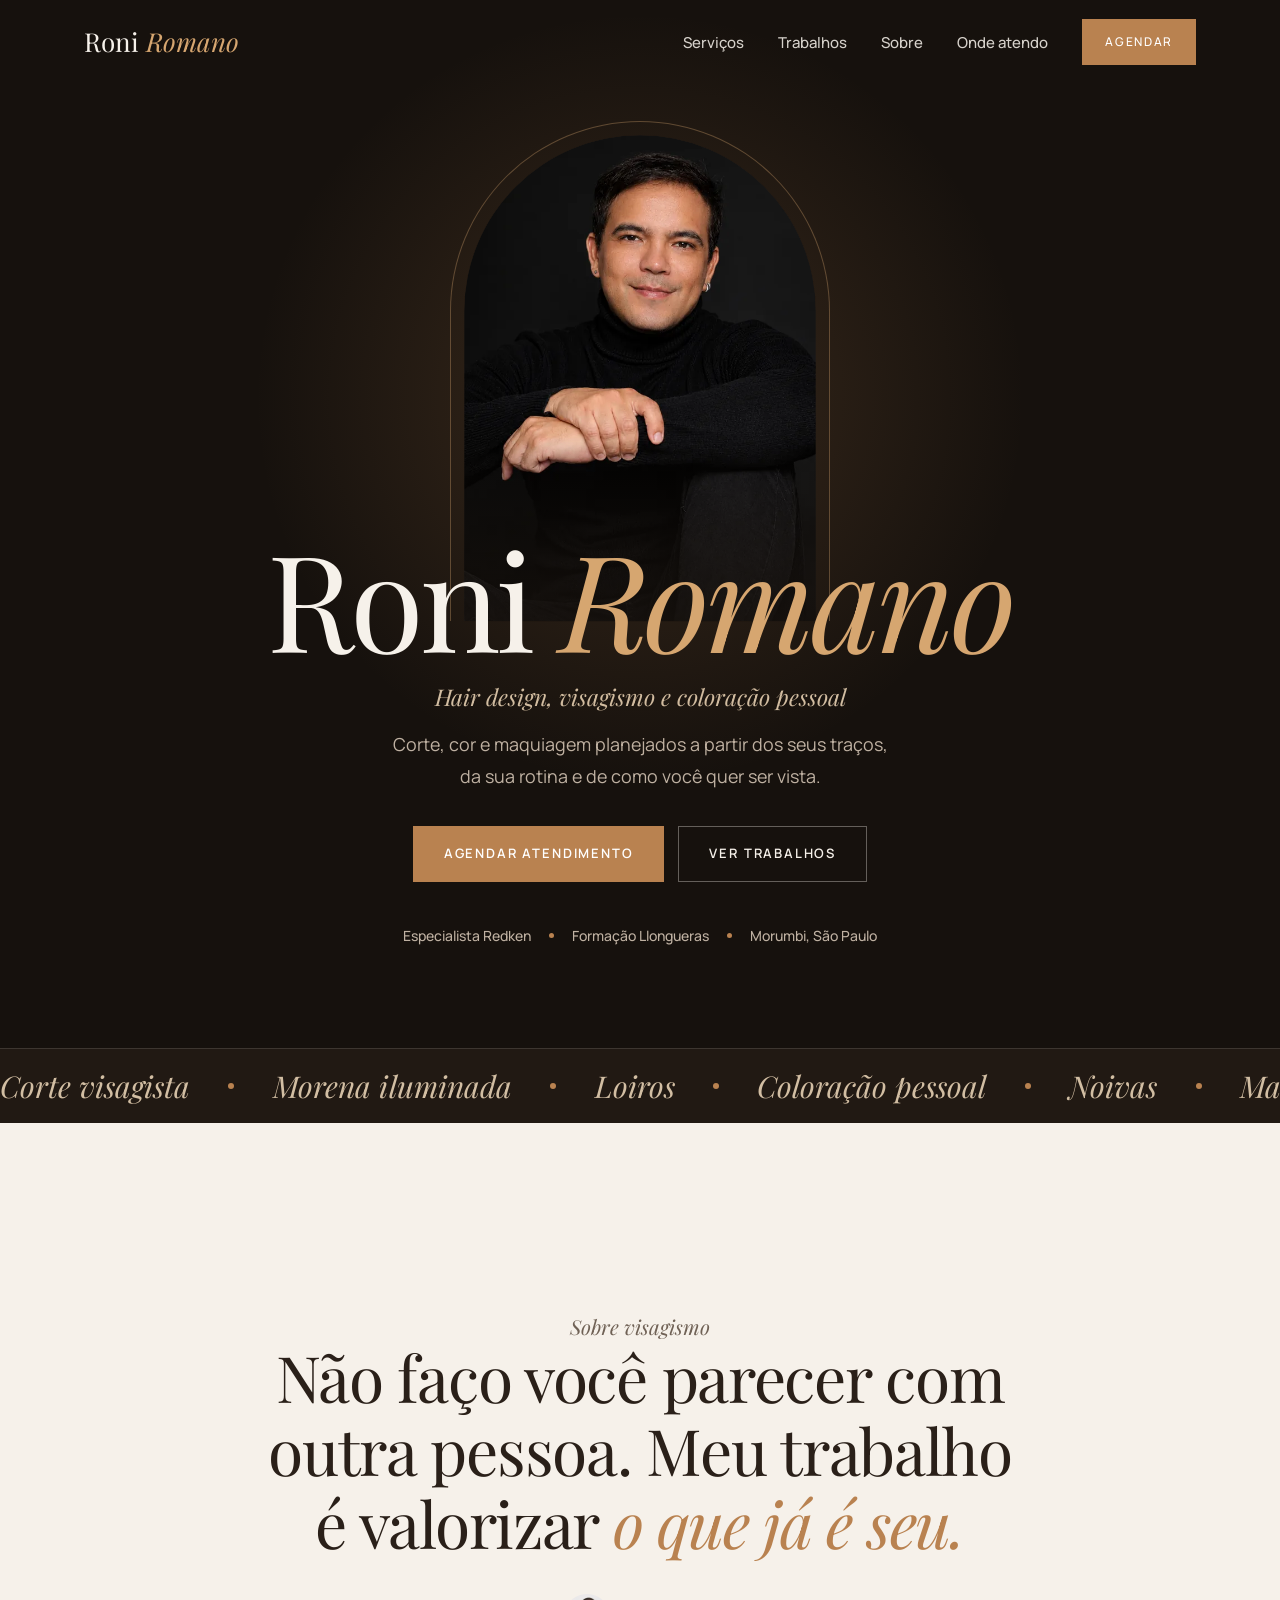
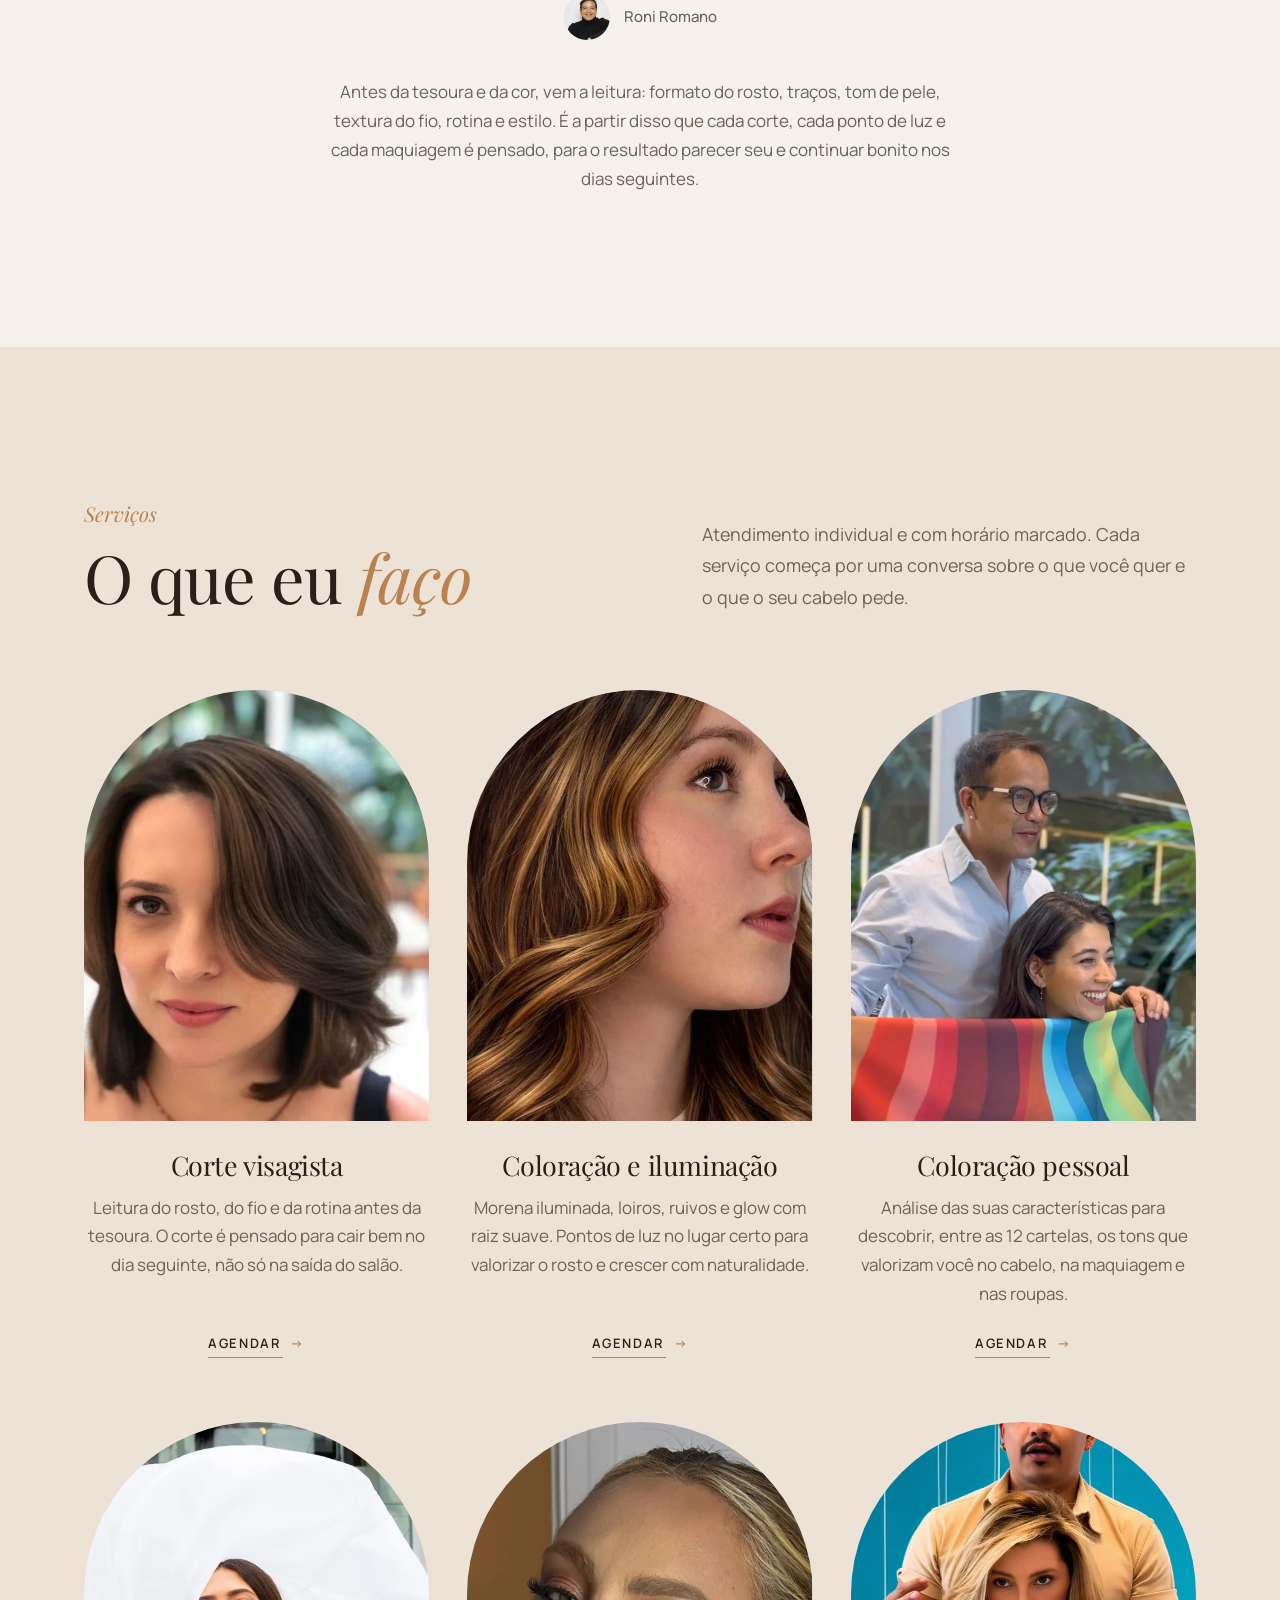
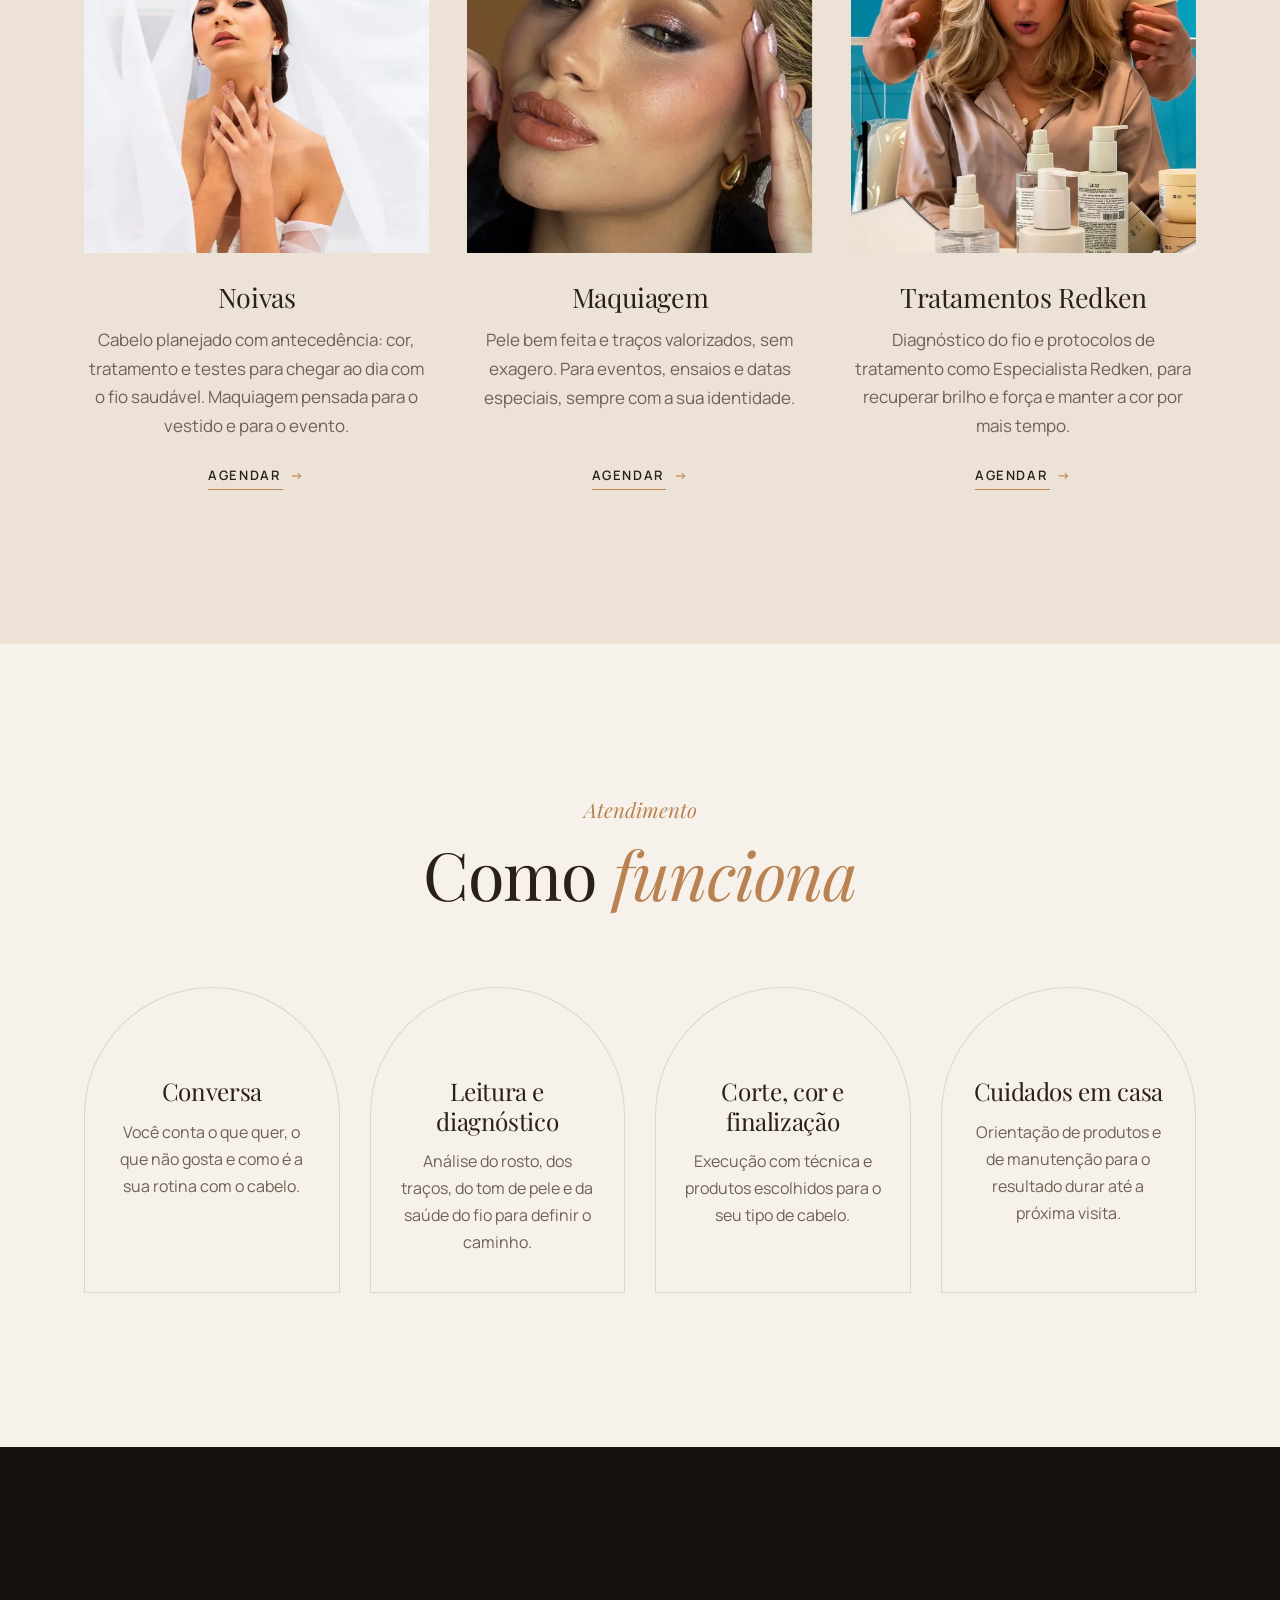
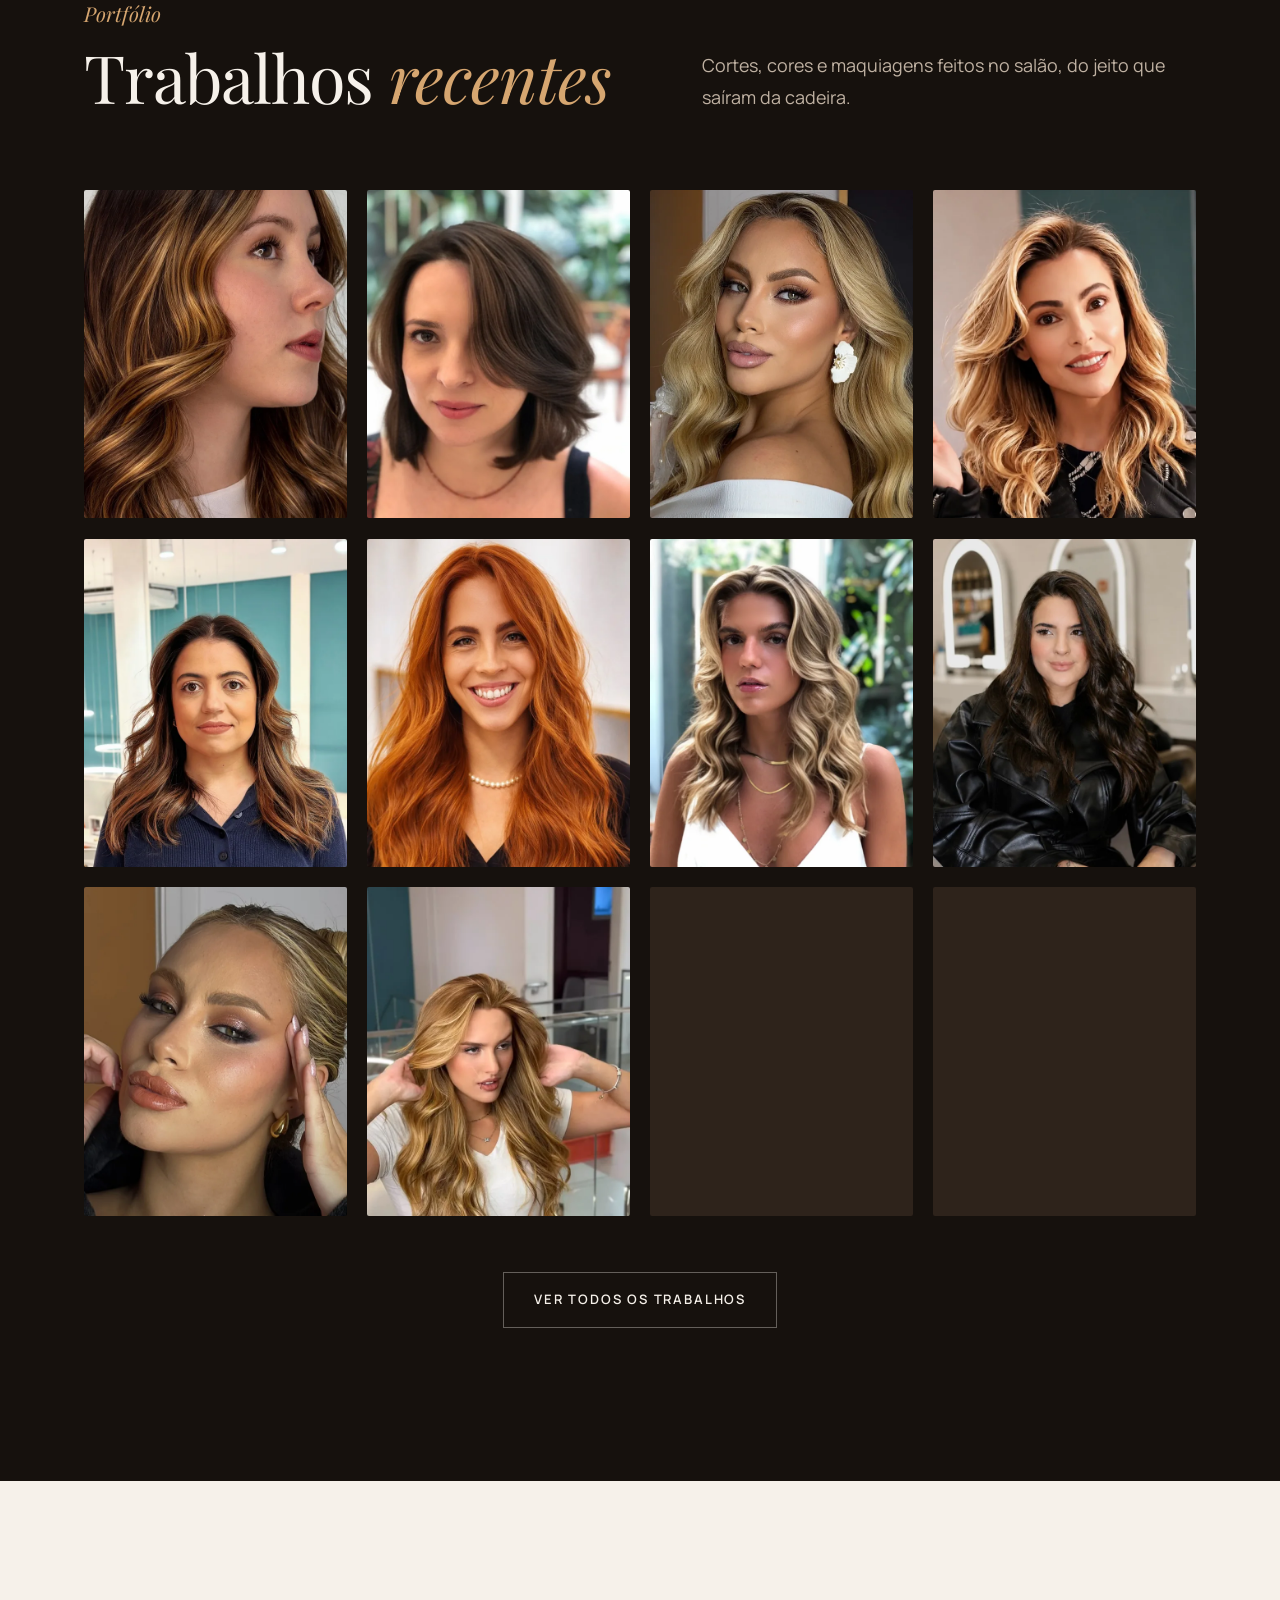
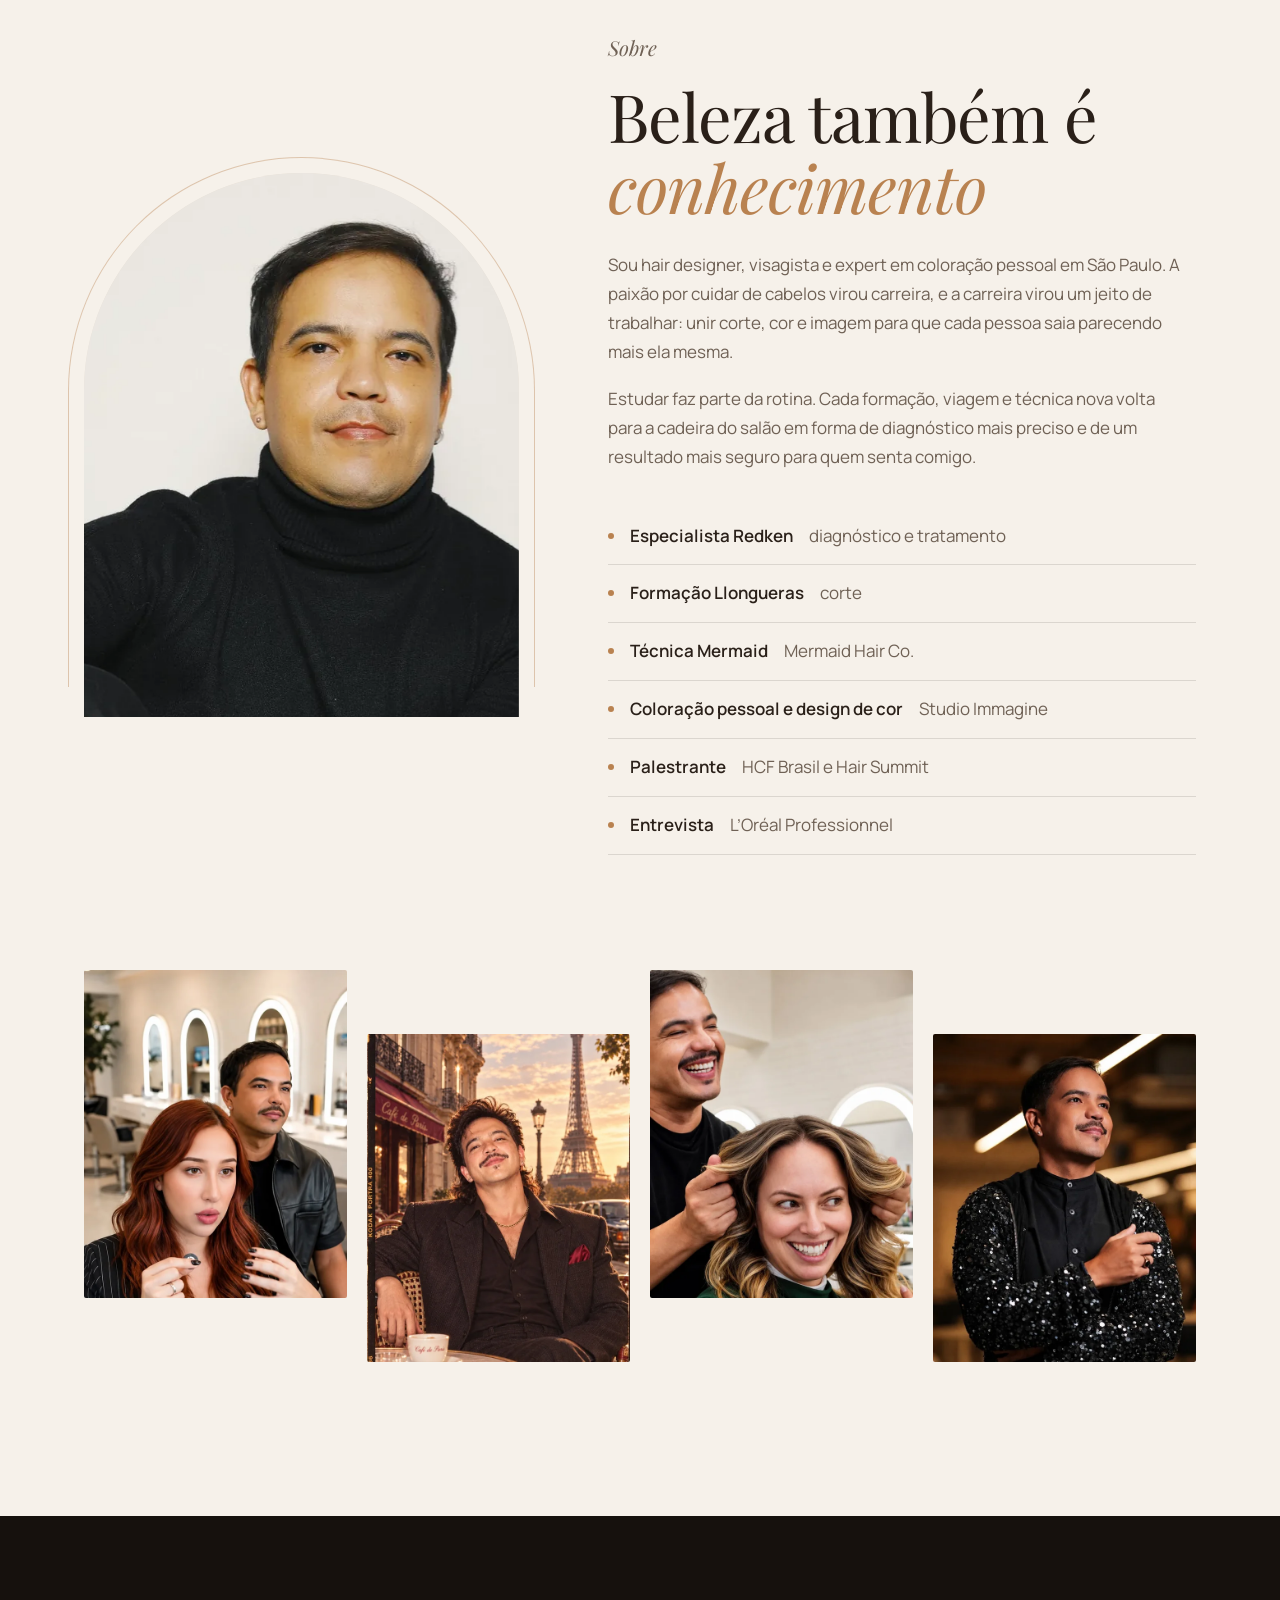
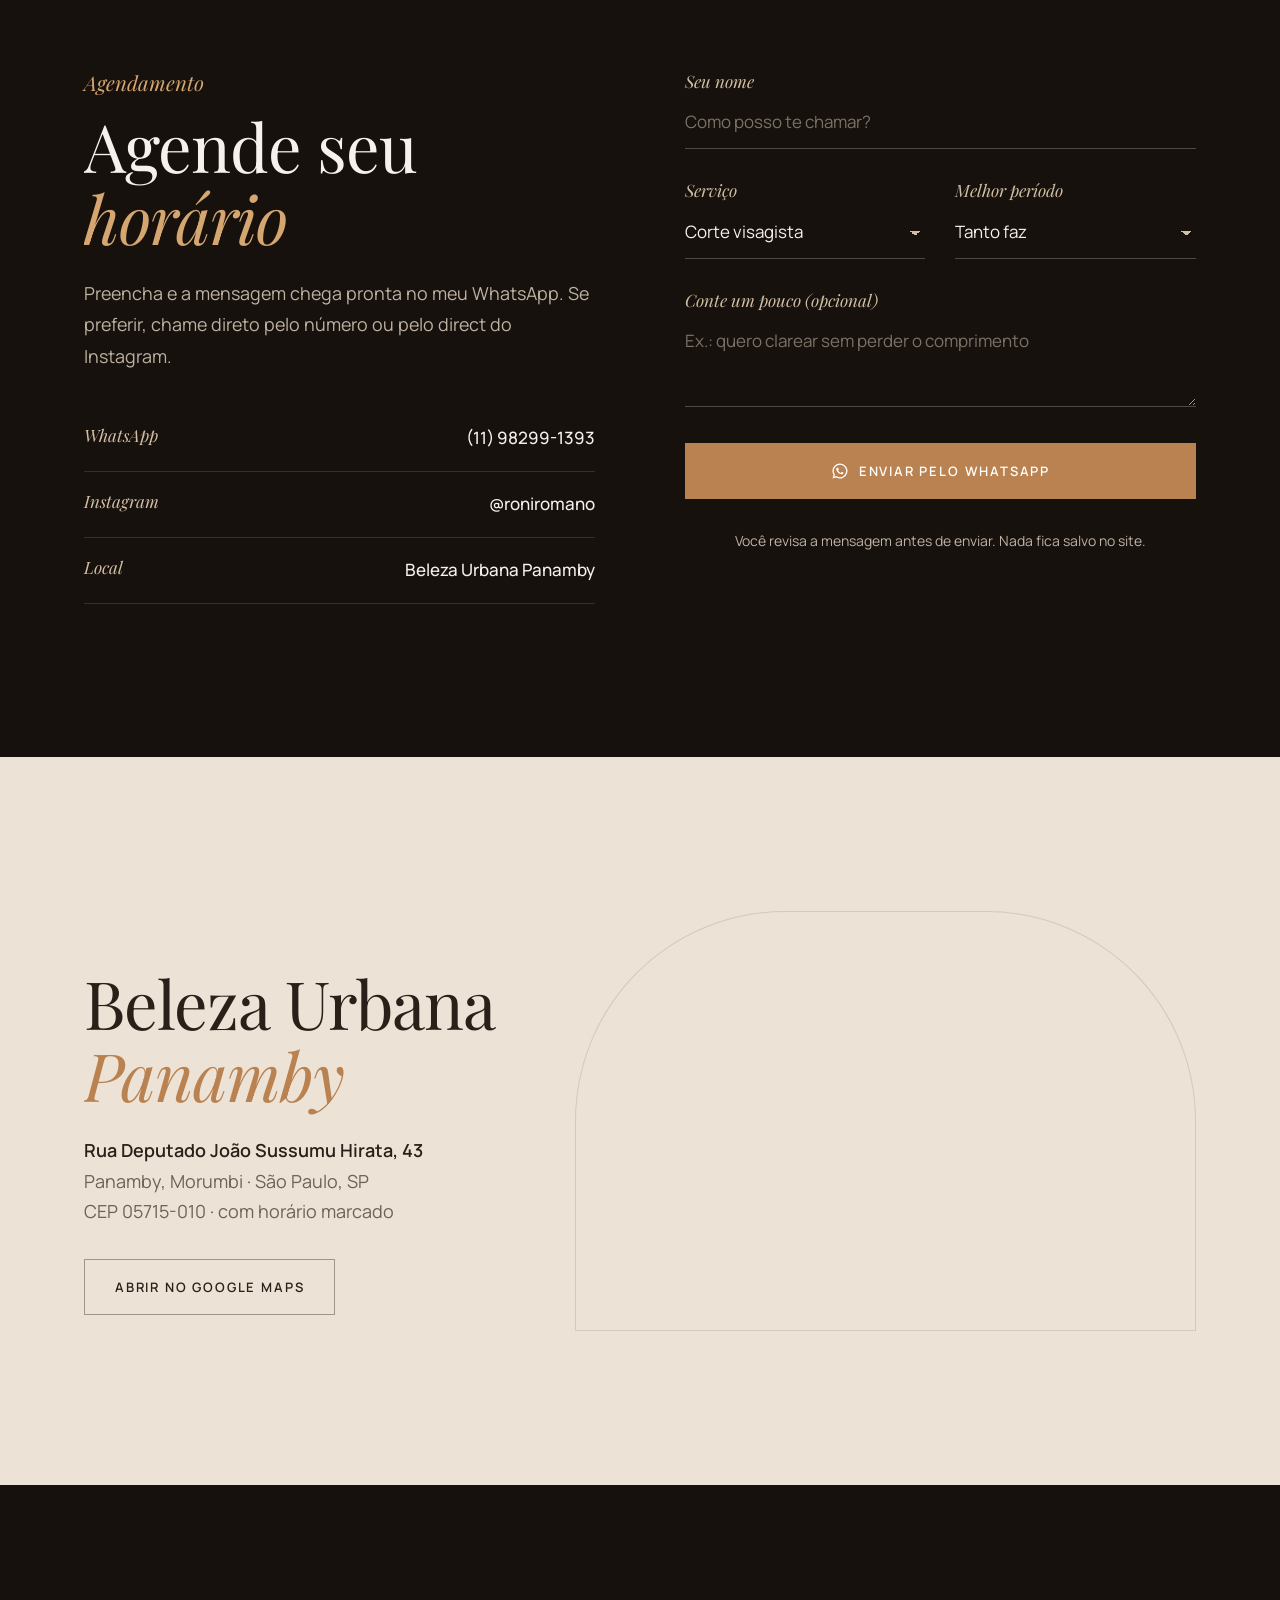
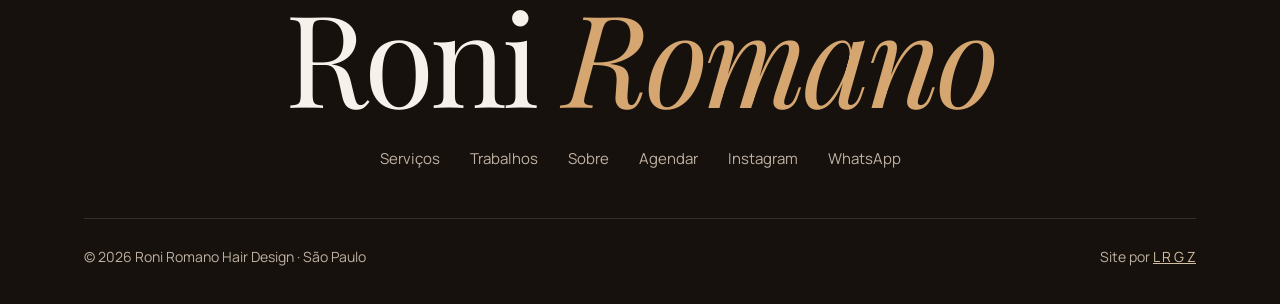
==== index.html @ 7064b9cf "v2: visual mais premium (arcos, Playfair + Manrope, movimento) e foto HD no hero - troca Bodoni Moda" ====
<!doctype html>
<html lang="pt-BR">
<head>
<meta charset="utf-8">
<meta name="viewport" content="width=device-width,initial-scale=1,viewport-fit=cover">
<title>Roni Romano · Hair Design e Visagismo | Morumbi, São Paulo</title>
<meta name="description" content="Corte visagista, coloração, coloração pessoal, noivas e maquiagem com Roni Romano, Especialista Redken. Atendimento no Beleza Urbana Panamby, Morumbi, São Paulo.">
<meta name="robots" content="noindex">
<meta name="theme-color" content="#16110d">
<link rel="icon" href="favicon.svg" type="image/svg+xml">
<link rel="icon" href="favicon-32.png" sizes="32x32">
<link rel="apple-touch-icon" href="apple-touch-icon.png">
<meta property="og:type" content="website">
<meta property="og:locale" content="pt_BR">
<meta property="og:site_name" content="Roni Romano">
<meta property="og:title" content="Roni Romano · Hair Design e Visagismo">
<meta property="og:description" content="Corte, cor e imagem planejados a partir dos seus traços. Morumbi, São Paulo.">
<meta property="og:url" content="https://azeugral.github.io/roni-romano/">
<meta property="og:image" content="https://azeugral.github.io/roni-romano/og.jpg?v=2">
<meta property="og:image:width" content="1200">
<meta property="og:image:height" content="630">
<meta name="twitter:card" content="summary_large_image">
<link rel="preconnect" href="https://fonts.googleapis.com">
<link rel="preconnect" href="https://fonts.gstatic.com" crossorigin>
<link href="https://fonts.googleapis.com/css2?family=Manrope:wght@400;500;600&family=Playfair+Display:ital,wght@0,400;0,500;1,400&display=swap" rel="stylesheet">
<link rel="preload" as="image" href="assets/img/roni-arco-1080.webp" imagesrcset="assets/img/roni-arco-640.webp 640w, assets/img/roni-arco-1080.webp 942w" imagesizes="(max-width:640px) 74vw, 430px">
<link rel="stylesheet" href="assets/style.css?v=2">
<script>document.documentElement.classList.add("js")</script>
<script type="application/ld+json">
{"@context":"https://schema.org","@type":"HairSalon","name":"Roni Romano Hair Design","description":"Hair design, visagismo, coloração, coloração pessoal, noivas e maquiagem.","telephone":"+55 11 98299-1393","address":{"@type":"PostalAddress","streetAddress":"Rua Deputado João Sussumu Hirata, 43","addressLocality":"São Paulo","addressRegion":"SP","postalCode":"05715-010","addressCountry":"BR"},"sameAs":["https://www.instagram.com/roniromano/"]}
</script>
</head>
<body>
<a class="pular" href="#conteudo">Pular para o conteúdo</a>
<!--TOPO-->
<header class="topo">
  <div class="caixa">
    <a class="marca" href="./#inicio" aria-label="Roni Romano, início">Roni <i>Romano</i></a>
    <button class="abre-menu" type="button" aria-label="Abrir menu" aria-expanded="false" aria-controls="menu"><span></span><span></span></button>
    <nav class="menu" id="menu" aria-label="Principal">
      <a href="./#servicos">Serviços</a>
      <a href="trabalhos.html">Trabalhos</a>
      <a href="./#sobre">Sobre</a>
      <a href="./#onde">Onde atendo</a>
      <a class="btn" href="./#agendar">Agendar</a>
    </nav>
  </div>
</header>
<!--/TOPO-->

<main id="conteudo">
<section class="hero escuro" id="inicio">
  <div class="caixa">
    <div class="hero__retrato">
      <span class="hero__moldura" aria-hidden="true"></span>
      <figure class="hero__arco">
        <img src="assets/img/roni-arco-1080.webp" srcset="assets/img/roni-arco-640.webp 640w, assets/img/roni-arco-1080.webp 942w" sizes="(max-width:640px) 74vw, 430px" width="942" height="1303" alt="Roni Romano de blusa preta, sorrindo, em estúdio escuro" fetchpriority="high">
      </figure>
    </div>
    <h1><span class="entra" style="--d:0">Roni <em>Romano</em></span></h1>
    <p class="hero__sub entra" style="--d:1">Hair design, visagismo e coloração pessoal</p>
    <p class="lead entra" style="--d:2">Corte, cor e maquiagem planejados a partir dos seus traços, da sua rotina e de como você quer ser vista.</p>
    <div class="hero__acoes entra" style="--d:3">
      <a class="btn" href="#agendar">Agendar atendimento</a>
      <a class="btn btn--linha" href="#trabalhos">Ver trabalhos</a>
    </div>
    <ul class="hero__selos entra" style="--d:4">
      <li>Especialista Redken</li>
      <li>Formação Llongueras</li>
      <li>Morumbi, São Paulo</li>
    </ul>
  </div>
</section>

<div class="faixa" aria-hidden="true">
  <div class="faixa__trilho">
    <ul><li>Corte visagista</li><li>Morena iluminada</li><li>Loiros</li><li>Coloração pessoal</li><li>Noivas</li><li>Maquiagem</li><li>Tratamentos Redken</li></ul>
    <ul><li>Corte visagista</li><li>Morena iluminada</li><li>Loiros</li><li>Coloração pessoal</li><li>Noivas</li><li>Maquiagem</li><li>Tratamentos Redken</li></ul>
  </div>
</div>

<section class="secao manifesto">
  <div class="caixa">
    <p class="chapeu revela">Sobre visagismo</p>
    <blockquote class="revela" style="--d:1">Não faço você parecer com outra pessoa. Meu trabalho é valorizar <em>o que já é seu.</em></blockquote>
    <cite class="revela" style="--d:2"><img src="assets/img/roni-avatar-640.webp" width="92" height="92" alt="" loading="lazy">Roni Romano</cite>
    <p class="revela" style="--d:3">Antes da tesoura e da cor, vem a leitura: formato do rosto, traços, tom de pele, textura do fio, rotina e estilo. É a partir disso que cada corte, cada ponto de luz e cada maquiagem é pensado, para o resultado parecer seu e continuar bonito nos dias seguintes.</p>
  </div>
</section>

<section class="secao linho" id="servicos">
  <div class="caixa">
    <div class="cabeca">
      <div>
        <p class="chapeu revela">Serviços</p>
        <h2 class="revela" style="--d:1"><span class="mascara"><span>O que eu <em>faço</em></span></span></h2>
      </div>
      <p class="lead revela" style="--d:2">Atendimento individual e com horário marcado. Cada serviço começa por uma conversa sobre o que você quer e o que o seu cabelo pede.</p>
    </div>
    <div class="servicos">
      <article class="servico revela">
        <figure><img data-paralaxe src="assets/img/serv-corte-640.webp" srcset="assets/img/serv-corte-640.webp 640w, assets/img/serv-corte-1080.webp 1080w" sizes="(max-width:640px) 90vw, (max-width:900px) 46vw, 380px" width="640" height="800" alt="Corte na altura dos ombros com movimento" loading="lazy"></figure>
        <h3>Corte visagista</h3>
        <p>Leitura do rosto, do fio e da rotina antes da tesoura. O corte é pensado para cair bem no dia seguinte, não só na saída do salão.</p>
        <a class="link-seta" href="#agendar" data-servico="Corte visagista">Agendar <span aria-hidden="true">→</span></a>
      </article>
      <article class="servico revela" style="--d:1">
        <figure><img data-paralaxe src="assets/img/serv-cor-640.webp" srcset="assets/img/serv-cor-640.webp 640w, assets/img/serv-cor-1080.webp 1080w" sizes="(max-width:640px) 90vw, (max-width:900px) 46vw, 380px" width="640" height="800" alt="Morena iluminada com mechas caramelo" loading="lazy"></figure>
        <h3>Coloração e iluminação</h3>
        <p>Morena iluminada, loiros, ruivos e glow com raiz suave. Pontos de luz no lugar certo para valorizar o rosto e crescer com naturalidade.</p>
        <a class="link-seta" href="#agendar" data-servico="Coloração e iluminação">Agendar <span aria-hidden="true">→</span></a>
      </article>
      <article class="servico revela" style="--d:2">
        <figure><img data-paralaxe src="assets/img/serv-pessoal-640.webp" srcset="assets/img/serv-pessoal-640.webp 640w, assets/img/serv-pessoal-1080.webp 1080w" sizes="(max-width:640px) 90vw, (max-width:900px) 46vw, 380px" width="640" height="800" alt="Roni fazendo análise de coloração pessoal com tecidos coloridos" loading="lazy"></figure>
        <h3>Coloração pessoal</h3>
        <p>Análise das suas características para descobrir, entre as 12 cartelas, os tons que valorizam você no cabelo, na maquiagem e nas roupas.</p>
        <a class="link-seta" href="#agendar" data-servico="Coloração pessoal">Agendar <span aria-hidden="true">→</span></a>
      </article>
      <article class="servico revela">
        <figure><img data-paralaxe src="assets/img/serv-noivas-640.webp" srcset="assets/img/serv-noivas-640.webp 640w, assets/img/serv-noivas-1080.webp 1080w" sizes="(max-width:640px) 90vw, (max-width:900px) 46vw, 380px" width="640" height="800" alt="Noiva com véu em editorial" loading="lazy"></figure>
        <h3>Noivas</h3>
        <p>Cabelo planejado com antecedência: cor, tratamento e testes para chegar ao dia com o fio saudável. Maquiagem pensada para o vestido e para o evento.</p>
        <a class="link-seta" href="#agendar" data-servico="Noivas">Agendar <span aria-hidden="true">→</span></a>
      </article>
      <article class="servico revela" style="--d:1">
        <figure><img data-paralaxe src="assets/img/serv-make-640.webp" srcset="assets/img/serv-make-640.webp 640w, assets/img/serv-make-1080.webp 1080w" sizes="(max-width:640px) 90vw, (max-width:900px) 46vw, 380px" width="640" height="800" alt="Maquiagem com pele iluminada e olho esfumado" loading="lazy"></figure>
        <h3>Maquiagem</h3>
        <p>Pele bem feita e traços valorizados, sem exagero. Para eventos, ensaios e datas especiais, sempre com a sua identidade.</p>
        <a class="link-seta" href="#agendar" data-servico="Maquiagem">Agendar <span aria-hidden="true">→</span></a>
      </article>
      <article class="servico revela" style="--d:2">
        <figure><img data-paralaxe src="assets/img/serv-trat-640.webp" srcset="assets/img/serv-trat-640.webp 640w, assets/img/serv-trat-1080.webp 1080w" sizes="(max-width:640px) 90vw, (max-width:900px) 46vw, 380px" width="640" height="800" alt="Roni finalizando o cabelo da cliente com produtos Redken na bancada" loading="lazy"></figure>
        <h3>Tratamentos Redken</h3>
        <p>Diagnóstico do fio e protocolos de tratamento como Especialista Redken, para recuperar brilho e força e manter a cor por mais tempo.</p>
        <a class="link-seta" href="#agendar" data-servico="Tratamento">Agendar <span aria-hidden="true">→</span></a>
      </article>
    </div>
  </div>
</section>

<section class="secao">
  <div class="caixa">
    <div class="cabeca centro" style="grid-template-columns:1fr">
      <div>
        <p class="chapeu revela">Atendimento</p>
        <h2 class="revela" style="--d:1"><span class="mascara"><span>Como <em>funciona</em></span></span></h2>
      </div>
    </div>
    <ol class="etapas">
      <li class="revela"><h3>Conversa</h3><p>Você conta o que quer, o que não gosta e como é a sua rotina com o cabelo.</p></li>
      <li class="revela" style="--d:1"><h3>Leitura e diagnóstico</h3><p>Análise do rosto, dos traços, do tom de pele e da saúde do fio para definir o caminho.</p></li>
      <li class="revela" style="--d:2"><h3>Corte, cor e finalização</h3><p>Execução com técnica e produtos escolhidos para o seu tipo de cabelo.</p></li>
      <li class="revela" style="--d:3"><h3>Cuidados em casa</h3><p>Orientação de produtos e de manutenção para o resultado durar até a próxima visita.</p></li>
    </ol>
  </div>
</section>

<section class="secao escuro" id="trabalhos">
  <div class="caixa">
    <div class="cabeca">
      <div>
        <p class="chapeu revela">Portfólio</p>
        <h2 class="revela" style="--d:1"><span class="mascara"><span>Trabalhos <em>recentes</em></span></span></h2>
      </div>
      <p class="lead revela" style="--d:2">Cortes, cores e maquiagens feitos no salão, do jeito que saíram da cadeira.</p>
    </div>
    <div class="grade">
<!--GRADE-HOME-->
      <figure class="obra revela" data-cat="cor" style="--d:0"><button type="button" data-grande="assets/img/p01-1080.webp" data-leg="Coloração" data-tipo="Coloração" data-alt="Resultado de coloração feito por Roni Romano" aria-label="Ampliar foto: Coloração"><img src="assets/img/p01-640.webp" width="640" height="800" alt="Resultado de coloração feito por Roni Romano" loading="lazy" decoding="async"></button></figure>
      <figure class="obra revela" data-cat="corte" style="--d:1"><button type="button" data-grande="assets/img/p02-1080.webp" data-leg="Corte" data-tipo="Corte" data-alt="Resultado de corte feito por Roni Romano" aria-label="Ampliar foto: Corte"><img src="assets/img/p02-640.webp" width="640" height="800" alt="Resultado de corte feito por Roni Romano" loading="lazy" decoding="async"></button></figure>
      <figure class="obra revela" data-cat="make" style="--d:2"><button type="button" data-grande="assets/img/p03-1080.webp" data-leg="Make e penteado" data-tipo="Make e penteado" data-alt="Maquiagem e penteado feito por Roni Romano" aria-label="Ampliar foto: Make e penteado"><img src="assets/img/p03-640.webp" width="640" height="800" alt="Maquiagem e penteado feito por Roni Romano" loading="lazy" decoding="async"></button></figure>
      <figure class="obra revela" data-cat="cor" style="--d:3"><button type="button" data-grande="assets/img/p04-1080.webp" data-leg="Coloração" data-tipo="Coloração" data-alt="Resultado de coloração feito por Roni Romano" aria-label="Ampliar foto: Coloração"><img src="assets/img/p04-640.webp" width="640" height="800" alt="Resultado de coloração feito por Roni Romano" loading="lazy" decoding="async"></button></figure>
      <figure class="obra revela" data-cat="corte" style="--d:0"><button type="button" data-grande="assets/img/p05-1080.webp" data-leg="Corte" data-tipo="Corte" data-alt="Resultado de corte feito por Roni Romano" aria-label="Ampliar foto: Corte"><img src="assets/img/p05-640.webp" width="640" height="800" alt="Resultado de corte feito por Roni Romano" loading="lazy" decoding="async"></button></figure>
      <figure class="obra revela" data-cat="cor" style="--d:1"><button type="button" data-grande="assets/img/p06-1080.webp" data-leg="Coloração" data-tipo="Coloração" data-alt="Resultado de coloração feito por Roni Romano" aria-label="Ampliar foto: Coloração"><img src="assets/img/p06-640.webp" width="640" height="800" alt="Resultado de coloração feito por Roni Romano" loading="lazy" decoding="async"></button></figure>
      <figure class="obra revela" data-cat="cor" style="--d:2"><button type="button" data-grande="assets/img/p07-1080.webp" data-leg="Coloração" data-tipo="Coloração" data-alt="Resultado de coloração feito por Roni Romano" aria-label="Ampliar foto: Coloração"><img src="assets/img/p07-640.webp" width="640" height="800" alt="Resultado de coloração feito por Roni Romano" loading="lazy" decoding="async"></button></figure>
      <figure class="obra revela" data-cat="corte" style="--d:3"><button type="button" data-grande="assets/img/p08-1080.webp" data-leg="Corte" data-tipo="Corte" data-alt="Resultado de corte feito por Roni Romano" aria-label="Ampliar foto: Corte"><img src="assets/img/p08-640.webp" width="640" height="800" alt="Resultado de corte feito por Roni Romano" loading="lazy" decoding="async"></button></figure>
      <figure class="obra revela" data-cat="make" style="--d:0"><button type="button" data-grande="assets/img/p09-1080.webp" data-leg="Make e penteado" data-tipo="Make e penteado" data-alt="Maquiagem e penteado feito por Roni Romano" aria-label="Ampliar foto: Make e penteado"><img src="assets/img/p09-640.webp" width="640" height="800" alt="Maquiagem e penteado feito por Roni Romano" loading="lazy" decoding="async"></button></figure>
      <figure class="obra revela" data-cat="cor" style="--d:1"><button type="button" data-grande="assets/img/p10-1080.webp" data-leg="Coloração" data-tipo="Coloração" data-alt="Resultado de coloração feito por Roni Romano" aria-label="Ampliar foto: Coloração"><img src="assets/img/p10-640.webp" width="640" height="800" alt="Resultado de coloração feito por Roni Romano" loading="lazy" decoding="async"></button></figure>
      <figure class="obra revela" data-cat="corte" style="--d:2"><button type="button" data-grande="assets/img/p11-1080.webp" data-leg="Corte" data-tipo="Corte" data-alt="Resultado de corte feito por Roni Romano" aria-label="Ampliar foto: Corte"><img src="assets/img/p11-640.webp" width="640" height="800" alt="Resultado de corte feito por Roni Romano" loading="lazy" decoding="async"></button></figure>
      <figure class="obra revela" data-cat="cor" style="--d:3"><button type="button" data-grande="assets/img/p12-1080.webp" data-leg="Coloração" data-tipo="Coloração" data-alt="Resultado de coloração feito por Roni Romano" aria-label="Ampliar foto: Coloração"><img src="assets/img/p12-640.webp" width="640" height="800" alt="Resultado de coloração feito por Roni Romano" loading="lazy" decoding="async"></button></figure>
<!--/GRADE-HOME-->
    </div>
    <div class="trabalhos__mais"><a class="btn btn--linha" href="trabalhos.html">Ver todos os trabalhos</a></div>
  </div>
</section>

<section class="secao" id="sobre">
  <div class="caixa">
    <div class="sobre">
      <div class="sobre__foto revela"><figure><img data-paralaxe src="assets/img/roni-sobre-640.webp" srcset="assets/img/roni-sobre-640.webp 640w, assets/img/roni-sobre-1080.webp 1080w" sizes="(max-width:900px) 86vw, 440px" width="640" height="800" alt="Retrato de Roni Romano de blusa preta, sorrindo" loading="lazy"></figure></div>
      <div>
        <p class="chapeu revela">Sobre</p>
        <h2 class="revela" style="--d:1"><span class="mascara"><span>Beleza também é <em>conhecimento</em></span></span></h2>
        <p class="revela" style="--d:2">Sou hair designer, visagista e expert em coloração pessoal em São Paulo. A paixão por cuidar de cabelos virou carreira, e a carreira virou um jeito de trabalhar: unir corte, cor e imagem para que cada pessoa saia parecendo mais ela mesma.</p>
        <p class="revela" style="--d:3">Estudar faz parte da rotina. Cada formação, viagem e técnica nova volta para a cadeira do salão em forma de diagnóstico mais preciso e de um resultado mais seguro para quem senta comigo.</p>
        <ul class="formacoes revela" style="--d:4">
          <li><b>Especialista Redken</b><span>diagnóstico e tratamento</span></li>
          <li><b>Formação Llongueras</b><span>corte</span></li>
          <li><b>Técnica Mermaid</b><span>Mermaid Hair Co.</span></li>
          <li><b>Coloração pessoal e design de cor</b><span>Studio Immagine</span></li>
          <li><b>Palestrante</b><span>HCF Brasil e Hair Summit</span></li>
          <li><b>Entrevista</b><span>L’Oréal Professionnel</span></li>
        </ul>
      </div>
    </div>
    <div class="bastidores">
      <figure class="revela"><img src="assets/img/bast-1-640.webp" width="640" height="800" alt="Roni com cliente ruiva no salão" loading="lazy"></figure>
      <figure class="revela" style="--d:1"><img src="assets/img/roni-paris-640.webp" width="640" height="800" alt="Roni em um café em Paris com a Torre Eiffel ao fundo" loading="lazy"></figure>
      <figure class="revela" style="--d:2"><img src="assets/img/bast-4-640.webp" width="640" height="800" alt="Roni ajeitando as ondas de uma cliente loira" loading="lazy"></figure>
      <figure class="revela" style="--d:3"><img src="assets/img/roni-palco-640.webp" width="640" height="800" alt="Roni de jaqueta bordada em evento" loading="lazy"></figure>
    </div>
  </div>
</section>

<section class="secao escuro" id="agendar">
  <div class="caixa agendar">
    <div>
      <p class="chapeu revela">Agendamento</p>
      <h2 class="revela" style="--d:1"><span class="mascara"><span>Agende seu <em>horário</em></span></span></h2>
      <p class="lead revela" style="--d:2">Preencha e a mensagem chega pronta no meu WhatsApp. Se preferir, chame direto pelo número ou pelo direct do Instagram.</p>
      <ul class="contatos revela" style="--d:3">
        <li><small>WhatsApp</small><a href="https://wa.me/5511982991393" target="_blank" rel="noopener">(11) 98299-1393</a></li>
        <li><small>Instagram</small><a href="https://www.instagram.com/roniromano/" target="_blank" rel="noopener">@roniromano</a></li>
        <li><small>Local</small><a href="#onde">Beleza Urbana Panamby</a></li>
      </ul>
    </div>
    <form class="form revela" style="--d:2" novalidate>
      <div class="campo"><label for="nome">Seu nome</label><input id="nome" name="nome" autocomplete="given-name" placeholder="Como posso te chamar?"></div>
      <div class="duas">
        <div class="campo"><label for="servico">Serviço</label>
          <select id="servico" name="servico">
            <option>Corte visagista</option>
            <option>Coloração e iluminação</option>
            <option>Corte e coloração</option>
            <option>Coloração pessoal</option>
            <option>Noivas</option>
            <option>Maquiagem</option>
            <option>Tratamento</option>
            <option>Quero uma avaliação</option>
          </select>
        </div>
        <div class="campo"><label for="periodo">Melhor período</label>
          <select id="periodo" name="periodo">
            <option value="">Tanto faz</option>
            <option>Manhã</option>
            <option>Tarde</option>
            <option>Noite</option>
            <option>Sábado</option>
          </select>
        </div>
      </div>
      <div class="campo"><label for="obs">Conte um pouco (opcional)</label><textarea id="obs" name="obs" placeholder="Ex.: quero clarear sem perder o comprimento"></textarea></div>
      <button class="btn" type="submit"><svg viewBox="0 0 24 24" fill="currentColor" aria-hidden="true"><path d="M12 2a10 10 0 0 0-8.6 15.1L2 22l5-1.3A10 10 0 1 0 12 2Zm0 18.2c-1.5 0-3-.4-4.3-1.2l-.3-.2-3 .8.8-2.9-.2-.3A8.2 8.2 0 1 1 12 20.2Zm4.5-6.1c-.2-.1-1.5-.7-1.7-.8-.2-.1-.4-.1-.6.1l-.8 1c-.1.2-.3.2-.5.1a6.7 6.7 0 0 1-3.3-2.9c-.3-.4.2-.4.7-1.4.1-.2 0-.3 0-.4l-.8-1.9c-.2-.5-.4-.4-.6-.4h-.5c-.2 0-.4.1-.6.3-.2.2-.8.8-.8 2s.8 2.3.9 2.5c.1.2 1.6 2.5 4 3.5 1.5.6 2 .7 2.8.6.4-.1 1.5-.6 1.7-1.2.2-.6.2-1.1.1-1.2l-.5-.3Z"/></svg>Enviar pelo WhatsApp</button>
      <small>Você revisa a mensagem antes de enviar. Nada fica salvo no site.</small>
    </form>
  </div>
</section>

<section class="secao linho" id="onde">
  <div class="caixa endereco">
    <div>
      <p class="chapeu revela">Onde atendo</p>
      <h2 class="revela" style="--d:1"><span class="mascara"><span>Beleza Urbana <em>Panamby</em></span></span></h2>
      <address class="revela" style="--d:2"><b>Rua Deputado João Sussumu Hirata, 43</b>Panamby, Morumbi · São Paulo, SP<br>CEP 05715-010 · com horário marcado</address>
      <a class="btn btn--linha revela" style="--d:3" href="https://www.google.com/maps/search/?api=1&amp;query=Rua+Deputado+Jo%C3%A3o+Sussumu+Hirata%2C+43%2C+S%C3%A3o+Paulo" target="_blank" rel="noopener">Abrir no Google Maps</a>
    </div>
    <div class="mapa revela" style="--d:2">
      <iframe title="Mapa do Beleza Urbana Panamby" loading="lazy" referrerpolicy="no-referrer-when-downgrade" src="https://www.google.com/maps?q=Rua+Deputado+Jo%C3%A3o+Sussumu+Hirata,+43,+S%C3%A3o+Paulo&amp;output=embed"></iframe>
    </div>
  </div>
</section>
</main>

<!--RODAPE-->
<footer class="rodape">
  <div class="caixa">
    <p class="rodape__nome">Roni <em>Romano</em></p>
    <nav aria-label="Rodapé">
      <a href="./#servicos">Serviços</a>
      <a href="trabalhos.html">Trabalhos</a>
      <a href="./#sobre">Sobre</a>
      <a href="./#agendar">Agendar</a>
      <a href="https://www.instagram.com/roniromano/" target="_blank" rel="noopener">Instagram</a>
      <a href="https://wa.me/5511982991393" target="_blank" rel="noopener">WhatsApp</a>
    </nav>
    <div class="assina"><span>© <span data-ano>2026</span> Roni Romano Hair Design · São Paulo</span><span>Site por <a href="https://lrgz.com.br">L R G Z</a></span></div>
  </div>
</footer>
<a class="zap" href="https://wa.me/5511982991393" target="_blank" rel="noopener" aria-label="Conversar no WhatsApp"><svg viewBox="0 0 24 24" fill="currentColor" aria-hidden="true"><path d="M12 2a10 10 0 0 0-8.6 15.1L2 22l5-1.3A10 10 0 1 0 12 2Zm0 18.2c-1.5 0-3-.4-4.3-1.2l-.3-.2-3 .8.8-2.9-.2-.3A8.2 8.2 0 1 1 12 20.2Zm4.5-6.1c-.2-.1-1.5-.7-1.7-.8-.2-.1-.4-.1-.6.1l-.8 1c-.1.2-.3.2-.5.1a6.7 6.7 0 0 1-3.3-2.9c-.3-.4.2-.4.7-1.4.1-.2 0-.3 0-.4l-.8-1.9c-.2-.5-.4-.4-.6-.4h-.5c-.2 0-.4.1-.6.3-.2.2-.8.8-.8 2s.8 2.3.9 2.5c.1.2 1.6 2.5 4 3.5 1.5.6 2 .7 2.8.6.4-.1 1.5-.6 1.7-1.2.2-.6.2-1.1.1-1.2l-.5-.3Z"/></svg></a>
<div class="lupa" hidden role="dialog" aria-modal="true" aria-label="Foto ampliada">
  <figure><img alt=""><figcaption></figcaption></figure>
  <button class="fecha" type="button" aria-label="Fechar"><svg viewBox="0 0 24 24" fill="none" stroke="currentColor" stroke-width="1.5"><path d="M5 5l14 14M19 5L5 19"/></svg></button>
  <button class="ant" type="button" aria-label="Foto anterior"><svg viewBox="0 0 24 24" fill="none" stroke="currentColor" stroke-width="1.5"><path d="M15 5l-7 7 7 7"/></svg></button>
  <button class="prox" type="button" aria-label="Próxima foto"><svg viewBox="0 0 24 24" fill="none" stroke="currentColor" stroke-width="1.5"><path d="M9 5l7 7-7 7"/></svg></button>
</div>
<!--/RODAPE-->
<script src="assets/site.js?v=2" defer></script>
</body>
</html>
---- assets/style.css ----
/* Roni Romano · Hair Design e Visagismo · v2
   Café, caramelo e creme dos posts dele. Playfair Display (a mesma família dos carrosséis) + Manrope.
   O arco vem dos espelhos do salão e aparece nas fotos principais. */
:root{
  --cafe:#16110d;--cafe-2:#211913;--cafe-3:#2e231b;
  --creme:#f6f1ea;--linho:#ece3d6;--areia:#d2bea3;
  --caramelo:#b98250;--caramelo-2:#d6a670;
  --tinta:#2a2019;--mudo:#6f6155;--mudo-claro:#bfb1a2;
  --linha-clara:rgba(42,32,25,.13);--linha-escura:rgba(246,241,234,.13);
  --serif:"Playfair Display",Georgia,"Times New Roman",serif;
  --sans:"Manrope",system-ui,-apple-system,sans-serif;
  --ease:cubic-bezier(.16,.84,.32,1);
  --larg:1240px;--pad:clamp(22px,5vw,64px);
  --topo:84px;
  --arco:999px 999px 0 0;
}
*,*::before,*::after{box-sizing:border-box}
[hidden]{display:none!important}
html{-webkit-text-size-adjust:100%;scroll-padding-top:var(--topo)}
body{margin:0;background:var(--creme);color:var(--tinta);font:400 17px/1.7 var(--sans);overflow-x:hidden;-webkit-font-smoothing:antialiased;text-rendering:optimizeLegibility}
img{display:block;max-width:100%;height:auto}
a{color:inherit}
button,input,select,textarea{font:inherit;color:inherit}
:focus-visible{outline:2px solid var(--caramelo-2);outline-offset:3px}
.pular{position:absolute;left:-999px;top:8px;background:var(--cafe);color:var(--creme);padding:10px 14px;z-index:100}
.pular:focus{left:8px}
.caixa{width:100%;max-width:var(--larg);margin:0 auto;padding:0 var(--pad)}

/* tipografia */
h1,h2,h3{font-family:var(--serif);font-weight:400;letter-spacing:-.015em;line-height:1.08;margin:0}
h2{font-size:clamp(38px,5.2vw,68px)}
h2 em,h1 em{font-style:italic;color:var(--caramelo)}
.escuro h2 em{color:var(--caramelo-2)}
h3{font-size:clamp(24px,2.1vw,29px);line-height:1.2}
.chapeu{font:italic 400 clamp(18px,1.6vw,21px)/1.3 var(--serif);color:var(--caramelo);margin:0 0 14px;letter-spacing:0}
.escuro .chapeu{color:var(--caramelo-2)}
.lead{font-size:clamp(17px,1.4vw,19px);line-height:1.75;color:var(--mudo);max-width:54ch}
.escuro .lead{color:var(--mudo-claro)}

/* botões: retos, com preenchimento que sobe */
.btn{position:relative;display:inline-flex;align-items:center;justify-content:center;gap:10px;min-height:56px;padding:0 30px;
  font:600 13px/1 var(--sans);letter-spacing:.14em;text-transform:uppercase;text-decoration:none;border:1px solid var(--caramelo);
  background:var(--caramelo);color:#fff;cursor:pointer;overflow:hidden;isolation:isolate;
  transition:color .4s var(--ease),border-color .4s var(--ease),transform .4s var(--ease)}
.btn::before{content:"";position:absolute;inset:-1px;background:var(--cafe);transform:scaleY(0);transform-origin:bottom;transition:transform .55s var(--ease);z-index:-1}
.btn:hover::before{transform:scaleY(1)}
.btn:hover{border-color:var(--cafe)}
.btn:active{transform:scale(.985)}
.btn--linha{background:transparent;color:var(--tinta);border-color:rgba(42,32,25,.4)}
.btn--linha::before{background:var(--tinta)}
.btn--linha:hover{color:var(--creme)}
.escuro .btn::before{background:var(--creme)}
.escuro .btn:hover{color:var(--cafe);border-color:var(--creme)}
.escuro .btn--linha{color:var(--creme);border-color:rgba(246,241,234,.35)}
.btn svg{width:18px;height:18px;flex:none}
.link-seta{display:inline-flex;align-items:center;gap:10px;font:600 13px/1 var(--sans);letter-spacing:.12em;text-transform:uppercase;text-decoration:none;color:var(--tinta);padding:8px 0;position:relative}
.link-seta::after{content:"";position:absolute;left:0;right:22px;bottom:0;height:1px;background:var(--caramelo);transform-origin:left;transition:transform .5s var(--ease)}
.link-seta:hover::after{transform:scaleX(.4)}
.link-seta span{color:var(--caramelo);transition:transform .45s var(--ease)}
.link-seta:hover span{transform:translateX(6px)}

/* topo */
.topo{position:fixed;inset:0 0 auto;z-index:50;height:var(--topo);color:var(--creme);transition:background-color .5s var(--ease),height .5s var(--ease),box-shadow .5s var(--ease)}
.topo.solido{--topo:70px;height:70px;background:rgba(22,17,13,.92);box-shadow:0 1px 0 var(--linha-escura);-webkit-backdrop-filter:blur(12px);backdrop-filter:blur(12px)}
.topo .caixa{height:100%;display:flex;align-items:center;justify-content:space-between;gap:24px}
.marca{text-decoration:none;font:400 26px/1 var(--serif);letter-spacing:.005em;white-space:nowrap}
.marca i{font-style:italic;color:var(--caramelo-2)}
.menu{display:flex;align-items:center;gap:34px}
.menu a{text-decoration:none;font:500 15px/1 var(--sans);position:relative;padding:8px 0;color:rgba(246,241,234,.86);transition:color .3s var(--ease)}
.menu a:hover{color:var(--creme)}
.menu a:not(.btn)::after{content:"";position:absolute;left:50%;bottom:0;width:4px;height:4px;border-radius:50%;background:var(--caramelo-2);transform:translate(-50%,6px) scale(0);transition:transform .45s var(--ease)}
.menu a:not(.btn):hover::after,.menu a[aria-current]::after{transform:translate(-50%,6px) scale(1)}
.menu .btn{min-height:46px;padding:0 22px;font-size:12px;color:#fff}
.abre-menu{display:none;background:none;border:0;width:48px;height:48px;margin-right:-12px;cursor:pointer;position:relative;color:var(--creme)}
.abre-menu span{position:absolute;left:12px;right:12px;height:1.5px;background:currentColor;transition:transform .45s var(--ease)}
.abre-menu span:nth-child(1){top:19px}.abre-menu span:nth-child(2){top:28px;left:20px}
.menu-aberto .abre-menu span:nth-child(1){transform:translateY(4.5px) rotate(45deg)}
.menu-aberto .abre-menu span:nth-child(2){left:12px;transform:translateY(-4.5px) rotate(-45deg)}

/* hero: retrato em arco, nome por cima da base do arco */
.hero{position:relative;background:var(--cafe);color:var(--creme);overflow:hidden;padding:calc(var(--topo) + clamp(28px,4vw,56px)) 0 clamp(64px,8vw,110px);text-align:center}
.hero::before{content:"";position:absolute;left:50%;top:38%;width:min(1100px,140vw);aspect-ratio:1;transform:translate(-50%,-50%);
  background:radial-gradient(closest-side,rgba(185,130,80,.22),rgba(185,130,80,0) 70%);pointer-events:none}
.hero__arco{position:relative;margin:0 auto;width:min(410px,62vw,calc(54svh * .723));aspect-ratio:3/4.15;border-radius:var(--arco);overflow:hidden;background:var(--cafe-3);
  box-shadow:0 40px 90px -40px rgba(0,0,0,.8)}
.hero__arco img{width:100%;height:100%;object-fit:cover;object-position:50% 22%;transform-origin:50% 40%}
.hero__arco::after{content:"";position:absolute;inset:0;background:linear-gradient(0deg,rgba(22,17,13,.85) 0%,rgba(22,17,13,0) 38%)}
.hero__moldura{position:absolute;inset:-14px -14px 0;border:1px solid rgba(214,166,112,.35);border-bottom:0;border-radius:var(--arco);pointer-events:none}
.hero__retrato{position:relative;width:min(410px,62vw,calc(54svh * .723));margin:0 auto}
.hero h1{position:relative;z-index:2;font-size:clamp(64px,10.5vw,156px);line-height:.9;letter-spacing:-.03em;margin:calc(clamp(64px,10.5vw,156px) * -.62) 0 0;white-space:nowrap}
.hero h1 em{color:var(--caramelo-2)}
.hero__sub{font:italic 400 clamp(19px,1.8vw,24px)/1.4 var(--serif);color:var(--areia);margin:22px auto 0}
.hero .lead{margin:16px auto 34px;max-width:46ch}
.hero__acoes{display:flex;flex-wrap:wrap;justify-content:center;gap:14px}
.hero__selos{list-style:none;padding:0;margin:44px auto 0;display:flex;flex-wrap:wrap;justify-content:center;gap:10px 0;font:500 14px/1.4 var(--sans);color:var(--mudo-claro)}
.hero__selos li{display:flex;align-items:center}
.hero__selos li+li::before{content:"";width:5px;height:5px;border-radius:50%;background:var(--caramelo);margin:0 18px}

/* entrada do hero */
.js .hero .entra{opacity:0;transform:translateY(24px)}
.js .hero__arco{clip-path:inset(100% 0 0 0 round 999px 999px 0 0)}
.js .hero__arco img{transform:scale(1.18)}
.js .hero__moldura{opacity:0;transform:translateY(16px)}
.pronto .hero .entra{opacity:1;transform:none;transition:opacity 1.1s var(--ease),transform 1.2s var(--ease);transition-delay:calc(var(--d,0) * 110ms + 700ms)}
.pronto .hero__arco{clip-path:inset(0 0 0 0 round 999px 999px 0 0);transition:clip-path 1.6s var(--ease)}
.pronto .hero__arco img{transform:scale(1.02);transition:transform 2.6s var(--ease)}
.pronto .hero__moldura{opacity:1;transform:none;transition:opacity 1.2s var(--ease) .9s,transform 1.4s var(--ease) .9s}

/* faixa de serviços correndo */
.faixa{background:var(--cafe-2);color:var(--areia);overflow:hidden;padding:22px 0;border-top:1px solid var(--linha-escura)}
.faixa__trilho{display:flex;width:max-content;animation:corre 46s linear infinite}
.faixa ul{list-style:none;margin:0;padding:0;display:flex;align-items:center;flex:none}
.faixa li{font:italic 400 clamp(22px,2.4vw,30px)/1 var(--serif);white-space:nowrap;display:flex;align-items:center}
.faixa li::after{content:"";width:6px;height:6px;border-radius:50%;background:var(--caramelo);margin:0 clamp(22px,3vw,40px)}
@keyframes corre{to{transform:translateX(-50%)}}

/* seções */
.secao{padding:clamp(90px,12vw,160px) 0}
.escuro{background:var(--cafe);color:var(--creme)}
.linho{background:var(--linho)}
.cabeca{display:grid;grid-template-columns:minmax(0,1fr) minmax(0,.9fr);align-items:end;gap:24px 70px;margin-bottom:clamp(46px,6vw,80px)}
.cabeca .lead{margin:0}
.centro{text-align:center}
.centro .lead{margin-left:auto;margin-right:auto}

/* máscara de entrada dos títulos */
.mascara{display:block;overflow:hidden;padding-bottom:.08em;margin-bottom:-.08em}
.mascara>span{display:block}
.js .mascara>span{transform:translateY(105%);transition:transform 1.2s var(--ease);transition-delay:calc(var(--d,0) * 90ms)}
.js .visto .mascara>span,.js .mascara.visto>span{transform:none}

/* manifesto */
.manifesto{text-align:center;position:relative}
.manifesto blockquote{margin:0 auto;max-width:20ch;font:400 clamp(34px,5vw,66px)/1.14 var(--serif);letter-spacing:-.02em}
.manifesto blockquote em{color:var(--caramelo)}
.manifesto cite{display:flex;align-items:center;justify-content:center;gap:14px;margin-top:34px;font:500 15px/1 var(--sans);font-style:normal;color:var(--mudo)}
.manifesto cite img{width:46px;height:46px;border-radius:50%;object-fit:cover;object-position:50% 20%}
.manifesto p{max-width:62ch;margin:38px auto 0;color:var(--mudo)}

/* serviços em arco */
.servicos{display:grid;grid-template-columns:repeat(3,minmax(0,1fr));gap:clamp(48px,5vw,70px) clamp(22px,3vw,44px)}
.servico{display:flex;flex-direction:column;text-align:center;align-items:center}
.servico figure{margin:0 0 28px;width:100%;aspect-ratio:4/5;overflow:hidden;border-radius:var(--arco);background:var(--linho);position:relative}
.servico img{width:100%;height:112%;object-fit:cover;will-change:transform;transition:scale 1.4s var(--ease)}
.servico:hover img{scale:1.04}
.servico h3{margin-bottom:12px}
.servico p{margin:0 0 20px;color:var(--mudo);max-width:34ch}
.servico .link-seta{margin-top:auto}

/* atendimento */
.etapas{list-style:none;margin:0;padding:0;display:grid;grid-template-columns:repeat(4,minmax(0,1fr));gap:clamp(18px,2.4vw,30px)}
.etapas li{padding:clamp(70px,7vw,96px) 26px 36px;background:var(--creme);border:1px solid var(--linha-clara);border-radius:220px 220px 0 0;text-align:center;
  display:flex;flex-direction:column;align-items:center;transition:transform .6s var(--ease),box-shadow .6s var(--ease)}
.etapas li:hover{transform:translateY(-6px);box-shadow:0 30px 60px -38px rgba(42,32,25,.45)}
.etapas b{font:italic 400 15px/1 var(--serif);color:var(--caramelo);margin:28px 0 16px}
.etapas h3{font-size:clamp(22px,1.9vw,26px);margin-bottom:12px}
.etapas p{margin:0;color:var(--mudo);font-size:16px}

/* trabalhos */
.filtros{display:flex;flex-wrap:wrap;justify-content:center;gap:6px 30px;margin-bottom:46px}
.filtros button{background:none;border:0;padding:8px 2px;cursor:pointer;font:400 clamp(20px,1.9vw,24px)/1.2 var(--serif);color:var(--mudo-claro);position:relative;transition:color .4s var(--ease)}
.filtros button::after{content:"";position:absolute;left:0;right:0;bottom:0;height:1px;background:var(--caramelo-2);transform:scaleX(0);transition:transform .5s var(--ease)}
.filtros button:hover{color:var(--creme)}
.filtros button[aria-pressed=true]{color:var(--creme);font-style:italic}
.filtros button[aria-pressed=true]::after{transform:scaleX(1)}
.grade{display:grid;grid-template-columns:repeat(4,minmax(0,1fr));gap:clamp(12px,1.6vw,22px)}
.obra{margin:0}
.obra button{display:block;width:100%;padding:0;border:0;background:var(--cafe-3);cursor:zoom-in;aspect-ratio:4/5;overflow:hidden;position:relative;border-radius:2px}
.obra img{width:100%;height:100%;object-fit:cover;transition:transform 1.3s var(--ease),filter .8s var(--ease);-webkit-user-drag:none;-webkit-touch-callout:none;user-select:none}
.obra button::after{content:attr(data-tipo);position:absolute;left:0;right:0;bottom:0;padding:40px 18px 16px;text-align:left;font:italic 400 18px/1.2 var(--serif);color:var(--creme);
  background:linear-gradient(0deg,rgba(22,17,13,.75),rgba(22,17,13,0));opacity:0;transform:translateY(8px);transition:opacity .5s var(--ease),transform .6s var(--ease)}
.obra button:hover img{transform:scale(1.05)}
.obra button:hover::after,.obra button:focus-visible::after{opacity:1;transform:none}
.obra.some{display:none}
.trabalhos__mais{margin-top:56px;display:flex;justify-content:center}

/* sobre */
.sobre{display:grid;grid-template-columns:minmax(0,.85fr) minmax(0,1.15fr);gap:clamp(44px,7vw,110px);align-items:center}
.sobre__foto{position:relative;max-width:460px;width:100%}
.sobre__foto figure{margin:0;aspect-ratio:4/5;overflow:hidden;border-radius:var(--arco);background:var(--linho)}
.sobre__foto img{width:100%;height:112%;object-fit:cover;object-position:50% 20%;will-change:transform}
.sobre__foto::after{content:"";position:absolute;inset:-16px -16px 30px;border:1px solid rgba(185,130,80,.4);border-bottom:0;border-radius:var(--arco);pointer-events:none}
.sobre h2{margin-bottom:28px}
.sobre p{color:var(--mudo);margin:0 0 18px;max-width:58ch}
.formacoes{list-style:none;padding:0;margin:36px 0 0}
.formacoes li{display:flex;align-items:baseline;gap:16px;padding:14px 0;border-bottom:1px solid var(--linha-clara)}
.formacoes li::before{content:"";flex:none;width:6px;height:6px;border-radius:50%;background:var(--caramelo);transform:translateY(-3px)}
.formacoes b{font-weight:600}
.formacoes span{color:var(--mudo)}
.bastidores{display:grid;grid-template-columns:repeat(4,minmax(0,1fr));gap:clamp(12px,1.6vw,22px);margin-top:clamp(70px,9vw,120px);align-items:start}
.bastidores figure{margin:0;aspect-ratio:4/5;overflow:hidden;border-radius:2px}
.bastidores figure:nth-child(even){margin-top:clamp(30px,5vw,70px)}
.bastidores img{width:100%;height:100%;object-fit:cover}

/* agendar */
.agendar{display:grid;grid-template-columns:minmax(0,1fr) minmax(0,1fr);gap:clamp(44px,7vw,110px);align-items:start}
.agendar .lead{margin:24px 0 34px}
.contatos{list-style:none;padding:0;margin:0}
.contatos li{padding:18px 0;border-bottom:1px solid var(--linha-escura);display:flex;justify-content:space-between;gap:16px;flex-wrap:wrap}
.contatos small{font:italic 400 17px/1.4 var(--serif);color:var(--areia)}
.contatos a{text-decoration:none;font-weight:500;transition:color .3s var(--ease)}
.contatos a:hover{color:var(--caramelo-2)}
.form{display:grid;gap:30px}
.campo{display:grid;gap:4px}
.campo label{font:italic 400 17px/1.4 var(--serif);color:var(--areia)}
.campo input,.campo select,.campo textarea{width:100%;min-height:52px;padding:10px 0;background:transparent;border:0;border-bottom:1px solid rgba(246,241,234,.25);border-radius:0;
  color:var(--creme);font-size:17px;transition:border-color .4s var(--ease);-webkit-appearance:none;appearance:none}
.campo input::placeholder,.campo textarea::placeholder{color:rgba(191,177,162,.6)}
.campo select{background-image:linear-gradient(45deg,transparent 50%,var(--areia) 50%),linear-gradient(-45deg,transparent 50%,var(--areia) 50%);
  background-position:calc(100% - 10px) 52%,calc(100% - 5px) 52%;background-size:5px 5px;background-repeat:no-repeat;padding-right:30px;cursor:pointer}
.campo select option{background:var(--cafe);color:var(--creme)}
.campo textarea{min-height:90px;resize:vertical}
.campo input:focus,.campo select:focus,.campo textarea:focus{outline:none;border-color:var(--caramelo-2)}
.duas{display:grid;grid-template-columns:1fr 1fr;gap:30px}
.form .btn{width:100%;margin-top:6px}
.form small{color:var(--mudo-claro);font-size:14px;text-align:center}

/* endereço */
.endereco{display:grid;grid-template-columns:minmax(0,.8fr) minmax(0,1.2fr);gap:clamp(34px,6vw,80px);align-items:center}
.endereco address{font-style:normal;font-size:18px;line-height:1.7;margin:24px 0 32px;color:var(--mudo)}
.endereco address b{display:block;color:var(--tinta);font-weight:600}
.mapa{height:420px;overflow:hidden;border-radius:210px 210px 0 0;background:var(--linho);border:1px solid var(--linha-clara)}
.mapa iframe{display:block;width:100%;height:100%;border:0;filter:grayscale(.5) sepia(.18) contrast(.95)}

/* rodapé */
.rodape{background:var(--cafe);color:var(--mudo-claro);padding:clamp(70px,9vw,110px) 0 36px;text-align:center}
.rodape__nome{font:400 clamp(54px,10vw,140px)/.95 var(--serif);letter-spacing:-.03em;color:var(--creme);margin:0 0 30px}
.rodape__nome em{color:var(--caramelo-2)}
.rodape nav{display:flex;flex-wrap:wrap;justify-content:center;gap:10px 30px;font-size:15px;margin-bottom:46px}
.rodape nav a{text-decoration:none;transition:color .3s var(--ease)}
.rodape nav a:hover{color:var(--creme)}
.assina{display:flex;flex-wrap:wrap;justify-content:space-between;gap:10px;padding-top:26px;border-top:1px solid var(--linha-escura);font-size:14px;text-align:left}
.assina a{color:var(--areia)}

/* WhatsApp flutuante no celular */
.zap{position:fixed;right:16px;bottom:calc(16px + env(safe-area-inset-bottom));z-index:40;width:58px;height:58px;display:none;align-items:center;justify-content:center;border-radius:50%;
  background:var(--caramelo);color:#fff;box-shadow:0 14px 34px -8px rgba(0,0,0,.45);transform:translateY(100px);transition:transform .6s var(--ease)}
.zap svg{width:26px;height:26px}
.zap.mostra{transform:none}

/* foto ampliada */
.lupa{position:fixed;inset:0;z-index:80;background:rgba(16,12,9,.97);display:grid;place-items:center;opacity:0;transition:opacity .4s var(--ease)}
.lupa.aberta{opacity:1}
.lupa figure{margin:0;display:grid;justify-items:center;gap:16px;max-width:min(92vw,720px)}
.lupa img{max-height:82svh;width:auto;object-fit:contain;transform:scale(.97);transition:transform .5s var(--ease),opacity .3s var(--ease)}
.lupa.aberta img{transform:none}
.lupa figcaption{font:italic 400 19px/1.3 var(--serif);color:var(--areia)}
.lupa button{position:absolute;background:none;border:1px solid var(--linha-escura);border-radius:50%;color:var(--creme);width:54px;height:54px;cursor:pointer;display:grid;place-items:center;
  transition:background-color .35s var(--ease),border-color .35s var(--ease)}
.lupa button:hover{background:rgba(246,241,234,.08);border-color:rgba(246,241,234,.45)}
.lupa svg{width:20px;height:20px}
.lupa .fecha{top:18px;right:18px}
.lupa .ant{left:18px;top:50%;margin-top:-27px}
.lupa .prox{right:18px;top:50%;margin-top:-27px}
body.travado{overflow:hidden}

/* revelar ao rolar */
.js .revela{opacity:0;transform:translateY(34px);transition:opacity 1.1s var(--ease),transform 1.2s var(--ease);transition-delay:calc(var(--d,0) * 90ms)}
.js .revela.visto{opacity:1;transform:none}
.js .revela.mascara,.js .revela:has(>.mascara){opacity:1;transform:none}
@media (prefers-reduced-motion:reduce){
  .js .revela,.js .hero .entra,.js .hero__arco,.js .hero__arco img,.js .hero__moldura,.js .mascara>span{opacity:1!important;transform:none!important;clip-path:none!important;transition:none!important}
  .faixa__trilho{animation:none}
  *{transition-duration:.01ms!important}
}

/* página de trabalhos */
.pagina-topo{padding:calc(var(--topo) + clamp(70px,10vw,130px)) 0 clamp(36px,5vw,60px);text-align:center}
.pagina-topo h1{font-size:clamp(56px,9vw,120px);letter-spacing:-.03em;margin-bottom:18px}
.pagina-topo .lead{margin:0 auto}

/* responsivo */
@media (max-width:1080px){
  .menu{gap:24px}
  .grade{grid-template-columns:repeat(3,minmax(0,1fr))}
  .etapas{grid-template-columns:repeat(2,minmax(0,1fr))}
}
@media (max-width:900px){
  :root{--topo:68px}
  .topo.solido{height:64px}
  .abre-menu{display:block}
  .menu{position:fixed;inset:0;z-index:-1;background:var(--cafe);flex-direction:column;justify-content:center;gap:6px;padding:var(--topo) var(--pad) 40px;
    opacity:0;visibility:hidden;transition:opacity .45s var(--ease),visibility 0s .45s}
  .menu-aberto .menu{opacity:1;visibility:visible;transition:opacity .45s var(--ease)}
  .menu a{font:400 38px/1.35 var(--serif);color:var(--creme);transform:translateY(18px);opacity:0;transition:transform .6s var(--ease),opacity .6s var(--ease)}
  .menu a:not(.btn)::after{display:none}
  .menu-aberto .menu a{transform:none;opacity:1}
  .menu-aberto .menu a:nth-child(2){transition-delay:.06s}.menu-aberto .menu a:nth-child(3){transition-delay:.12s}
  .menu-aberto .menu a:nth-child(4){transition-delay:.18s}.menu-aberto .menu a:nth-child(5){transition-delay:.24s}
  .menu .btn{margin-top:26px;font:600 13px/1 var(--sans);min-height:56px;padding:0 34px}
  .menu-aberto .topo{background:var(--cafe)}

  .cabeca{grid-template-columns:1fr}
  .servicos{grid-template-columns:repeat(2,minmax(0,1fr))}
  .sobre,.agendar,.endereco{grid-template-columns:1fr}
  .sobre__foto{margin:0 auto;max-width:400px}
  .bastidores{grid-template-columns:repeat(2,minmax(0,1fr))}
  .bastidores figure:nth-child(even){margin-top:36px}
  .zap{display:flex}
}
@media (max-width:640px){
  body{font-size:16px}
  .marca{font-size:23px}
  .hero{padding-top:calc(var(--topo) + 22px)}
  .hero__arco,.hero__retrato{width:min(320px,72vw,calc(50svh * .723))}
  .hero h1{font-size:clamp(52px,16vw,74px);margin-top:calc(clamp(52px,16vw,74px) * -.6)}
  .hero__acoes .btn{flex:1 1 100%}
  .hero__selos{flex-direction:column;align-items:center;gap:8px;font-size:13.5px}
  .hero__selos li+li::before{display:none}
  .grade{grid-template-columns:repeat(2,minmax(0,1fr))}
  .obra button::after{opacity:1;transform:none;font-size:15px;padding:30px 12px 10px}
  .servicos{grid-template-columns:1fr;gap:64px}
  .servico figure{max-width:340px}
  .etapas{grid-template-columns:1fr}
  .duas{grid-template-columns:1fr}
  .mapa{height:340px;border-radius:170px 170px 0 0}
  .lupa .ant,.lupa .prox{top:auto;bottom:22px;margin-top:0}
  .lupa .ant{left:calc(50% - 64px)}.lupa .prox{right:calc(50% - 64px)}
  .lupa img{max-height:72svh}
  .assina{justify-content:center;text-align:center}
}
@media (max-height:560px) and (orientation:landscape){
  .hero__arco,.hero__retrato{width:min(260px,34vw)}
}
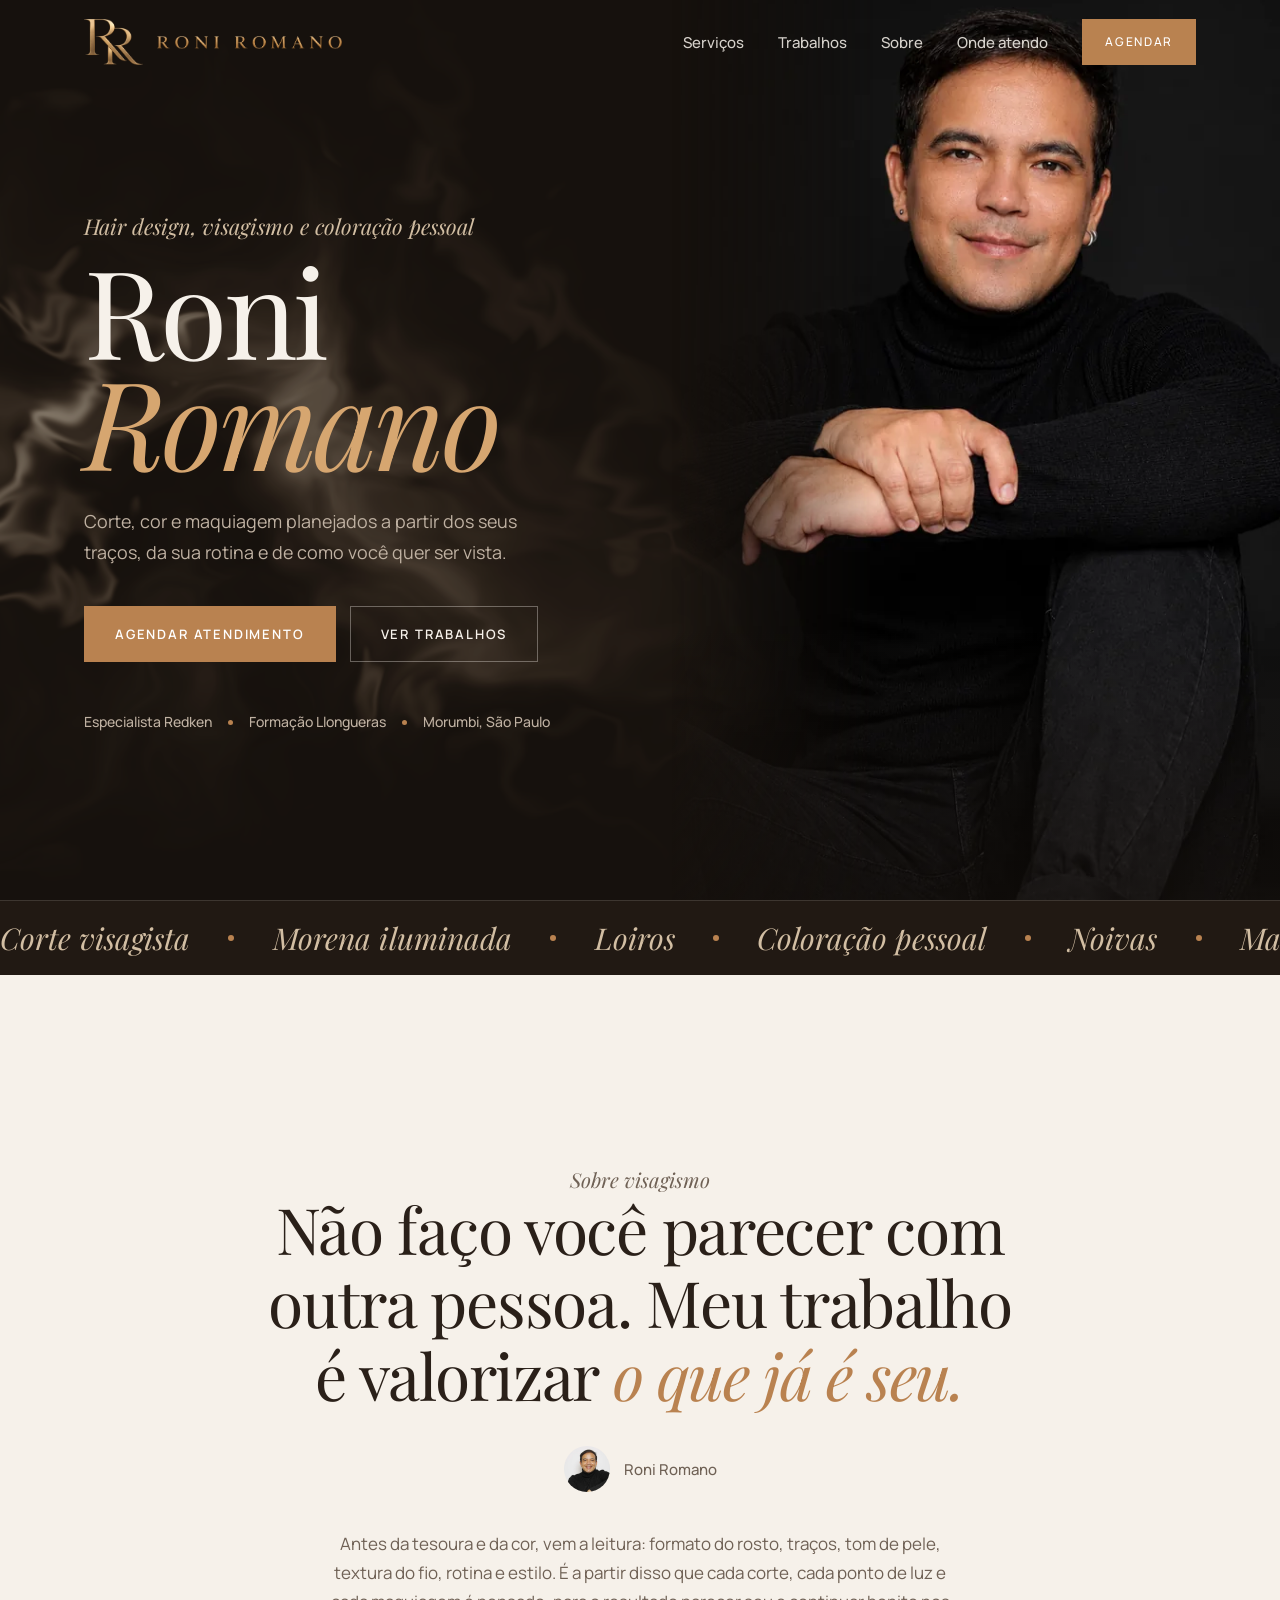
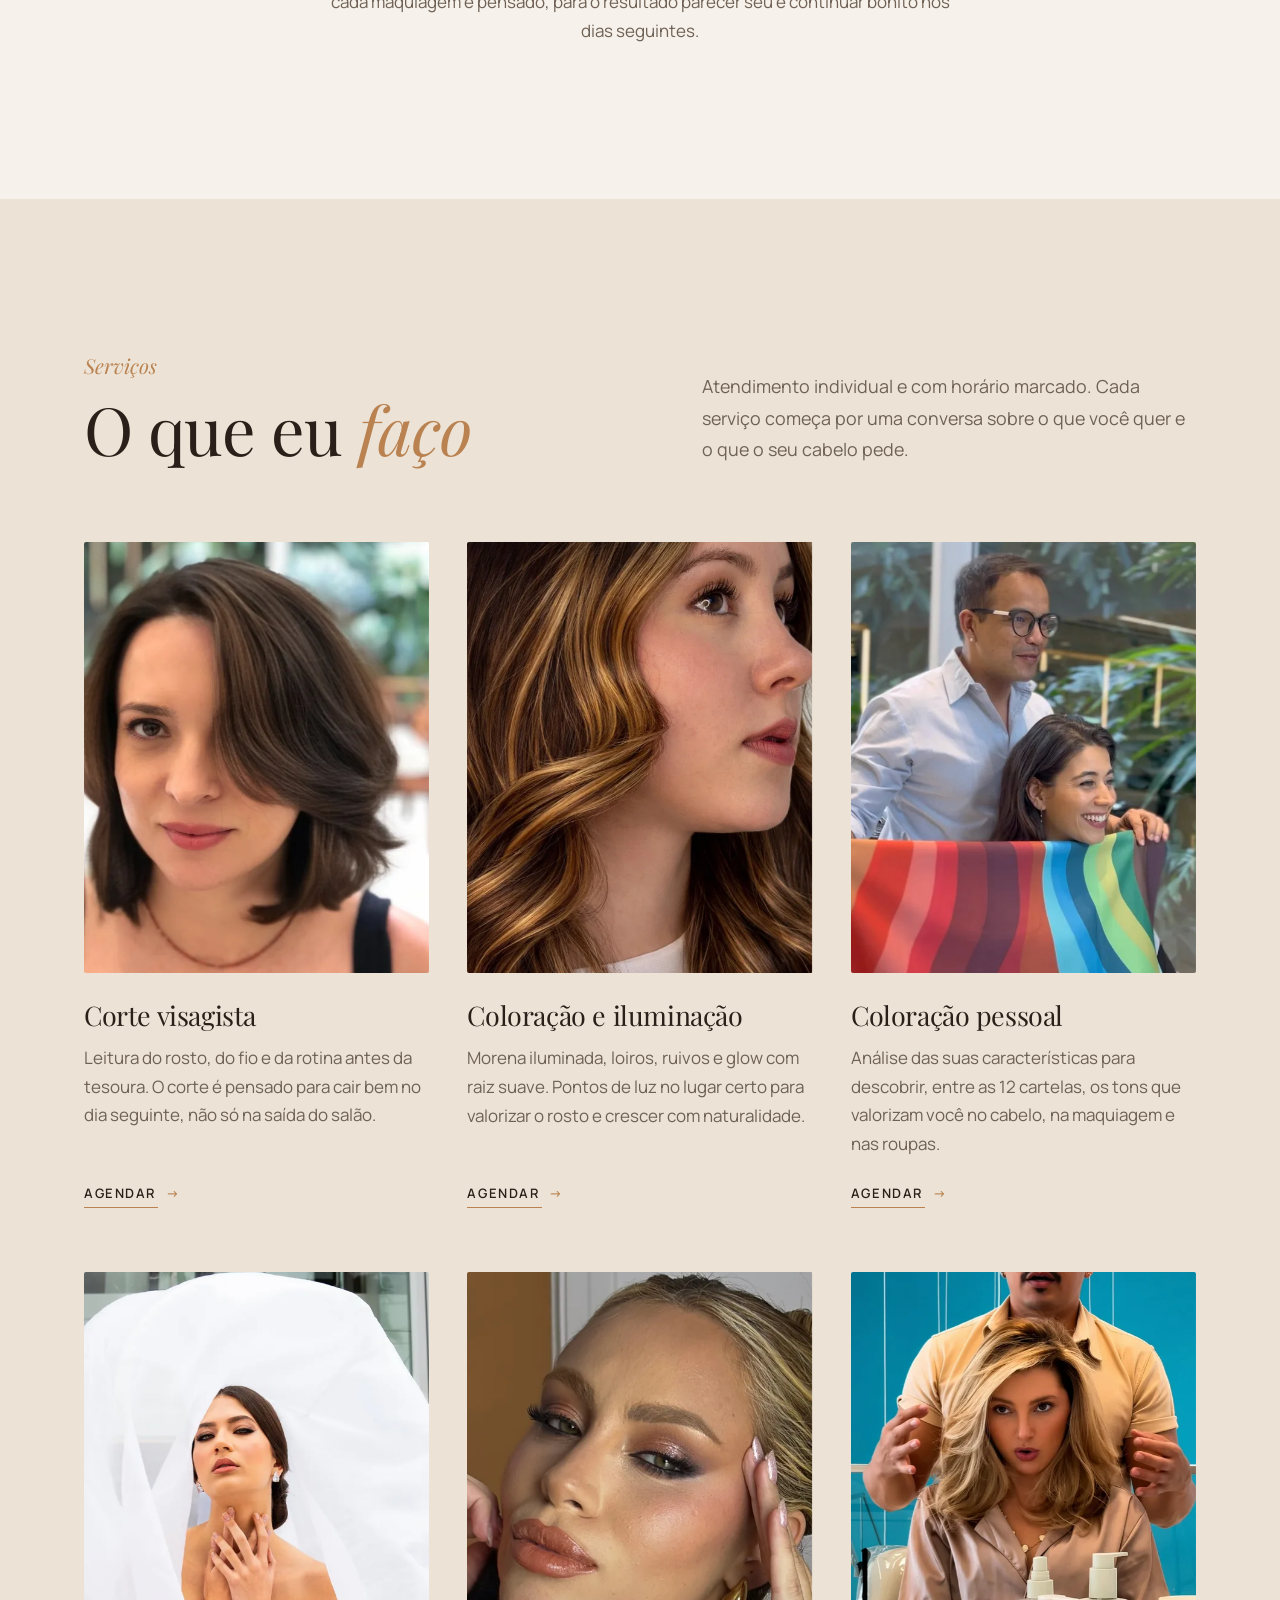
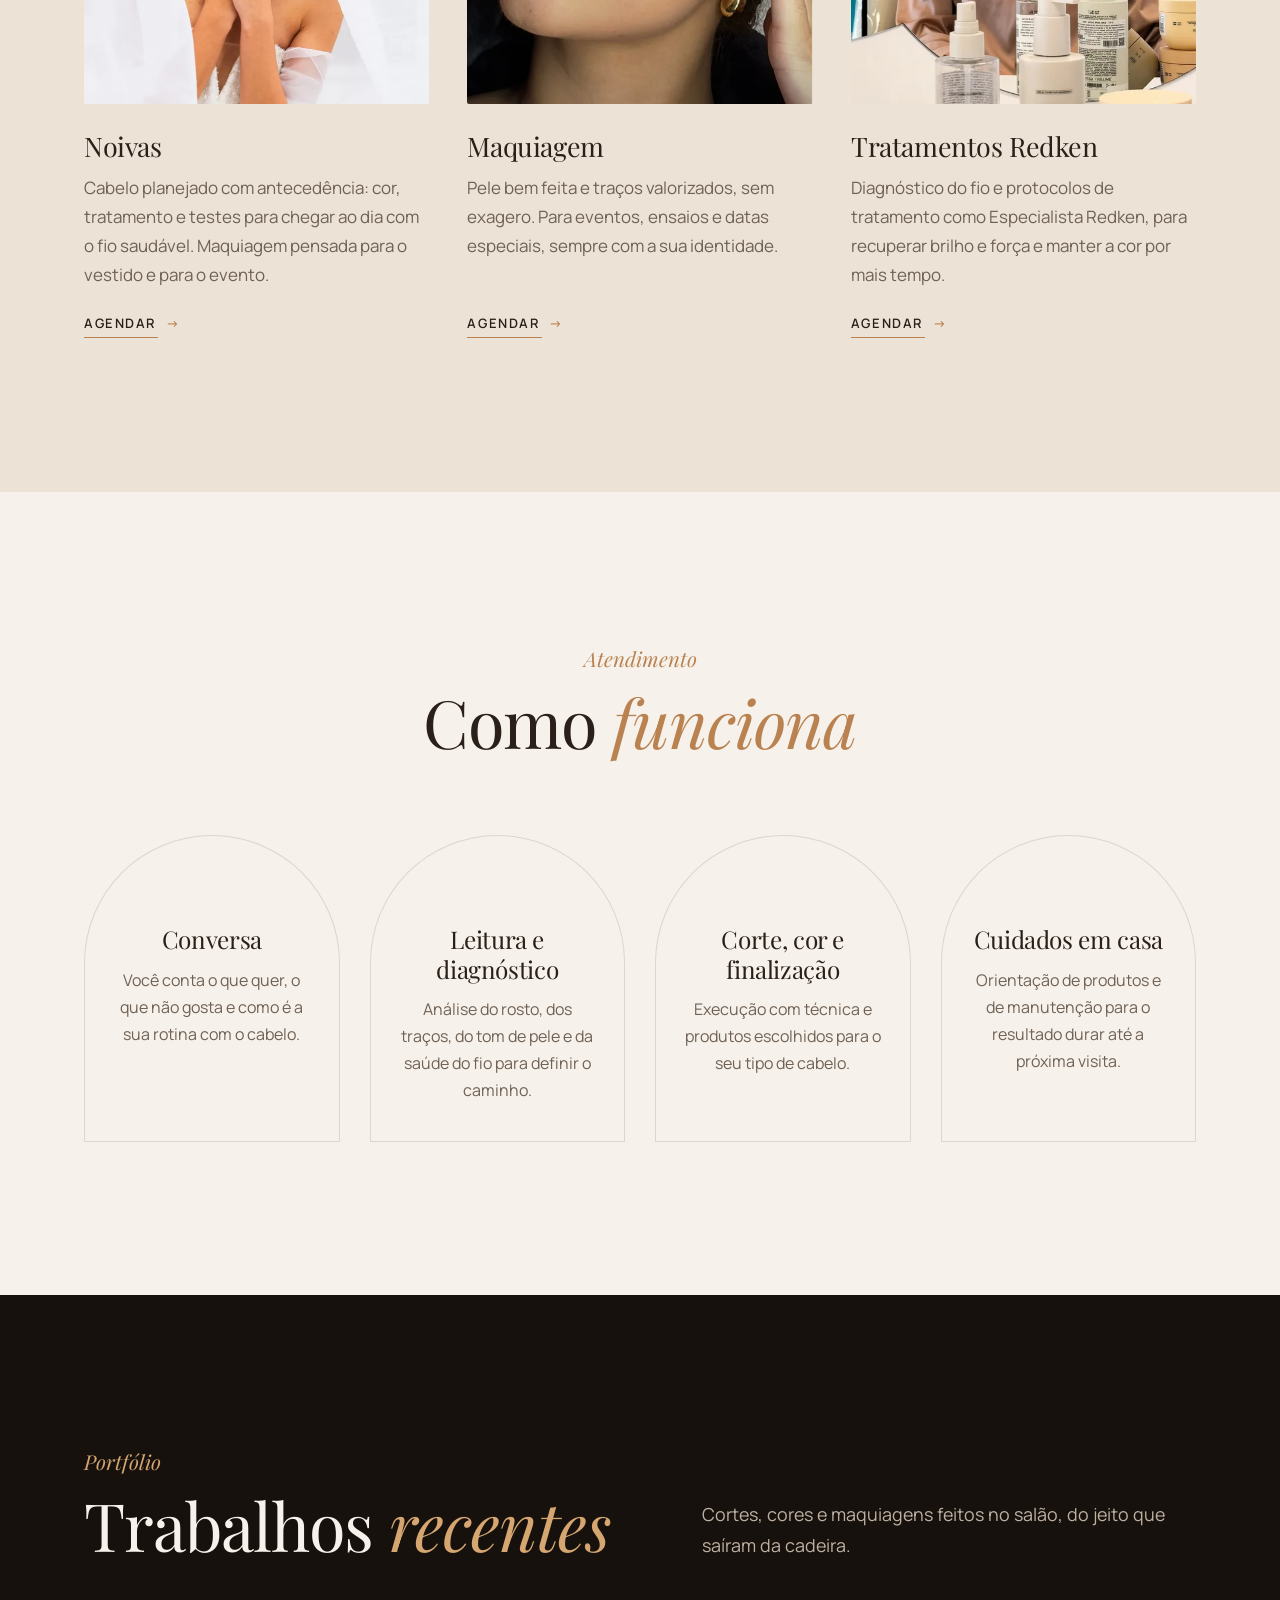
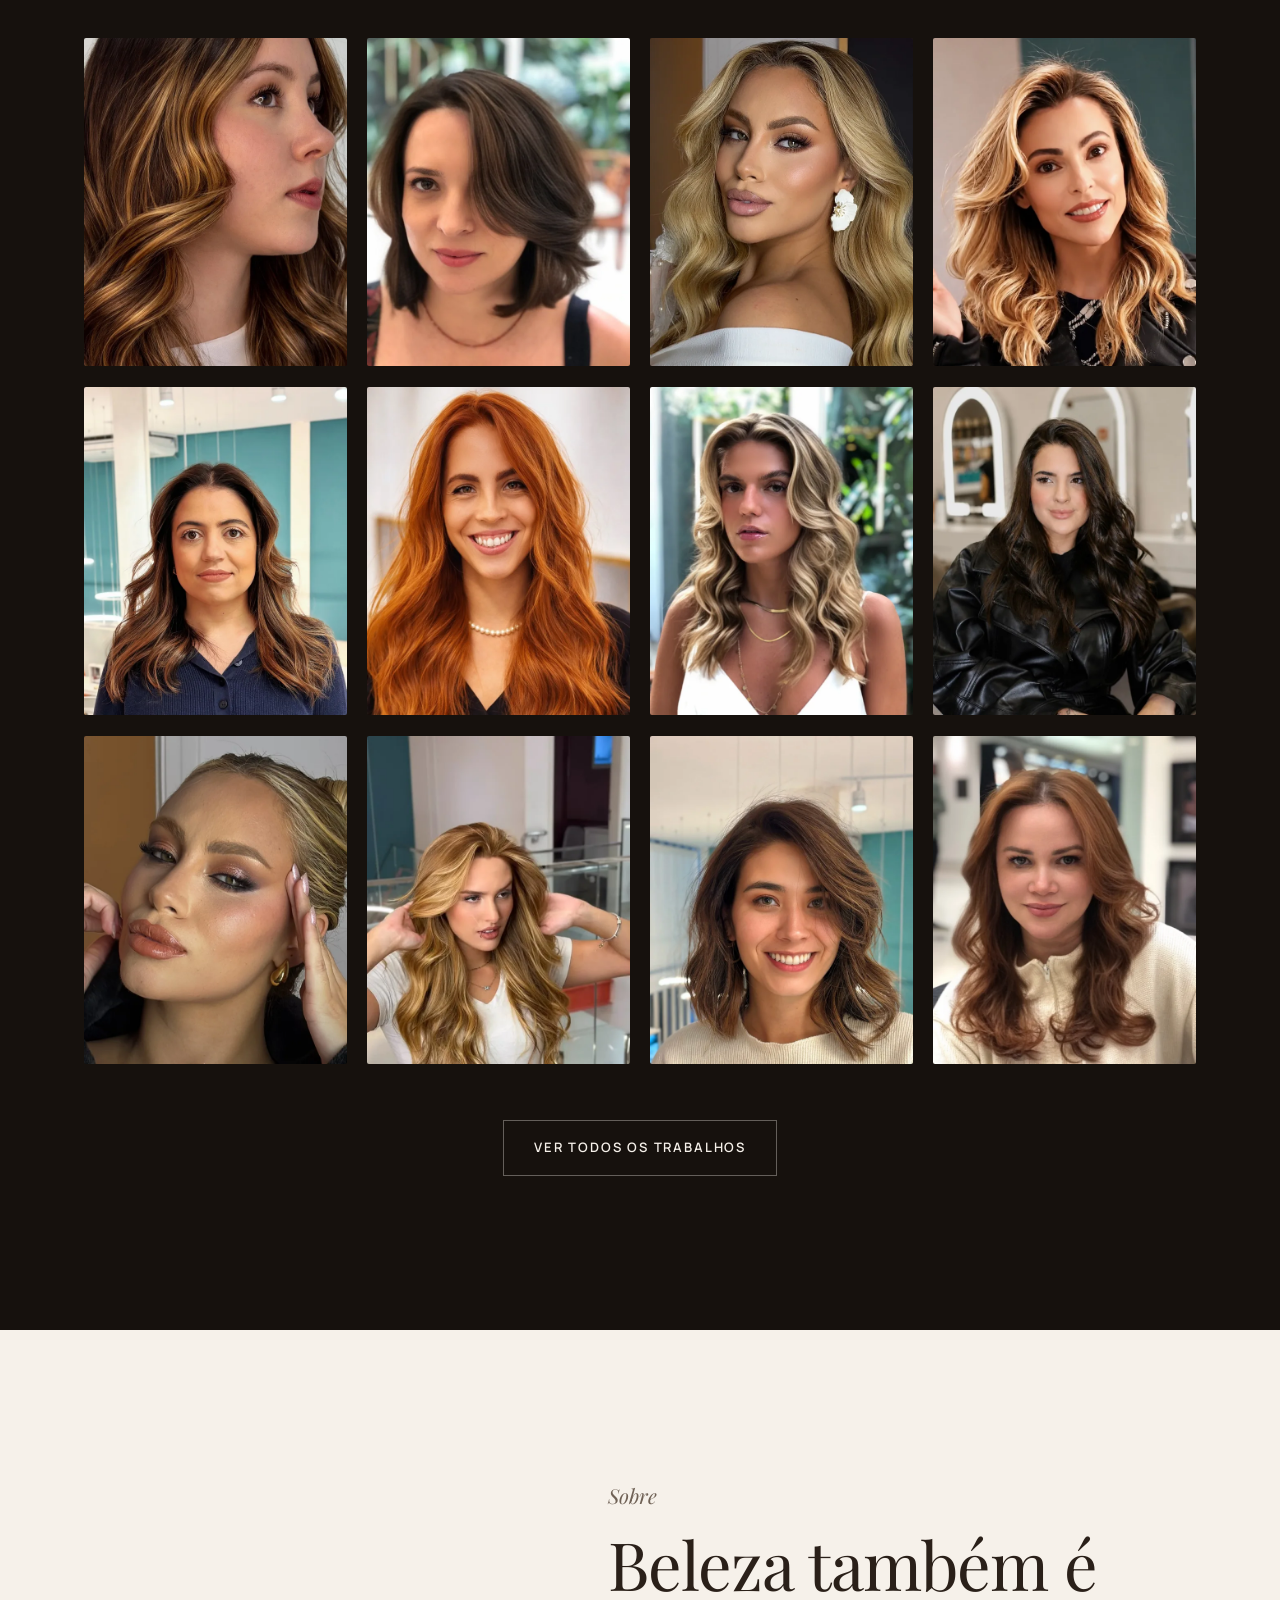
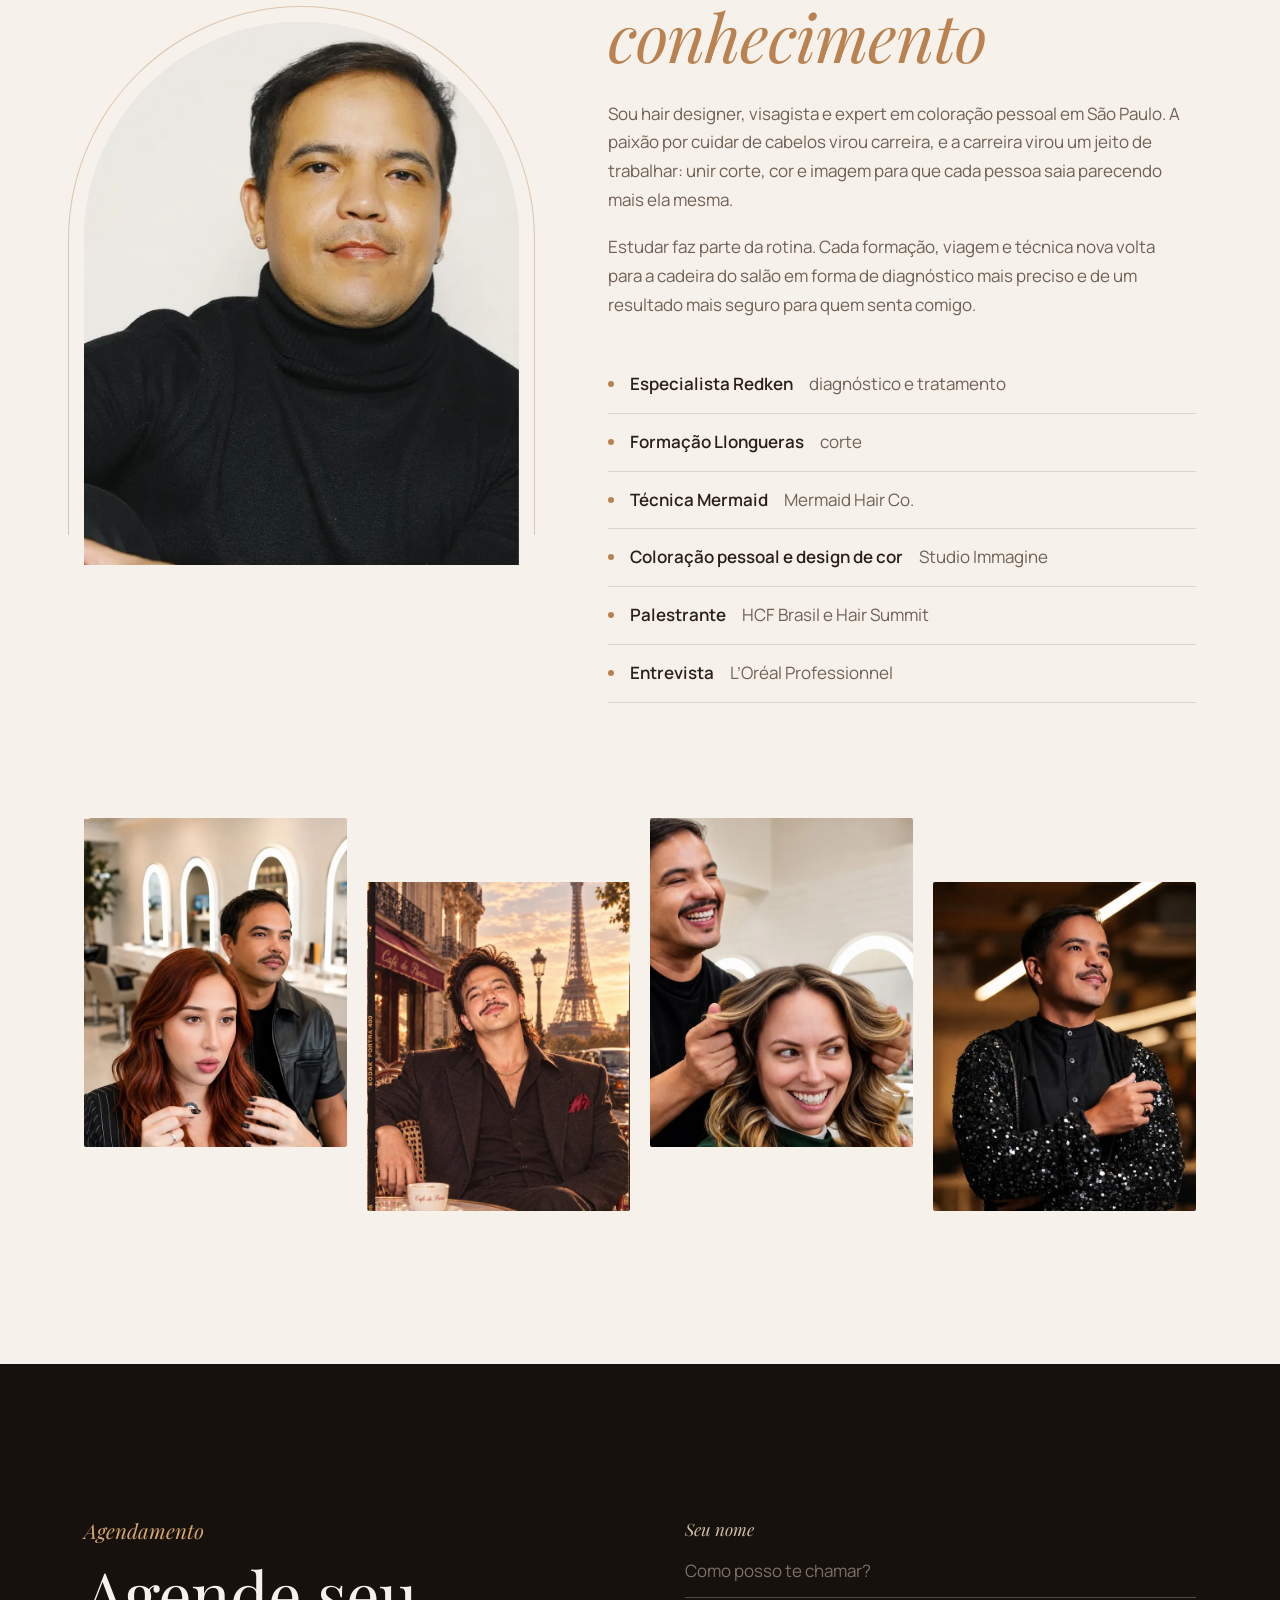
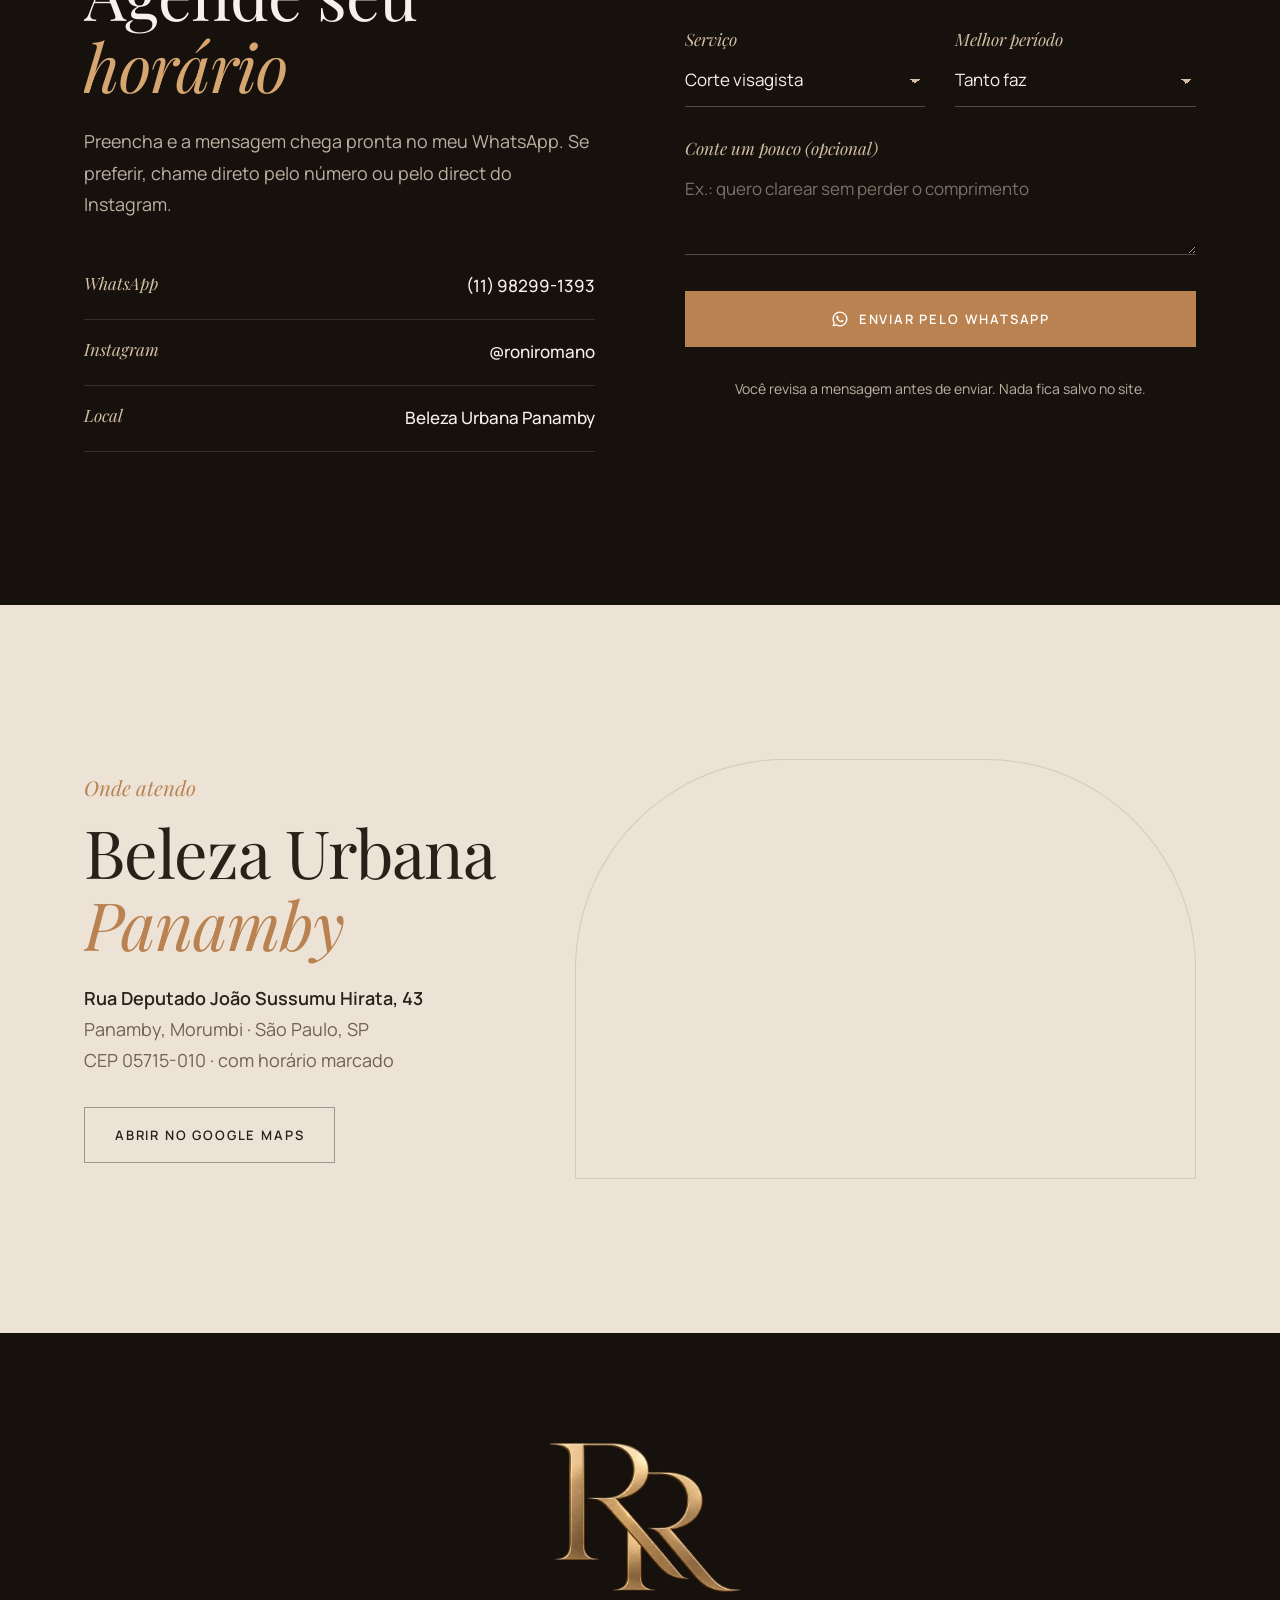
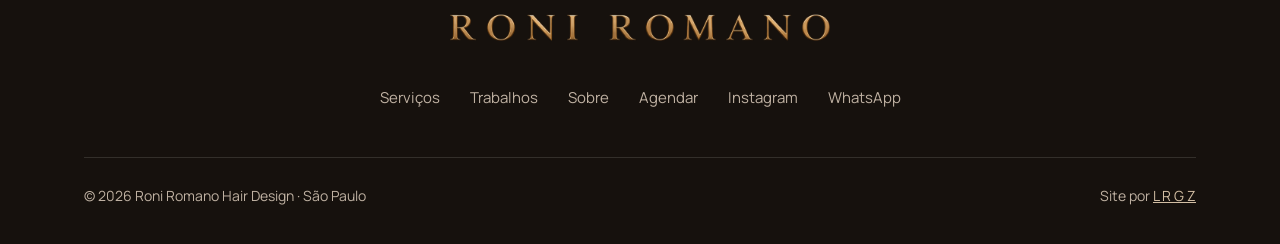
==== commit b9944faa: "Versão final: logo oficial, favicons novas, hero com fumaça leve e serviços em fotos retas - logo of" ====
--- a/index.html
+++ b/index.html
@@ -7,8 +7,9 @@
 <meta name="description" content="Corte visagista, coloração, coloração pessoal, noivas e maquiagem com Roni Romano, Especialista Redken. Atendimento no Beleza Urbana Panamby, Morumbi, São Paulo.">
 <meta name="robots" content="noindex">
 <meta name="theme-color" content="#16110d">
-<link rel="icon" href="favicon.svg" type="image/svg+xml">
-<link rel="icon" href="favicon-32.png" sizes="32x32">
+<link rel="icon" href="favicon.ico" sizes="any">
+<link rel="icon" href="favicon-32.png" sizes="32x32" type="image/png">
+<link rel="icon" href="favicon-192.png" sizes="192x192" type="image/png">
 <link rel="apple-touch-icon" href="apple-touch-icon.png">
 <meta property="og:type" content="website">
 <meta property="og:locale" content="pt_BR">
@@ -16,15 +17,15 @@
 <meta property="og:title" content="Roni Romano · Hair Design e Visagismo">
 <meta property="og:description" content="Corte, cor e imagem planejados a partir dos seus traços. Morumbi, São Paulo.">
 <meta property="og:url" content="https://azeugral.github.io/roni-romano/">
-<meta property="og:image" content="https://azeugral.github.io/roni-romano/og.jpg?v=2">
+<meta property="og:image" content="https://azeugral.github.io/roni-romano/og.jpg?v=3">
 <meta property="og:image:width" content="1200">
 <meta property="og:image:height" content="630">
 <meta name="twitter:card" content="summary_large_image">
 <link rel="preconnect" href="https://fonts.googleapis.com">
 <link rel="preconnect" href="https://fonts.gstatic.com" crossorigin>
 <link href="https://fonts.googleapis.com/css2?family=Manrope:wght@400;500;600&family=Playfair+Display:ital,wght@0,400;0,500;1,400&display=swap" rel="stylesheet">
-<link rel="preload" as="image" href="assets/img/roni-arco-1080.webp" imagesrcset="assets/img/roni-arco-640.webp 640w, assets/img/roni-arco-1080.webp 942w" imagesizes="(max-width:640px) 74vw, 430px">
-<link rel="stylesheet" href="assets/style.css?v=2">
+<link rel="preload" as="image" href="assets/img/roni-hero-1080.webp" imagesrcset="assets/img/roni-hero-640.webp 640w, assets/img/roni-hero-1080.webp 942w" imagesizes="(max-width:900px) 100vw, 50vw">
+<link rel="stylesheet" href="assets/style.css?v=3">
 <script>document.documentElement.classList.add("js")</script>
 <script type="application/ld+json">
 {"@context":"https://schema.org","@type":"HairSalon","name":"Roni Romano Hair Design","description":"Hair design, visagismo, coloração, coloração pessoal, noivas e maquiagem.","telephone":"+55 11 98299-1393","address":{"@type":"PostalAddress","streetAddress":"Rua Deputado João Sussumu Hirata, 43","addressLocality":"São Paulo","addressRegion":"SP","postalCode":"05715-010","addressCountry":"BR"},"sameAs":["https://www.instagram.com/roniromano/"]}
@@ -35,7 +36,7 @@
 <!--TOPO-->
 <header class="topo">
   <div class="caixa">
-    <a class="marca" href="./#inicio" aria-label="Roni Romano, início">Roni <i>Romano</i></a>
+    <a class="marca" href="./#inicio" aria-label="Roni Romano, início"><img class="marca__rr" src="assets/img/logo-rr.png" width="307" height="240" alt=""><img class="marca__nome" src="assets/img/logo-nome.png" width="1026" height="72" alt="Roni Romano"></a>
     <button class="abre-menu" type="button" aria-label="Abrir menu" aria-expanded="false" aria-controls="menu"><span></span><span></span></button>
     <nav class="menu" id="menu" aria-label="Principal">
       <a href="./#servicos">Serviços</a>
@@ -50,26 +51,25 @@
 
 <main id="conteudo">
 <section class="hero escuro" id="inicio">
-  <div class="caixa">
-    <div class="hero__retrato">
-      <span class="hero__moldura" aria-hidden="true"></span>
-      <figure class="hero__arco">
-        <img src="assets/img/roni-arco-1080.webp" srcset="assets/img/roni-arco-640.webp 640w, assets/img/roni-arco-1080.webp 942w" sizes="(max-width:640px) 74vw, 430px" width="942" height="1303" alt="Roni Romano de blusa preta, sorrindo, em estúdio escuro" fetchpriority="high">
-      </figure>
-    </div>
-    <h1><span class="entra" style="--d:0">Roni <em>Romano</em></span></h1>
-    <p class="hero__sub entra" style="--d:1">Hair design, visagismo e coloração pessoal</p>
-    <p class="lead entra" style="--d:2">Corte, cor e maquiagem planejados a partir dos seus traços, da sua rotina e de como você quer ser vista.</p>
-    <div class="hero__acoes entra" style="--d:3">
+  <canvas class="hero__fumaca" id="fumaca" aria-hidden="true"></canvas>
+  <video class="hero__fumaca hero__fumaca--video" id="fumaca-video" muted loop playsinline webkit-playsinline disablepictureinpicture preload="none" poster="assets/img/fumaca-poster.webp" data-src="assets/video/fumaca-celular.mp4" aria-hidden="true"></video>
+  <div class="hero__texto">
+    <p class="chapeu entra" style="--d:0">Hair design, visagismo e coloração pessoal</p>
+    <h1><span class="entra" style="--d:1">Roni</span><span class="entra" style="--d:2"><em>Romano</em></span></h1>
+    <p class="lead entra" style="--d:3">Corte, cor e maquiagem planejados a partir dos seus traços, da sua rotina e de como você quer ser vista.</p>
+    <div class="hero__acoes entra" style="--d:4">
       <a class="btn" href="#agendar">Agendar atendimento</a>
       <a class="btn btn--linha" href="#trabalhos">Ver trabalhos</a>
     </div>
-    <ul class="hero__selos entra" style="--d:4">
+    <ul class="hero__selos entra" style="--d:5">
       <li>Especialista Redken</li>
       <li>Formação Llongueras</li>
       <li>Morumbi, São Paulo</li>
     </ul>
   </div>
+  <figure class="hero__foto">
+    <img src="assets/img/roni-hero-1080.webp" srcset="assets/img/roni-hero-640.webp 640w, assets/img/roni-hero-1080.webp 942w" sizes="(max-width:900px) 100vw, 50vw" width="942" height="1570" alt="Roni Romano de blusa preta, sentado, sorrindo, em estúdio escuro" fetchpriority="high">
+  </figure>
 </section>
 
 <div class="faixa" aria-hidden="true">
@@ -274,7 +274,7 @@
 <!--RODAPE-->
 <footer class="rodape">
   <div class="caixa">
-    <p class="rodape__nome">Roni <em>Romano</em></p>
+    <img class="rodape__logo" src="assets/img/logo.png" width="1000" height="523" alt="Roni Romano" loading="lazy">
     <nav aria-label="Rodapé">
       <a href="./#servicos">Serviços</a>
       <a href="trabalhos.html">Trabalhos</a>
@@ -294,6 +294,7 @@
   <button class="prox" type="button" aria-label="Próxima foto"><svg viewBox="0 0 24 24" fill="none" stroke="currentColor" stroke-width="1.5"><path d="M9 5l7 7-7 7"/></svg></button>
 </div>
 <!--/RODAPE-->
-<script src="assets/site.js?v=2" defer></script>
+<script src="assets/fumaca.js?v=2" defer></script>
+<script src="assets/site.js?v=3" defer></script>
 </body>
 </html>
--- a/assets/style.css
+++ b/assets/style.css
@@ -63,8 +63,10 @@
 .topo{position:fixed;inset:0 0 auto;z-index:50;height:var(--topo);color:var(--creme);transition:background-color .5s var(--ease),height .5s var(--ease),box-shadow .5s var(--ease)}
 .topo.solido{--topo:70px;height:70px;background:rgba(22,17,13,.92);box-shadow:0 1px 0 var(--linha-escura);-webkit-backdrop-filter:blur(12px);backdrop-filter:blur(12px)}
 .topo .caixa{height:100%;display:flex;align-items:center;justify-content:space-between;gap:24px}
-.marca{text-decoration:none;font:400 26px/1 var(--serif);letter-spacing:.005em;white-space:nowrap}
-.marca i{font-style:italic;color:var(--caramelo-2)}
+.marca{display:flex;align-items:center;gap:14px;text-decoration:none}
+.marca__rr{height:46px;width:auto;transition:height .5s var(--ease)}
+.marca__nome{height:13px;width:auto}
+.topo.solido .marca__rr{height:38px}
 .menu{display:flex;align-items:center;gap:34px}
 .menu a{text-decoration:none;font:500 15px/1 var(--sans);position:relative;padding:8px 0;color:rgba(246,241,234,.86);transition:color .3s var(--ease)}
 .menu a:hover{color:var(--creme)}
@@ -77,34 +79,32 @@
 .menu-aberto .abre-menu span:nth-child(1){transform:translateY(4.5px) rotate(45deg)}
 .menu-aberto .abre-menu span:nth-child(2){left:12px;transform:translateY(-4.5px) rotate(-45deg)}
 
-/* hero: retrato em arco, nome por cima da base do arco */
-.hero{position:relative;background:var(--cafe);color:var(--creme);overflow:hidden;padding:calc(var(--topo) + clamp(28px,4vw,56px)) 0 clamp(64px,8vw,110px);text-align:center}
-.hero::before{content:"";position:absolute;left:50%;top:38%;width:min(1100px,140vw);aspect-ratio:1;transform:translate(-50%,-50%);
-  background:radial-gradient(closest-side,rgba(185,130,80,.22),rgba(185,130,80,0) 70%);pointer-events:none}
-.hero__arco{position:relative;margin:0 auto;width:min(410px,62vw,calc(54svh * .723));aspect-ratio:3/4.15;border-radius:var(--arco);overflow:hidden;background:var(--cafe-3);
-  box-shadow:0 40px 90px -40px rgba(0,0,0,.8)}
-.hero__arco img{width:100%;height:100%;object-fit:cover;object-position:50% 22%;transform-origin:50% 40%}
-.hero__arco::after{content:"";position:absolute;inset:0;background:linear-gradient(0deg,rgba(22,17,13,.85) 0%,rgba(22,17,13,0) 38%)}
-.hero__moldura{position:absolute;inset:-14px -14px 0;border:1px solid rgba(214,166,112,.35);border-bottom:0;border-radius:var(--arco);pointer-events:none}
-.hero__retrato{position:relative;width:min(410px,62vw,calc(54svh * .723));margin:0 auto}
-.hero h1{position:relative;z-index:2;font-size:clamp(64px,10.5vw,156px);line-height:.9;letter-spacing:-.03em;margin:calc(clamp(64px,10.5vw,156px) * -.62) 0 0;white-space:nowrap}
+/* hero: texto à esquerda sobre fumaça leve, retrato à direita em altura total */
+.hero{position:relative;background:var(--cafe);color:var(--creme);min-height:100svh;display:grid;grid-template-columns:minmax(0,1.05fr) minmax(0,.95fr);overflow:hidden;isolation:isolate}
+.hero__fumaca{position:absolute;left:0;top:0;width:68%;height:100%;z-index:0;mix-blend-mode:screen;pointer-events:none;opacity:0;transition:opacity 2.4s var(--ease)}
+.hero__fumaca.liga{opacity:1}
+.hero__fumaca--video{object-fit:cover;display:none}
+.hero__texto{position:relative;z-index:2;display:flex;flex-direction:column;justify-content:center;
+  padding:calc(var(--topo) + 40px) var(--pad) 80px max(var(--pad),calc((100vw - var(--larg))/2 + var(--pad)))}
+.hero .chapeu{font-size:clamp(19px,1.7vw,23px);color:var(--areia)}
+.hero h1{font-size:clamp(66px,9.6vw,148px);line-height:.9;letter-spacing:-.03em;margin:0 0 30px}
+.hero h1 span{display:block}
 .hero h1 em{color:var(--caramelo-2)}
-.hero__sub{font:italic 400 clamp(19px,1.8vw,24px)/1.4 var(--serif);color:var(--areia);margin:22px auto 0}
-.hero .lead{margin:16px auto 34px;max-width:46ch}
-.hero__acoes{display:flex;flex-wrap:wrap;justify-content:center;gap:14px}
-.hero__selos{list-style:none;padding:0;margin:44px auto 0;display:flex;flex-wrap:wrap;justify-content:center;gap:10px 0;font:500 14px/1.4 var(--sans);color:var(--mudo-claro)}
+.hero .lead{margin:0 0 38px;max-width:44ch}
+.hero__acoes{display:flex;flex-wrap:wrap;gap:14px}
+.hero__selos{list-style:none;padding:0;margin:50px 0 0;display:flex;flex-wrap:wrap;gap:10px 0;font:500 14px/1.4 var(--sans);color:var(--mudo-claro)}
 .hero__selos li{display:flex;align-items:center}
-.hero__selos li+li::before{content:"";width:5px;height:5px;border-radius:50%;background:var(--caramelo);margin:0 18px}
+.hero__selos li+li::before{content:"";width:5px;height:5px;border-radius:50%;background:var(--caramelo);margin:0 16px}
+.hero__foto{position:relative;margin:0;min-height:100%;z-index:1}
+.hero__foto img{position:absolute;inset:0;width:100%;height:100%;object-fit:cover;object-position:50% 24%;
+  -webkit-mask-image:linear-gradient(90deg,transparent 0%,#000 34%);mask-image:linear-gradient(90deg,transparent 0%,#000 34%)}
+.hero__foto::after{content:"";position:absolute;inset:0;background:linear-gradient(0deg,rgba(22,17,13,.6),rgba(22,17,13,0) 30%)}
 
 /* entrada do hero */
-.js .hero .entra{opacity:0;transform:translateY(24px)}
-.js .hero__arco{clip-path:inset(100% 0 0 0 round 999px 999px 0 0)}
-.js .hero__arco img{transform:scale(1.18)}
-.js .hero__moldura{opacity:0;transform:translateY(16px)}
-.pronto .hero .entra{opacity:1;transform:none;transition:opacity 1.1s var(--ease),transform 1.2s var(--ease);transition-delay:calc(var(--d,0) * 110ms + 700ms)}
-.pronto .hero__arco{clip-path:inset(0 0 0 0 round 999px 999px 0 0);transition:clip-path 1.6s var(--ease)}
-.pronto .hero__arco img{transform:scale(1.02);transition:transform 2.6s var(--ease)}
-.pronto .hero__moldura{opacity:1;transform:none;transition:opacity 1.2s var(--ease) .9s,transform 1.4s var(--ease) .9s}
+.js .hero .entra{opacity:0;transform:translateY(28px)}
+.js .hero__foto img{transform:scale(1.08);opacity:0}
+.pronto .hero .entra{opacity:1;transform:none;transition:opacity 1.1s var(--ease),transform 1.2s var(--ease);transition-delay:calc(var(--d,0) * 110ms + 250ms)}
+.pronto .hero__foto img{transform:scale(1);opacity:1;transition:transform 2.6s var(--ease),opacity 1.4s var(--ease)}
 
 /* faixa de serviços correndo */
 .faixa{background:var(--cafe-2);color:var(--areia);overflow:hidden;padding:22px 0;border-top:1px solid var(--linha-escura)}
@@ -139,13 +139,13 @@
 
 /* serviços em arco */
 .servicos{display:grid;grid-template-columns:repeat(3,minmax(0,1fr));gap:clamp(48px,5vw,70px) clamp(22px,3vw,44px)}
-.servico{display:flex;flex-direction:column;text-align:center;align-items:center}
-.servico figure{margin:0 0 28px;width:100%;aspect-ratio:4/5;overflow:hidden;border-radius:var(--arco);background:var(--linho);position:relative}
+.servico{display:flex;flex-direction:column}
+.servico figure{margin:0 0 26px;width:100%;aspect-ratio:4/5;overflow:hidden;border-radius:2px;background:var(--linho);position:relative}
 .servico img{width:100%;height:112%;object-fit:cover;will-change:transform;transition:scale 1.4s var(--ease)}
 .servico:hover img{scale:1.04}
 .servico h3{margin-bottom:12px}
-.servico p{margin:0 0 20px;color:var(--mudo);max-width:34ch}
-.servico .link-seta{margin-top:auto}
+.servico p{margin:0 0 20px;color:var(--mudo)}
+.servico .link-seta{margin-top:auto;align-self:flex-start}
 
 /* atendimento */
 .etapas{list-style:none;margin:0;padding:0;display:grid;grid-template-columns:repeat(4,minmax(0,1fr));gap:clamp(18px,2.4vw,30px)}
@@ -224,8 +224,7 @@
 
 /* rodapé */
 .rodape{background:var(--cafe);color:var(--mudo-claro);padding:clamp(70px,9vw,110px) 0 36px;text-align:center}
-.rodape__nome{font:400 clamp(54px,10vw,140px)/.95 var(--serif);letter-spacing:-.03em;color:var(--creme);margin:0 0 30px}
-.rodape__nome em{color:var(--caramelo-2)}
+.rodape__logo{width:min(380px,72vw);height:auto;margin:0 auto 44px}
 .rodape nav{display:flex;flex-wrap:wrap;justify-content:center;gap:10px 30px;font-size:15px;margin-bottom:46px}
 .rodape nav a{text-decoration:none;transition:color .3s var(--ease)}
 .rodape nav a:hover{color:var(--creme)}
@@ -259,7 +258,7 @@
 .js .revela.visto{opacity:1;transform:none}
 .js .revela.mascara,.js .revela:has(>.mascara){opacity:1;transform:none}
 @media (prefers-reduced-motion:reduce){
-  .js .revela,.js .hero .entra,.js .hero__arco,.js .hero__arco img,.js .hero__moldura,.js .mascara>span{opacity:1!important;transform:none!important;clip-path:none!important;transition:none!important}
+  .js .revela,.js .hero .entra,.js .hero__foto img,.js .mascara>span{opacity:1!important;transform:none!important;clip-path:none!important;transition:none!important}
   .faixa__trilho{animation:none}
   *{transition-duration:.01ms!important}
 }
@@ -290,6 +289,16 @@
   .menu .btn{margin-top:26px;font:600 13px/1 var(--sans);min-height:56px;padding:0 34px}
   .menu-aberto .topo{background:var(--cafe)}
 
+  .hero{grid-template-columns:1fr;align-items:end}
+  .hero__foto{position:absolute;inset:0}
+  .hero__foto img{object-position:50% 18%;-webkit-mask-image:none;mask-image:none}
+  .hero__foto::after{background:linear-gradient(0deg,var(--cafe) 6%,rgba(22,17,13,.82) 36%,rgba(22,17,13,.08) 66%,rgba(22,17,13,.35) 100%)}
+  .hero__fumaca{width:100%;top:auto;bottom:0;height:62%;z-index:1;-webkit-mask-image:linear-gradient(0deg,#000 55%,transparent);mask-image:linear-gradient(0deg,#000 55%,transparent)}
+  .hero__fumaca--video{display:block}
+  canvas.hero__fumaca{display:none}
+  .hero__texto{justify-content:flex-end;padding:calc(var(--topo) + 38svh) var(--pad) 46px}
+  .hero__selos{margin-top:34px}
+  .marca__rr{height:38px}.marca__nome{height:11px}
   .cabeca{grid-template-columns:1fr}
   .servicos{grid-template-columns:repeat(2,minmax(0,1fr))}
   .sobre,.agendar,.endereco{grid-template-columns:1fr}
@@ -301,16 +310,13 @@
 @media (max-width:640px){
   body{font-size:16px}
   .marca{font-size:23px}
-  .hero{padding-top:calc(var(--topo) + 22px)}
-  .hero__arco,.hero__retrato{width:min(320px,72vw,calc(50svh * .723))}
-  .hero h1{font-size:clamp(52px,16vw,74px);margin-top:calc(clamp(52px,16vw,74px) * -.6)}
+  .hero h1{font-size:clamp(58px,17vw,80px)}
   .hero__acoes .btn{flex:1 1 100%}
-  .hero__selos{flex-direction:column;align-items:center;gap:8px;font-size:13.5px}
+  .hero__selos{flex-direction:column;gap:6px;font-size:13.5px}
   .hero__selos li+li::before{display:none}
   .grade{grid-template-columns:repeat(2,minmax(0,1fr))}
   .obra button::after{opacity:1;transform:none;font-size:15px;padding:30px 12px 10px}
   .servicos{grid-template-columns:1fr;gap:64px}
-  .servico figure{max-width:340px}
   .etapas{grid-template-columns:1fr}
   .duas{grid-template-columns:1fr}
   .mapa{height:340px;border-radius:170px 170px 0 0}
@@ -320,5 +326,6 @@
   .assina{justify-content:center;text-align:center}
 }
 @media (max-height:560px) and (orientation:landscape){
-  .hero__arco,.hero__retrato{width:min(260px,34vw)}
-}
+  .hero{min-height:auto}
+  .hero__texto{padding-top:calc(var(--topo) + 30px)}
+}
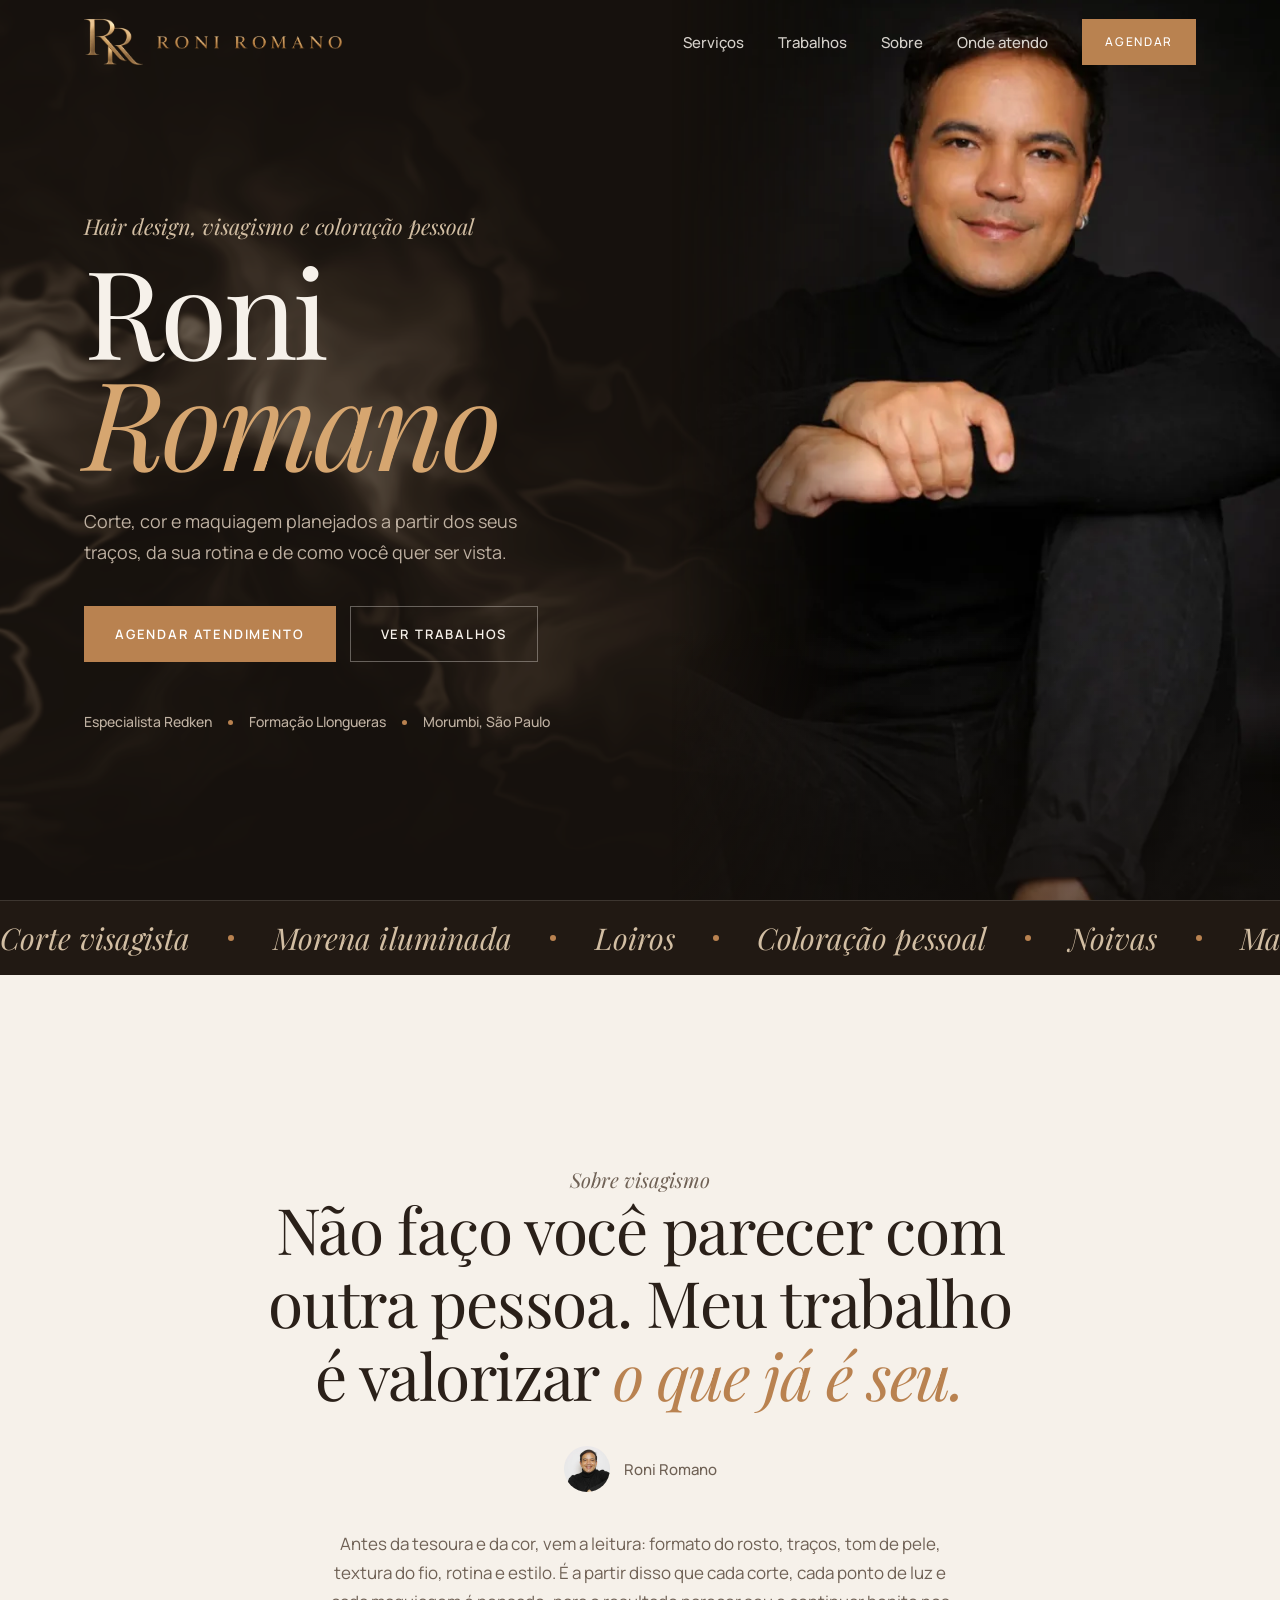
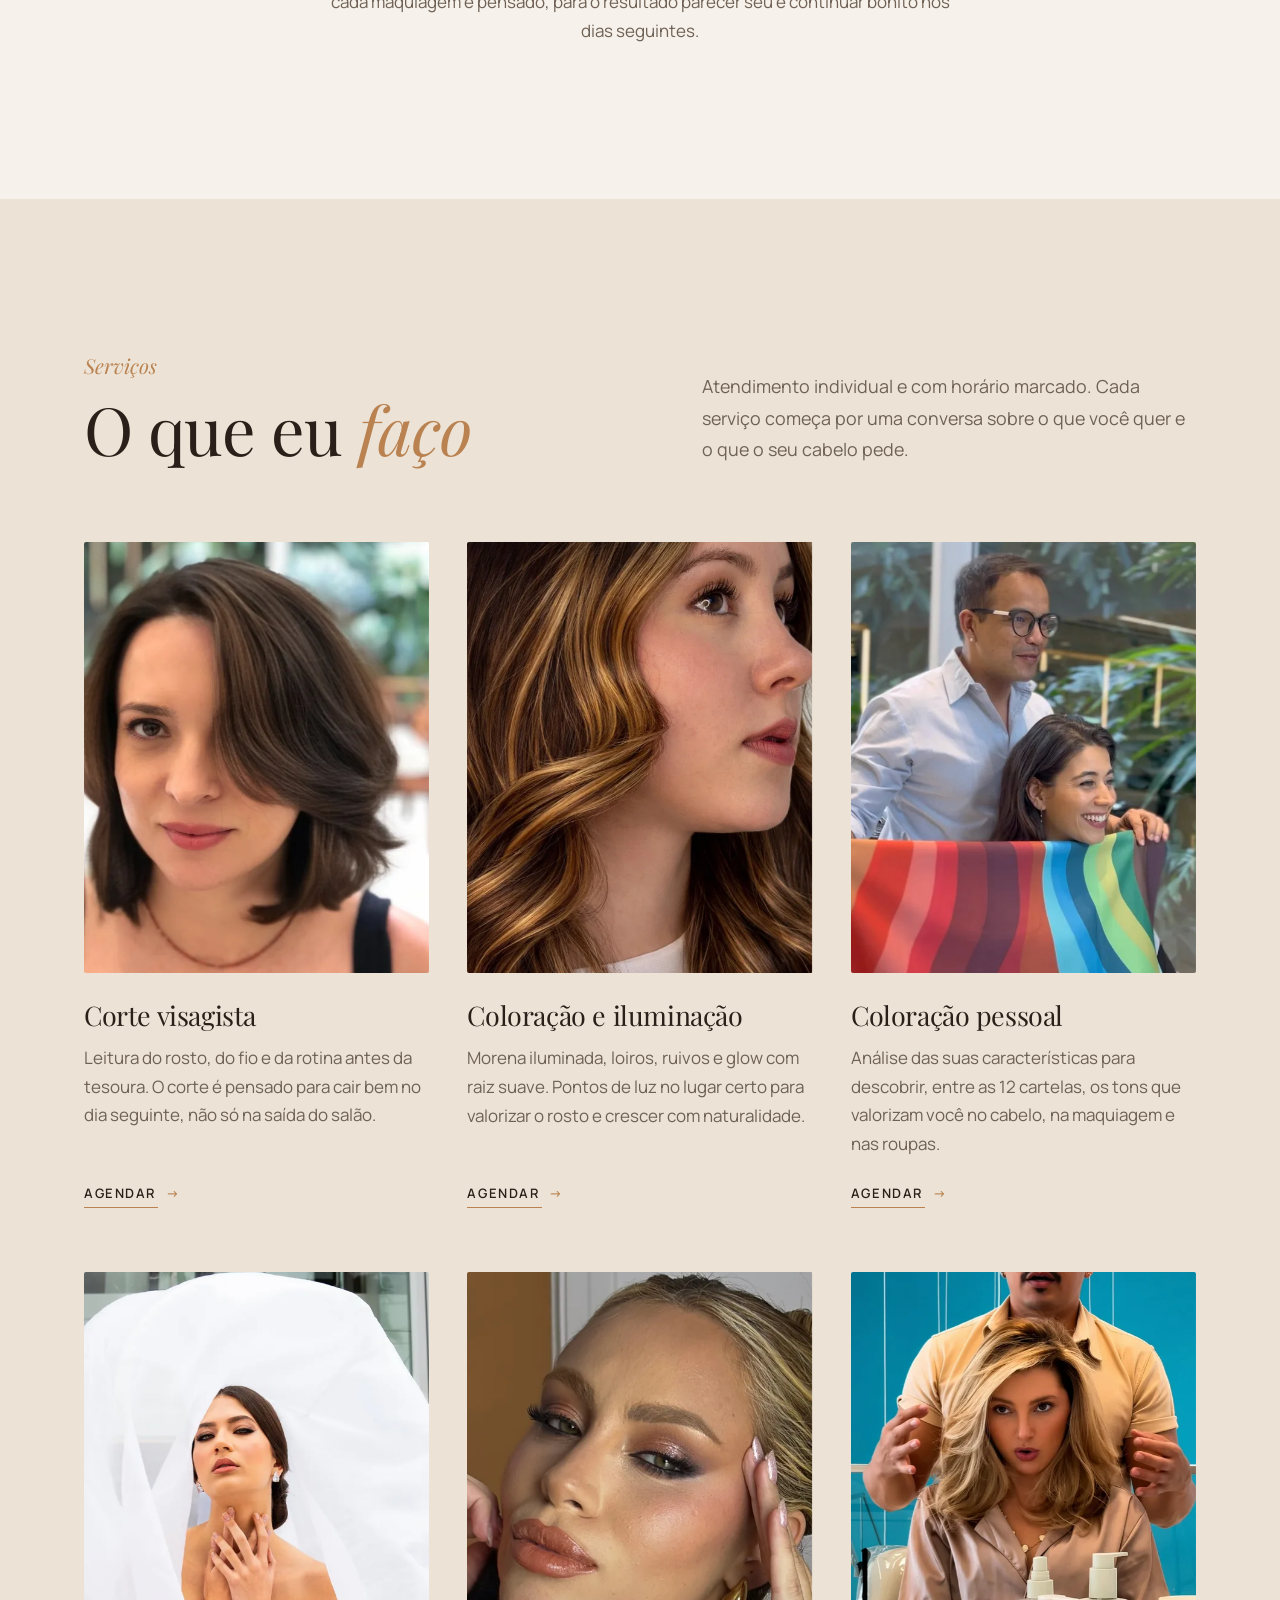
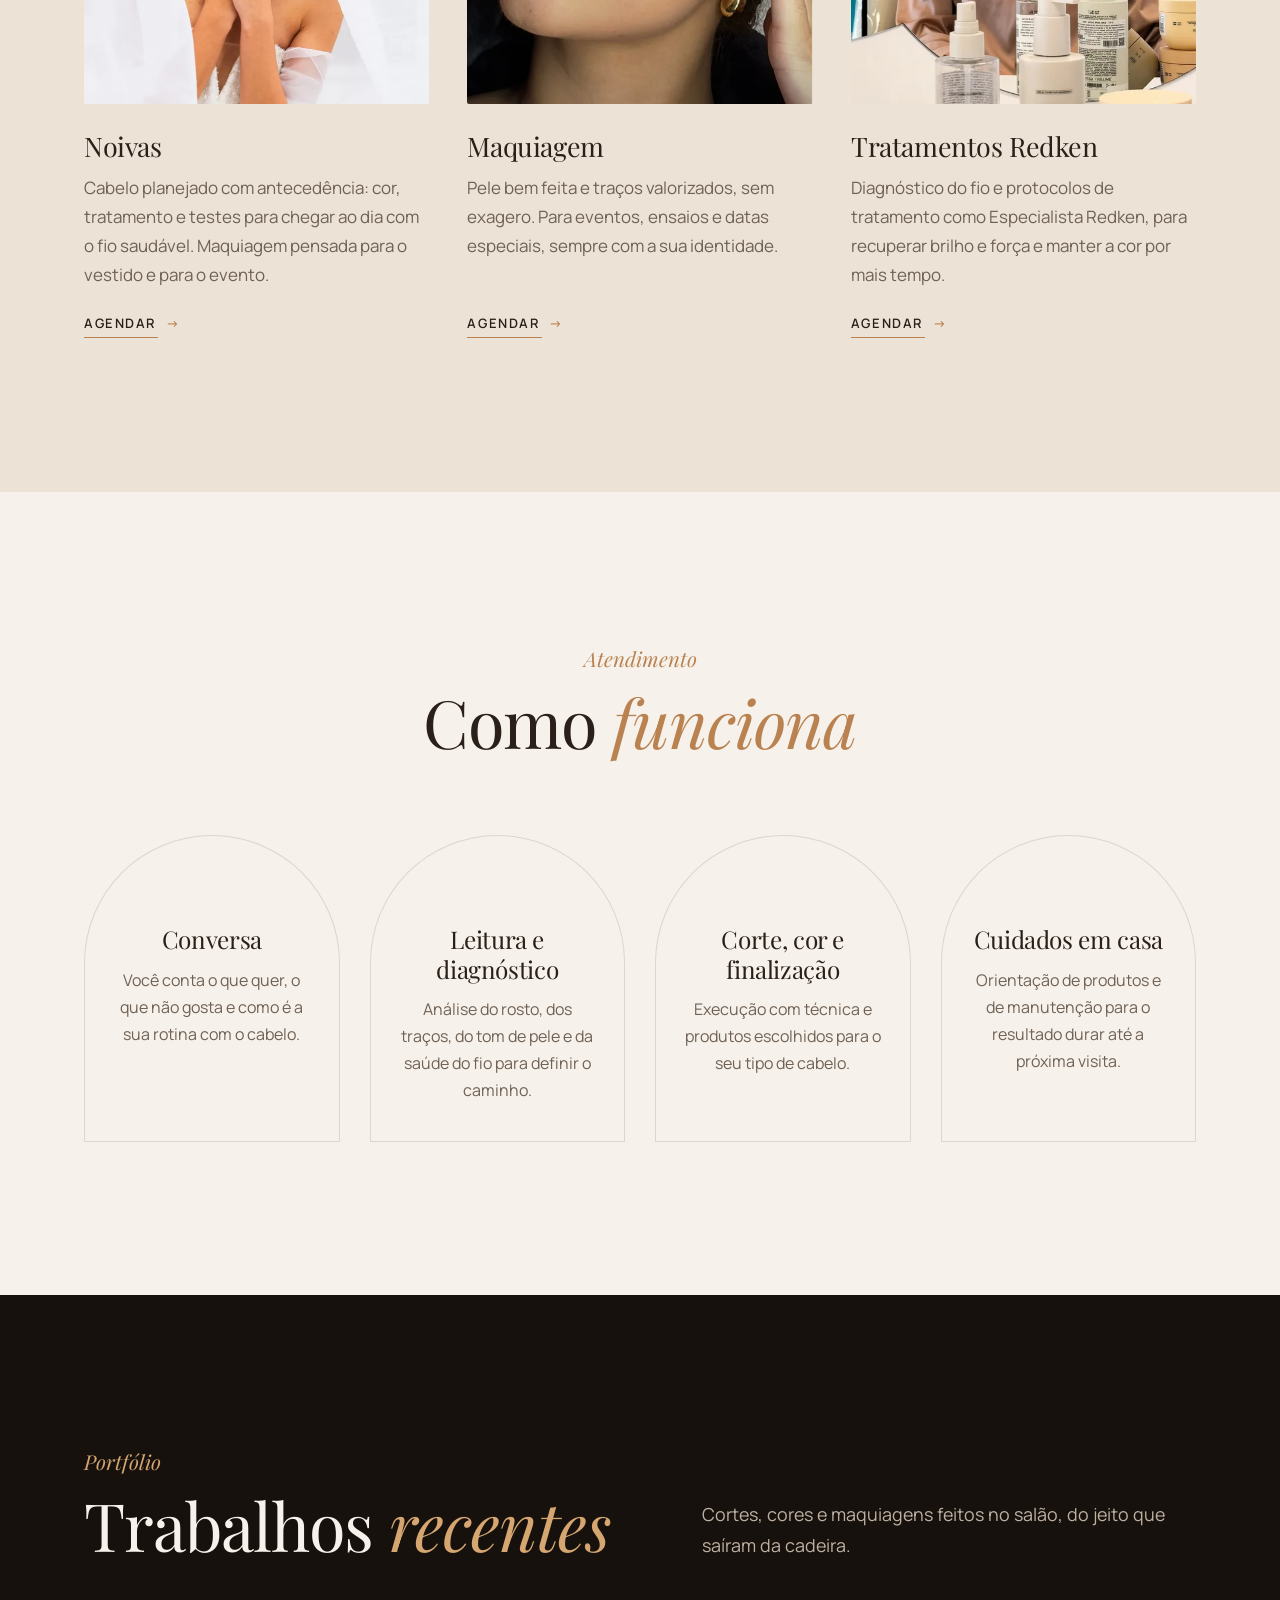
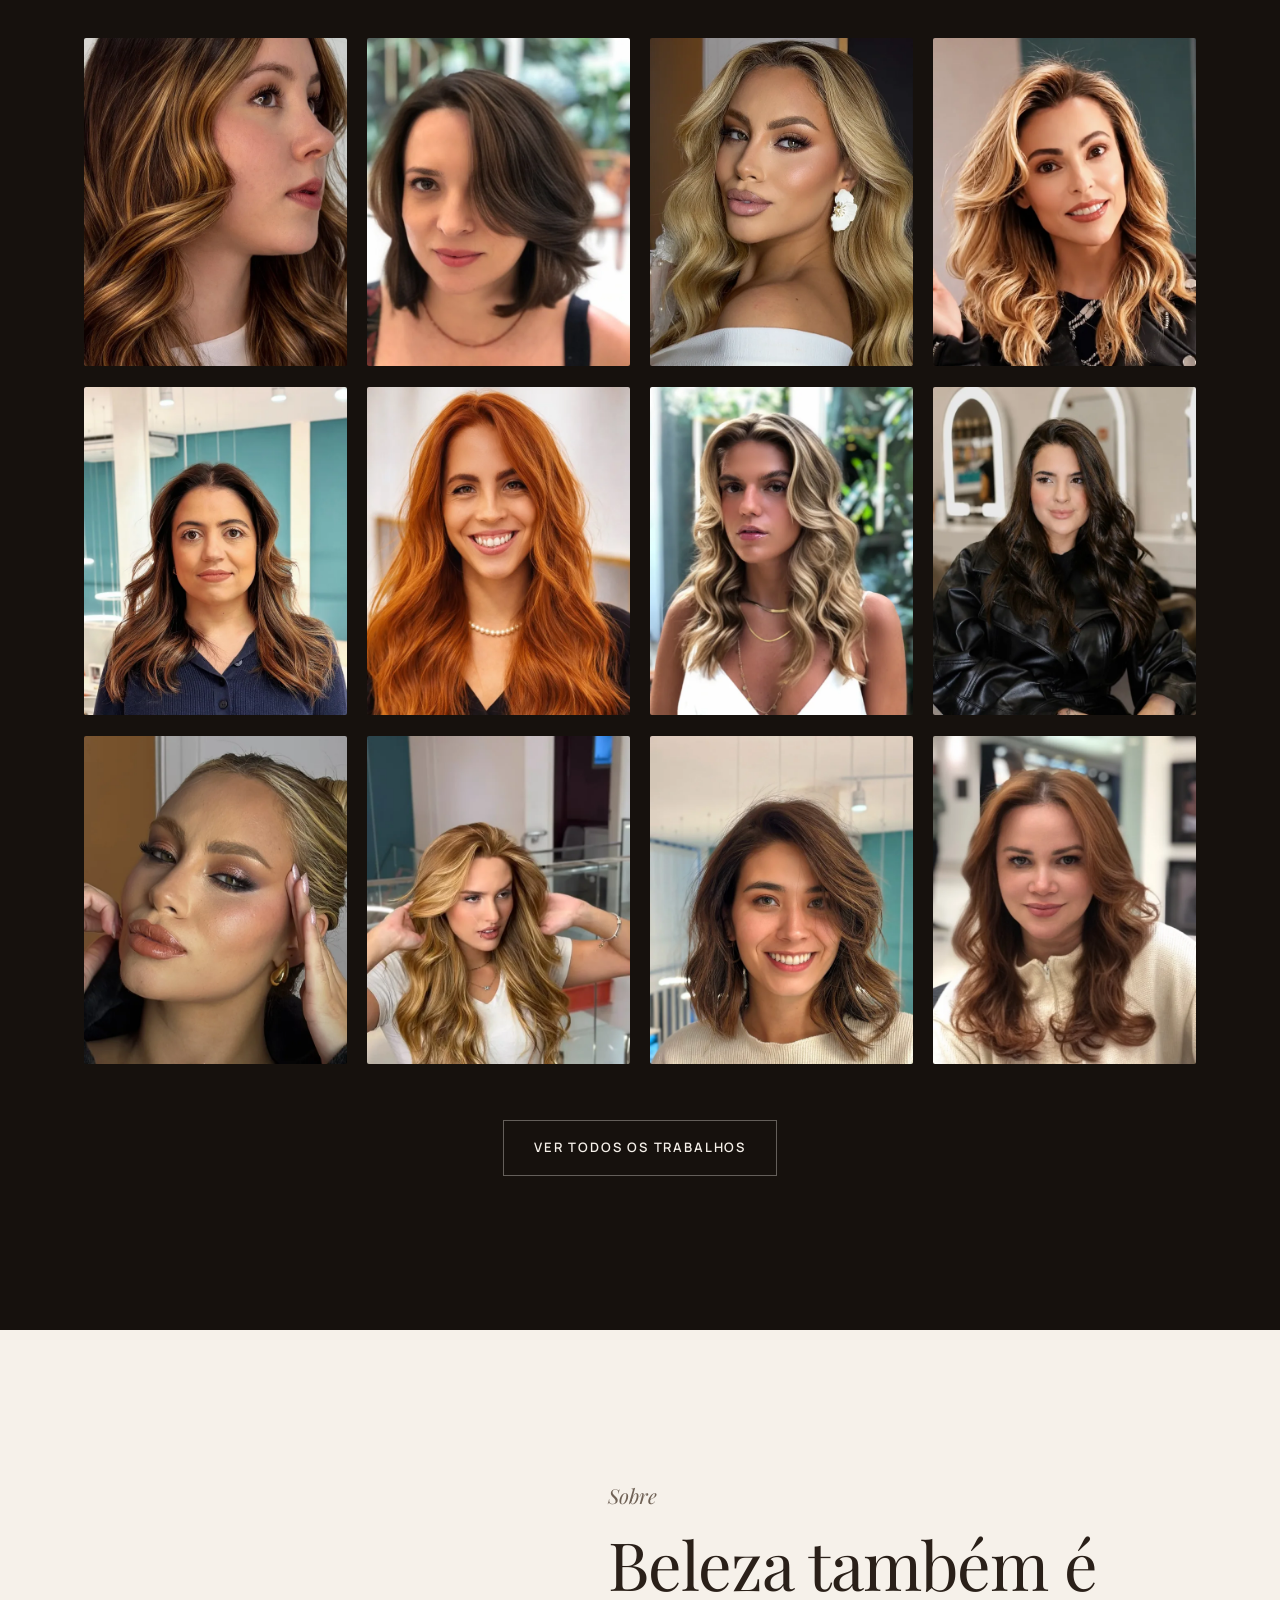
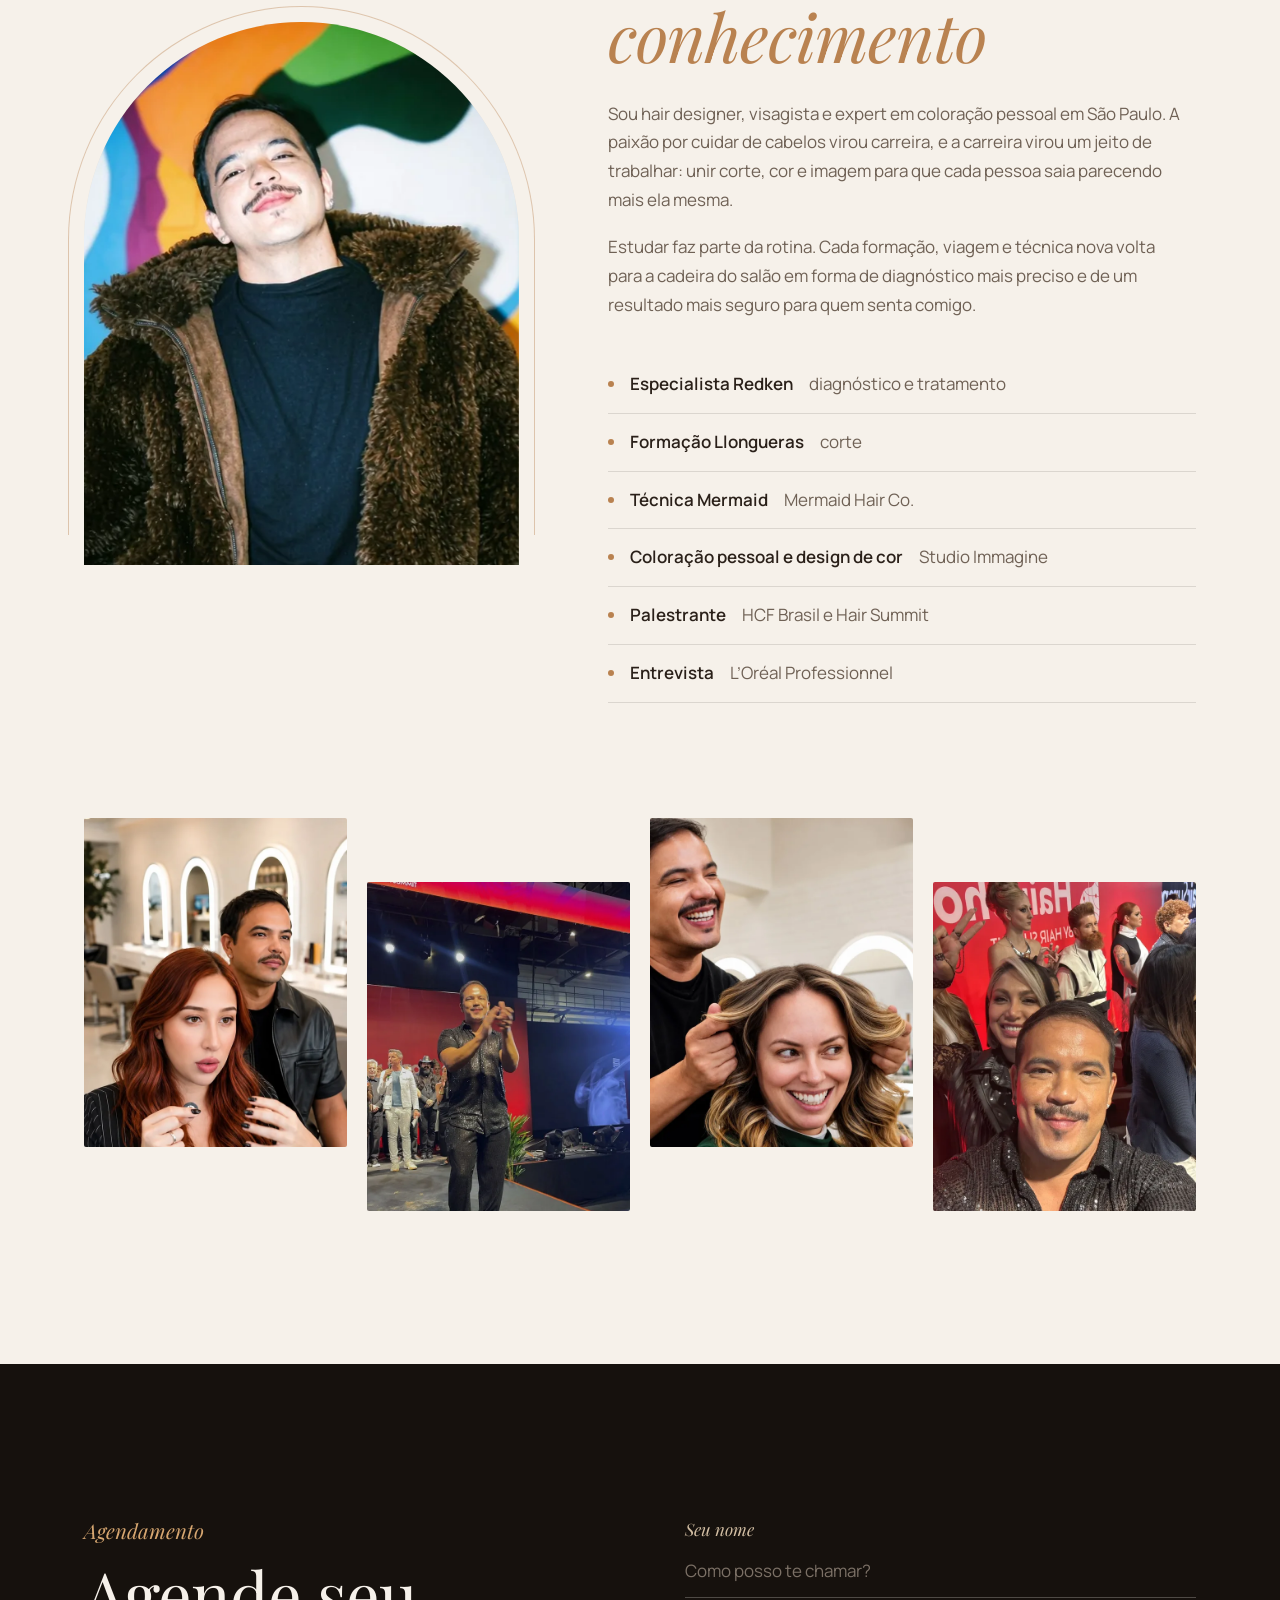
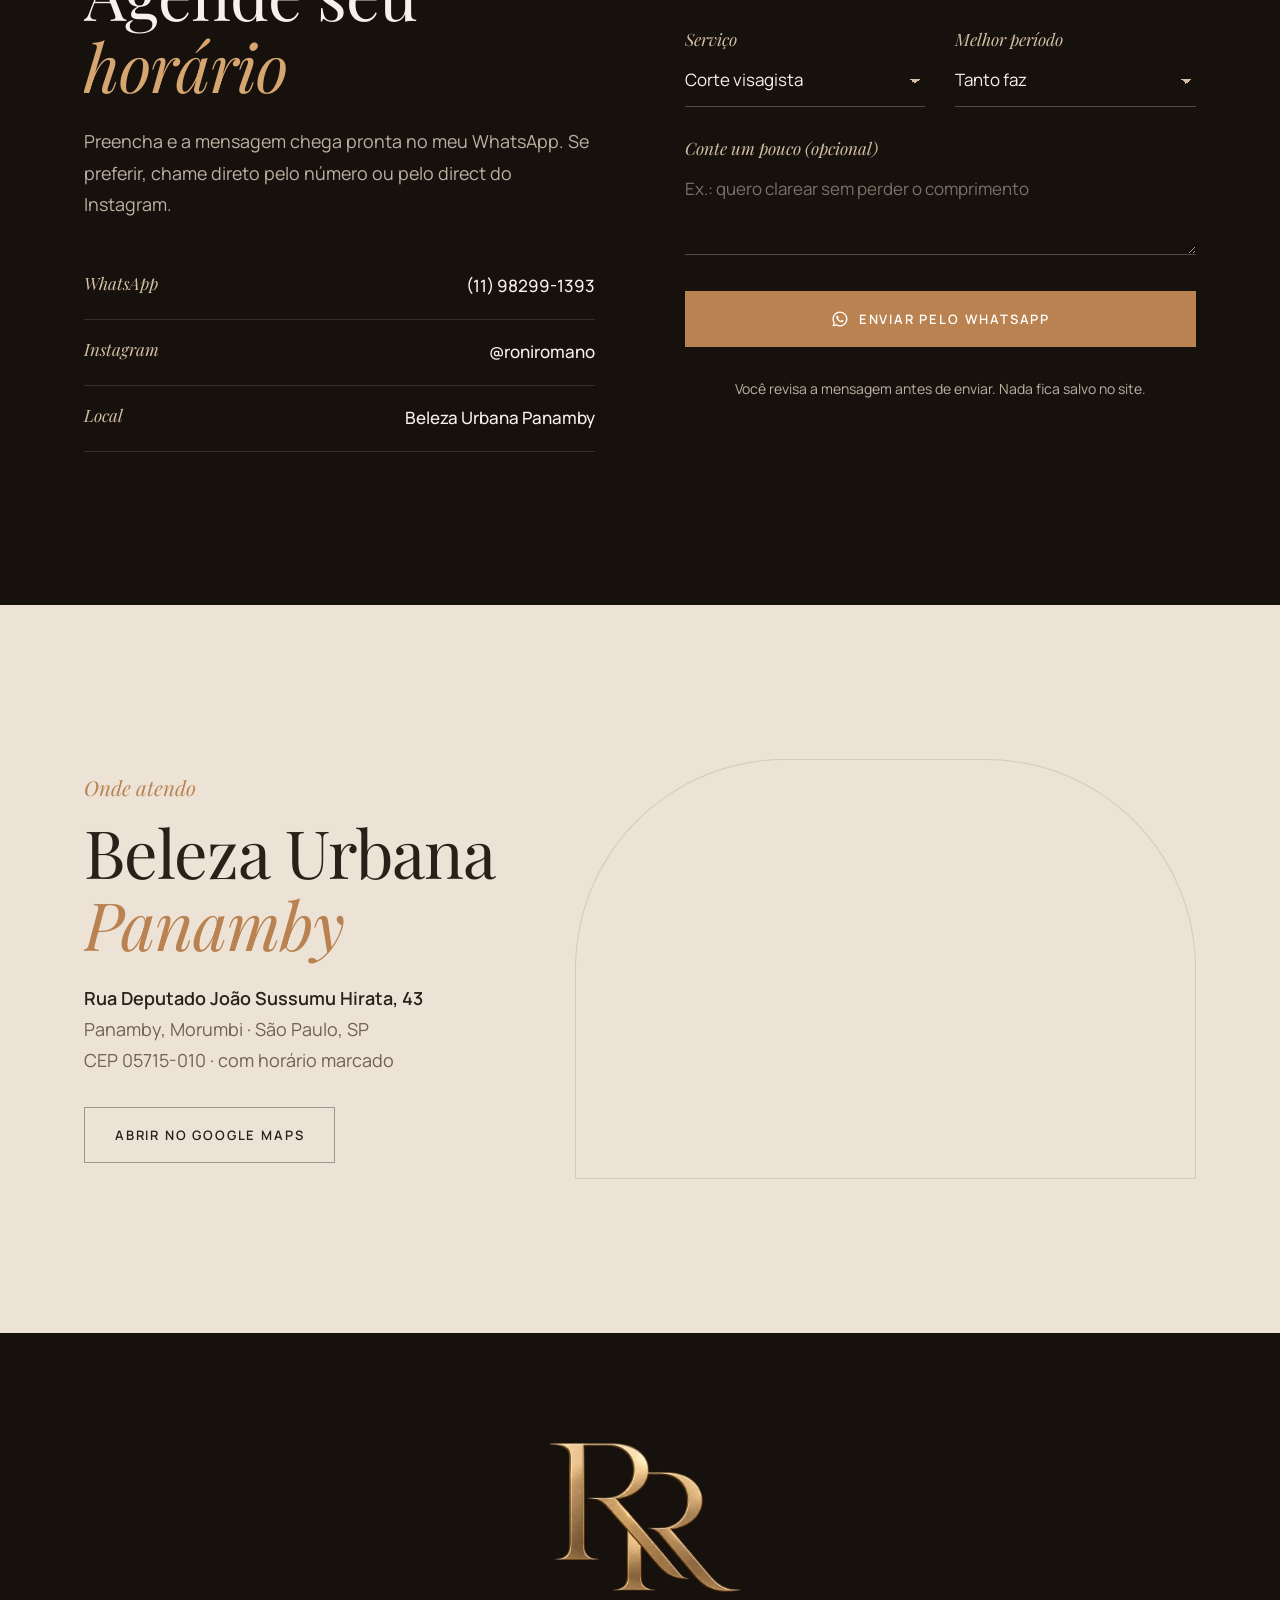
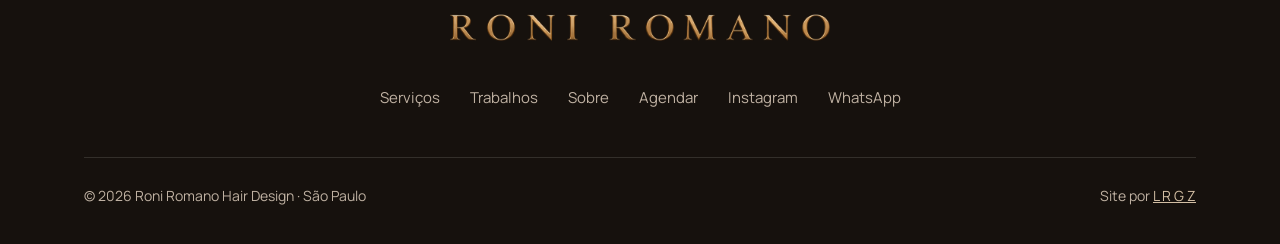
==== commit 2e68713f: "Fotos enviadas pelo Roni: estúdio original no topo, retrato no Sobre e Hair Show nos bastidores Co-A" ====
--- a/index.html
+++ b/index.html
@@ -24,7 +24,7 @@
 <link rel="preconnect" href="https://fonts.googleapis.com">
 <link rel="preconnect" href="https://fonts.gstatic.com" crossorigin>
 <link href="https://fonts.googleapis.com/css2?family=Manrope:wght@400;500;600&family=Playfair+Display:ital,wght@0,400;0,500;1,400&display=swap" rel="stylesheet">
-<link rel="preload" as="image" href="assets/img/roni-hero-1080.webp" imagesrcset="assets/img/roni-hero-640.webp 640w, assets/img/roni-hero-1080.webp 942w" imagesizes="(max-width:900px) 100vw, 50vw">
+<link rel="preload" as="image" href="assets/img/roni-hero-1080.webp" imagesrcset="assets/img/roni-hero-640.webp 640w, assets/img/roni-hero-1080.webp 972w" imagesizes="(max-width:900px) 100vw, 50vw">
 <link rel="stylesheet" href="assets/style.css?v=3">
 <script>document.documentElement.classList.add("js")</script>
 <script type="application/ld+json">
@@ -68,7 +68,7 @@
     </ul>
   </div>
   <figure class="hero__foto">
-    <img src="assets/img/roni-hero-1080.webp" srcset="assets/img/roni-hero-640.webp 640w, assets/img/roni-hero-1080.webp 942w" sizes="(max-width:900px) 100vw, 50vw" width="942" height="1570" alt="Roni Romano de blusa preta, sentado, sorrindo, em estúdio escuro" fetchpriority="high">
+    <img src="assets/img/roni-hero-1080.webp" srcset="assets/img/roni-hero-640.webp 640w, assets/img/roni-hero-1080.webp 972w" sizes="(max-width:900px) 100vw, 50vw" width="972" height="1620" alt="Roni Romano de blusa preta, sentado, sorrindo, em estúdio escuro" fetchpriority="high">
   </figure>
 </section>
 
@@ -187,7 +187,7 @@
 <section class="secao" id="sobre">
   <div class="caixa">
     <div class="sobre">
-      <div class="sobre__foto revela"><figure><img data-paralaxe src="assets/img/roni-sobre-640.webp" srcset="assets/img/roni-sobre-640.webp 640w, assets/img/roni-sobre-1080.webp 1080w" sizes="(max-width:900px) 86vw, 440px" width="640" height="800" alt="Retrato de Roni Romano de blusa preta, sorrindo" loading="lazy"></figure></div>
+      <div class="sobre__foto revela"><figure><img data-paralaxe src="assets/img/roni-sobre-640.webp" srcset="assets/img/roni-sobre-640.webp 640w, assets/img/roni-sobre-1080.webp 1080w" sizes="(max-width:900px) 86vw, 440px" width="640" height="800" alt="Roni Romano de casaco de pelúcia marrom diante de um painel colorido" loading="lazy"></figure></div>
       <div>
         <p class="chapeu revela">Sobre</p>
         <h2 class="revela" style="--d:1"><span class="mascara"><span>Beleza também é <em>conhecimento</em></span></span></h2>
@@ -205,9 +205,9 @@
     </div>
     <div class="bastidores">
       <figure class="revela"><img src="assets/img/bast-1-640.webp" width="640" height="800" alt="Roni com cliente ruiva no salão" loading="lazy"></figure>
-      <figure class="revela" style="--d:1"><img src="assets/img/roni-paris-640.webp" width="640" height="800" alt="Roni em um café em Paris com a Torre Eiffel ao fundo" loading="lazy"></figure>
+      <figure class="revela" style="--d:1"><img src="assets/img/roni-palco-640.webp" width="640" height="800" alt="Roni no palco do Hair Show, do Hair Summit" loading="lazy"></figure>
       <figure class="revela" style="--d:2"><img src="assets/img/bast-4-640.webp" width="640" height="800" alt="Roni ajeitando as ondas de uma cliente loira" loading="lazy"></figure>
-      <figure class="revela" style="--d:3"><img src="assets/img/roni-palco-640.webp" width="640" height="800" alt="Roni de jaqueta bordada em evento" loading="lazy"></figure>
+      <figure class="revela" style="--d:3"><img src="assets/img/roni-hairshow-640.webp" width="640" height="800" alt="Roni nos bastidores do Hair Show, com modelos ao fundo" loading="lazy"></figure>
     </div>
   </div>
 </section>
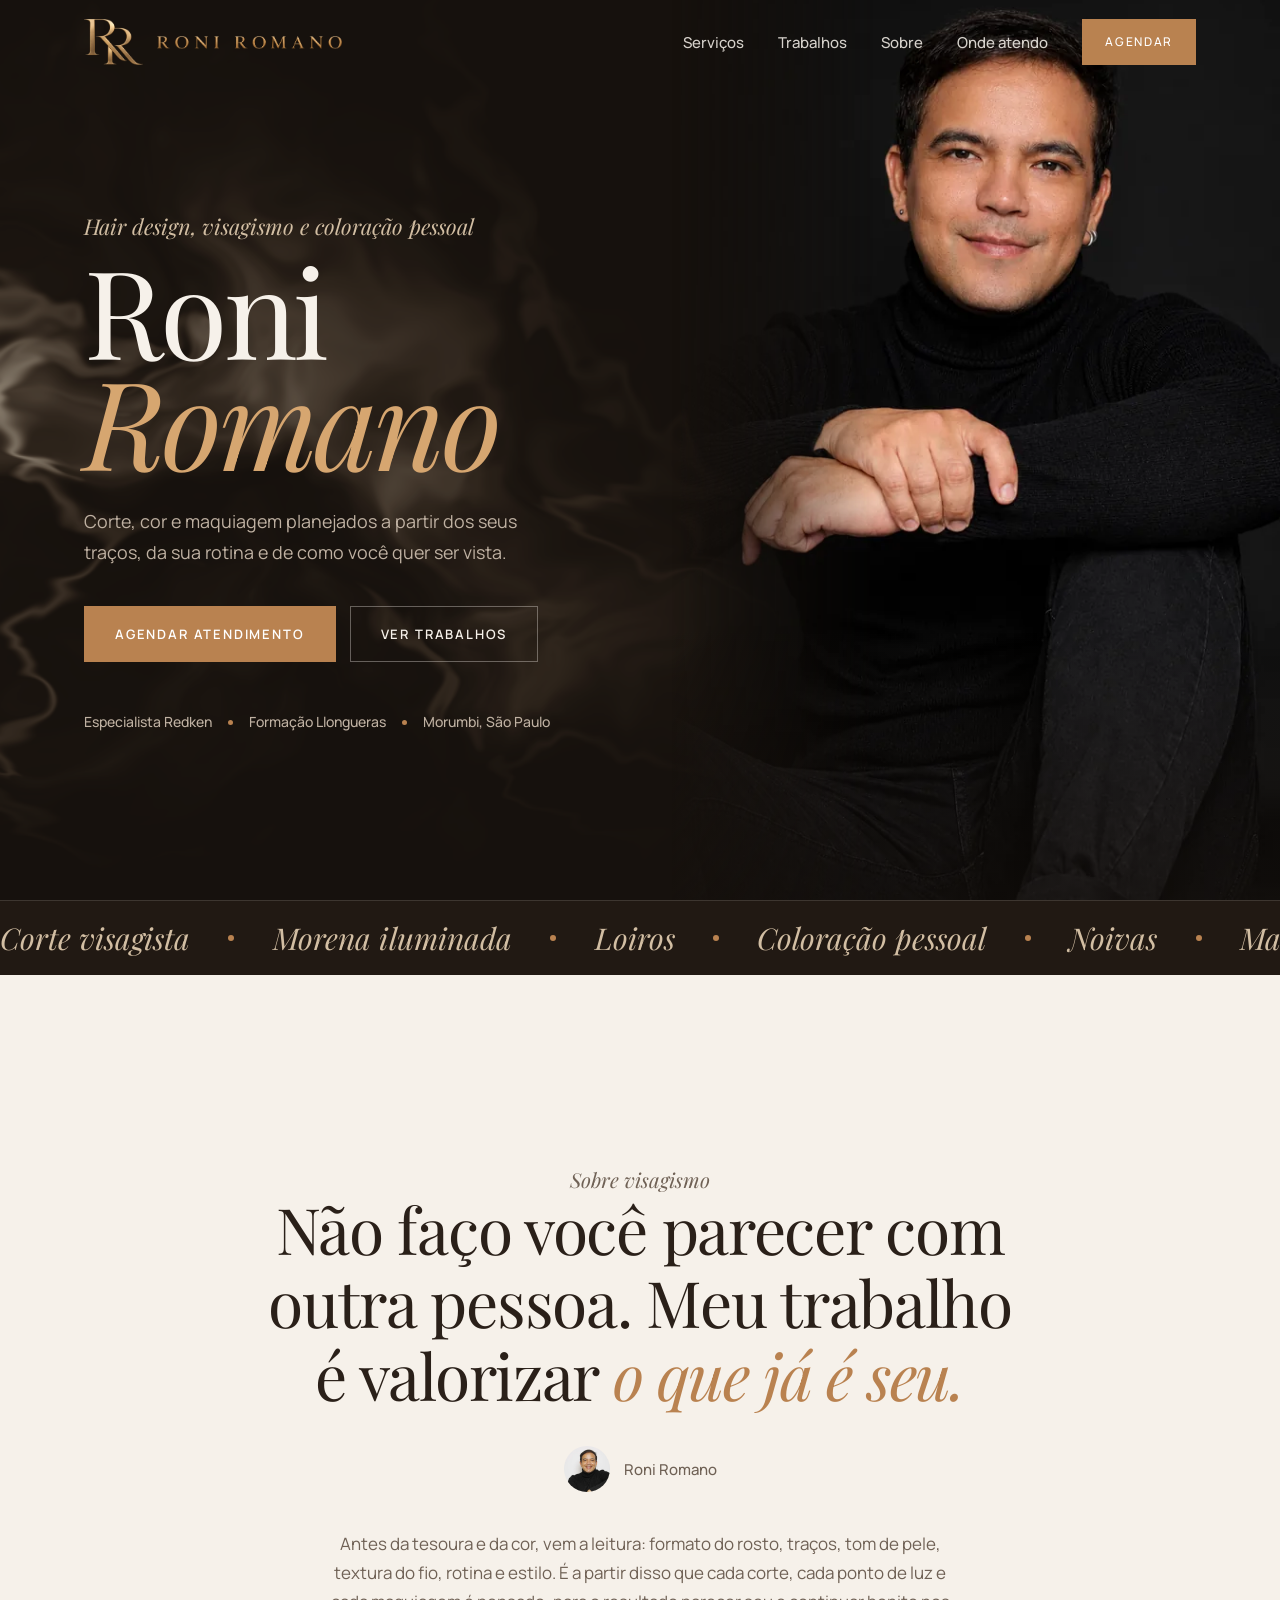
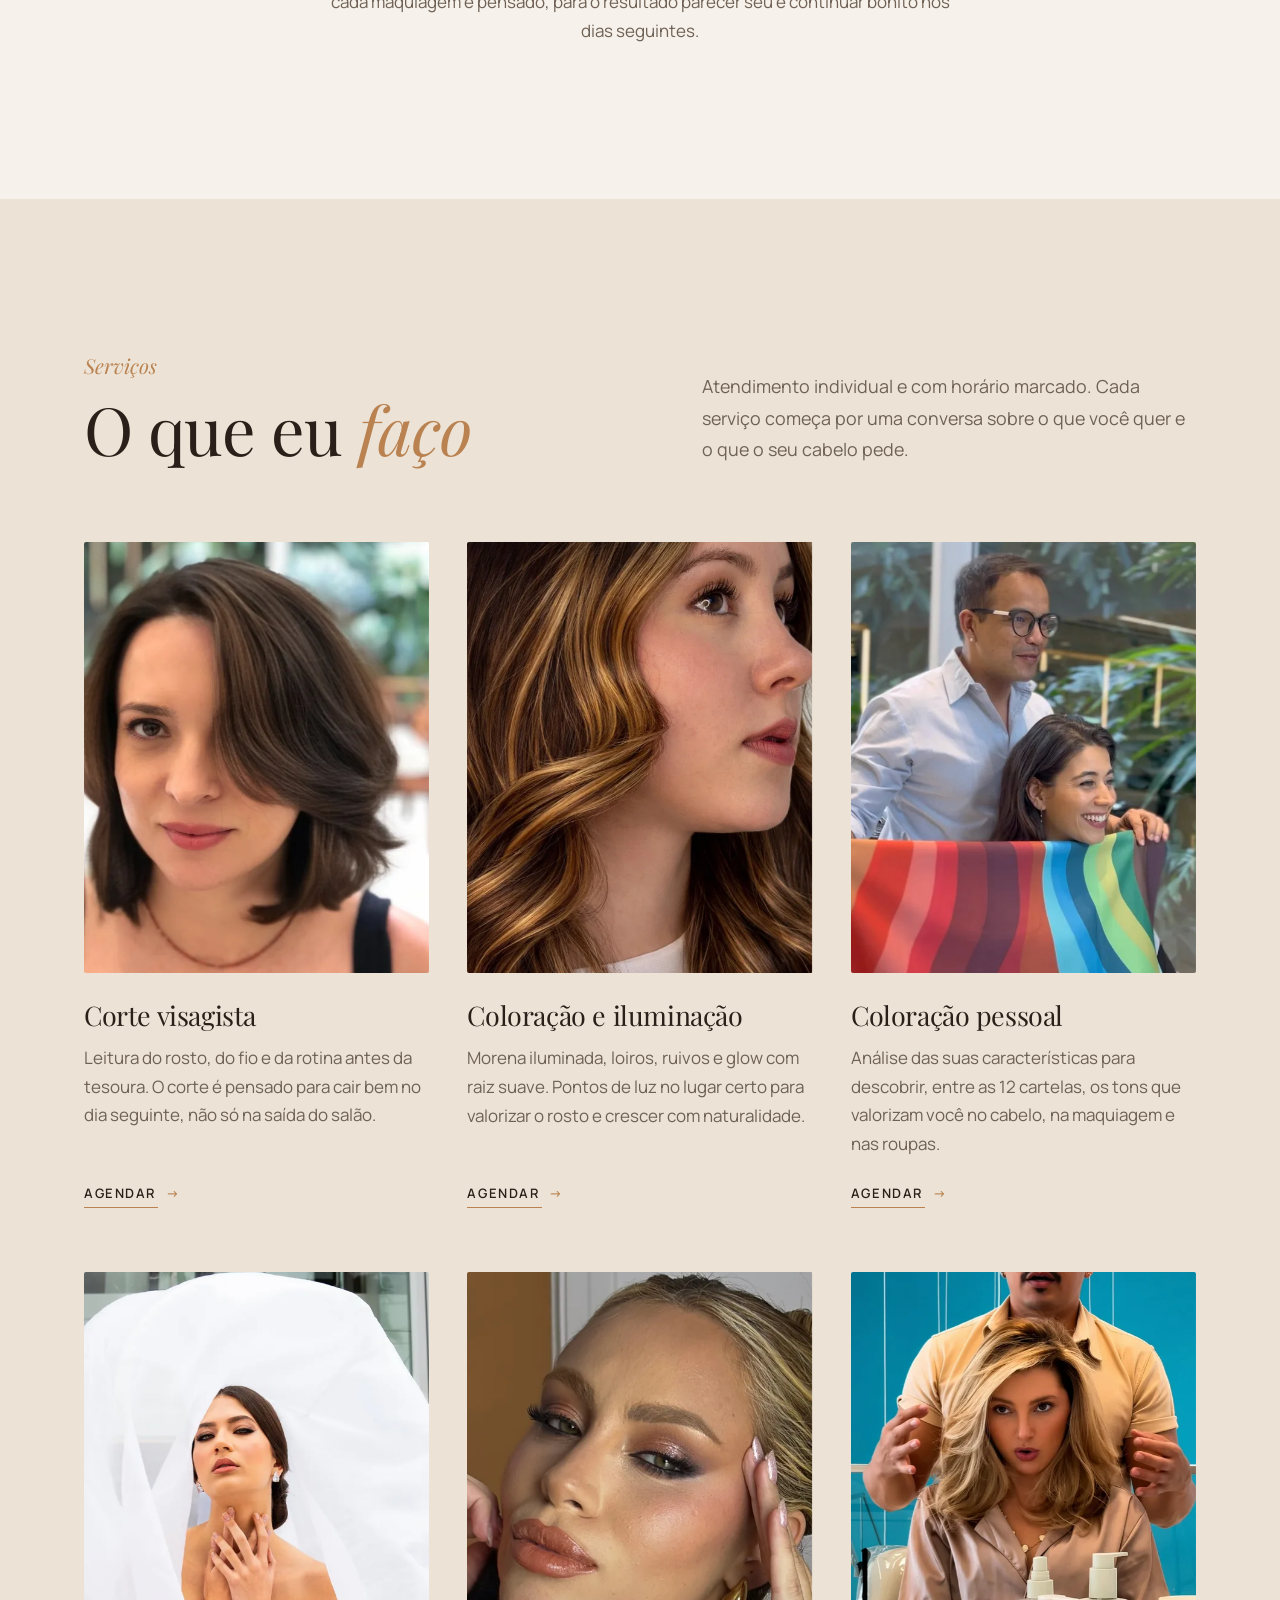
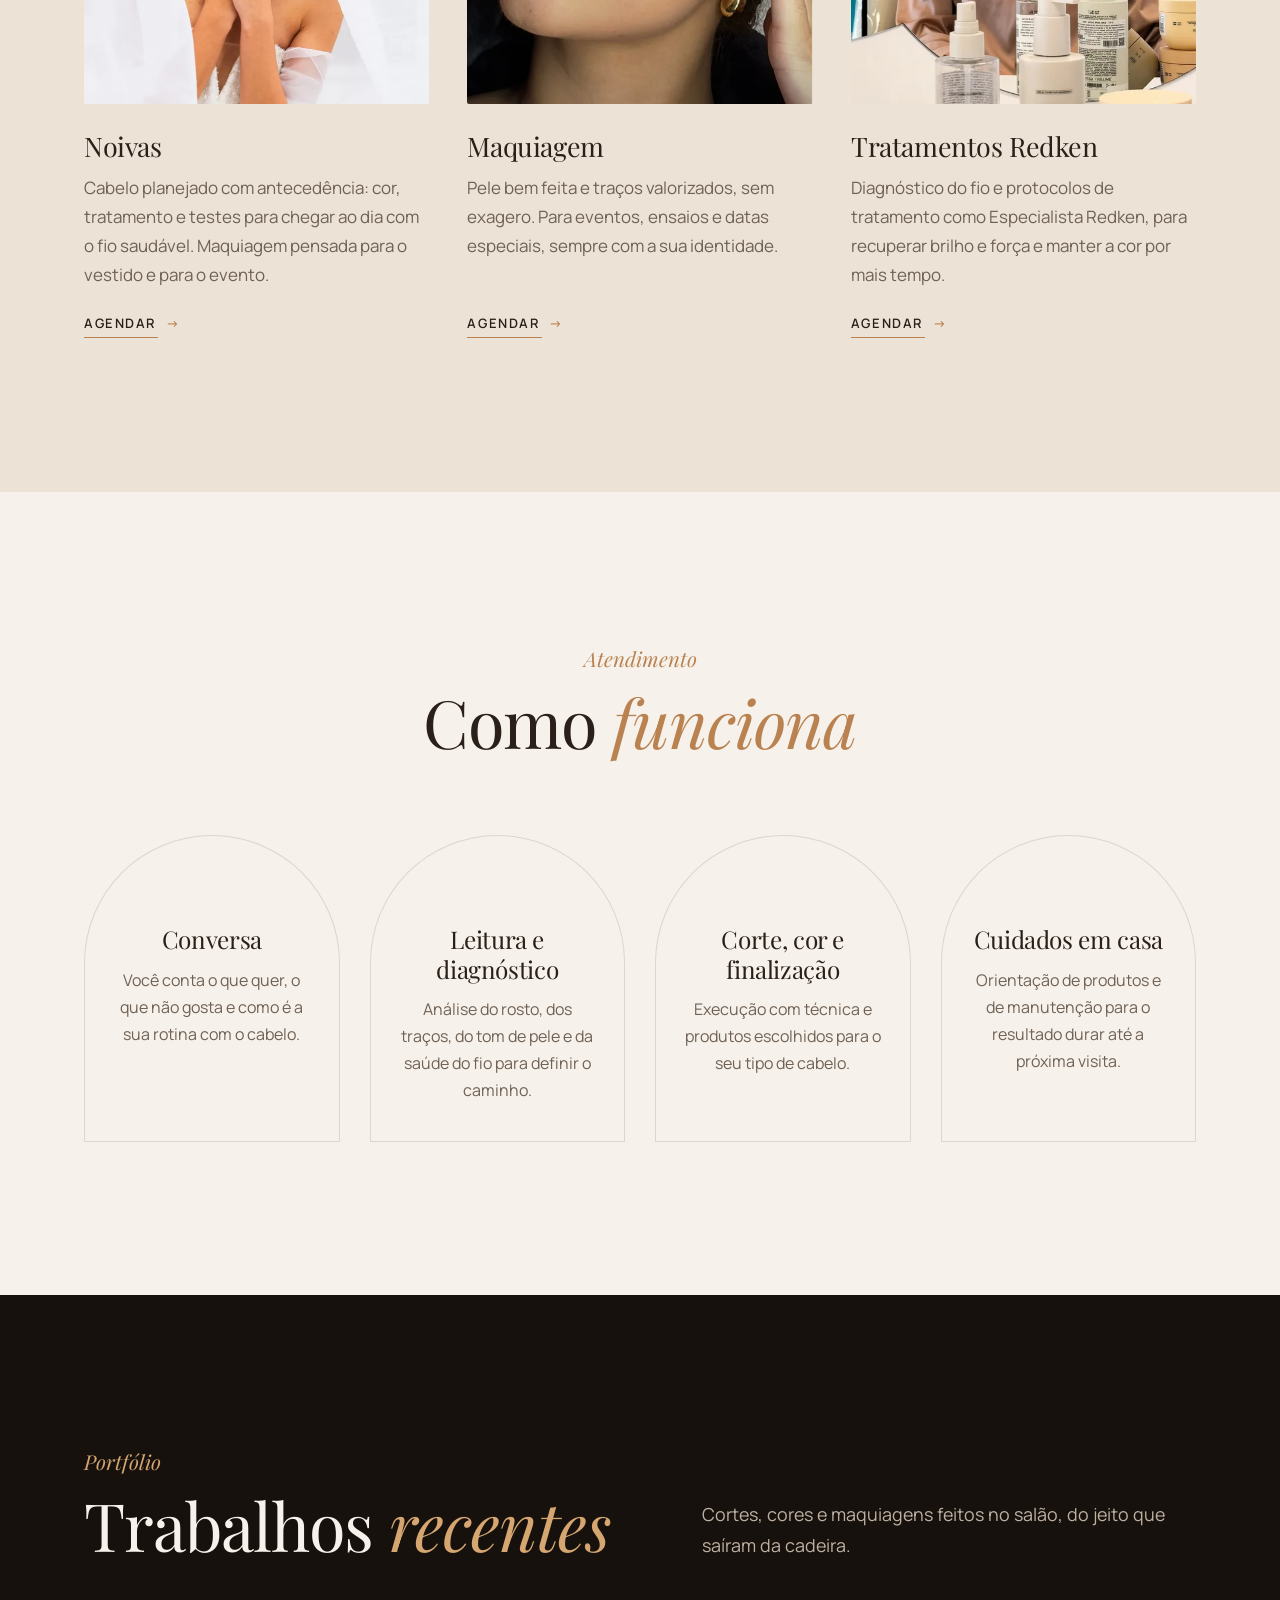
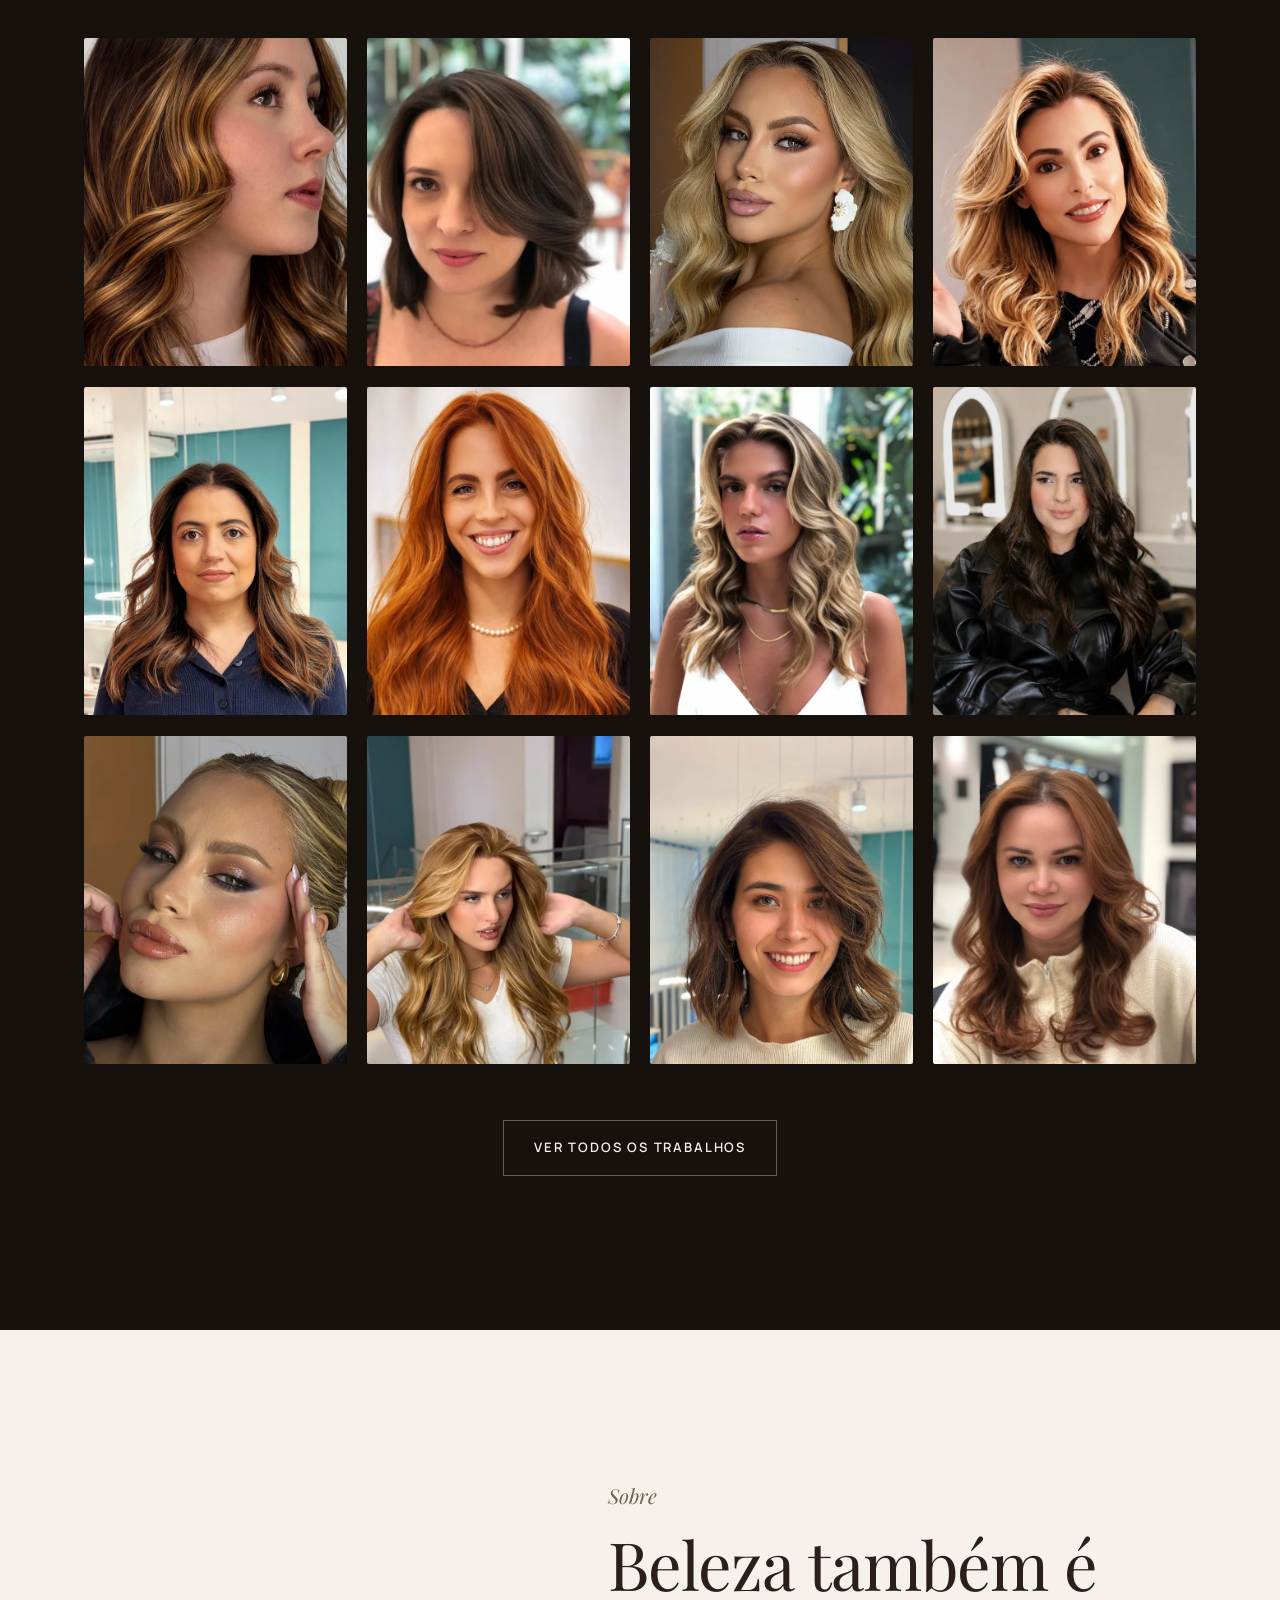
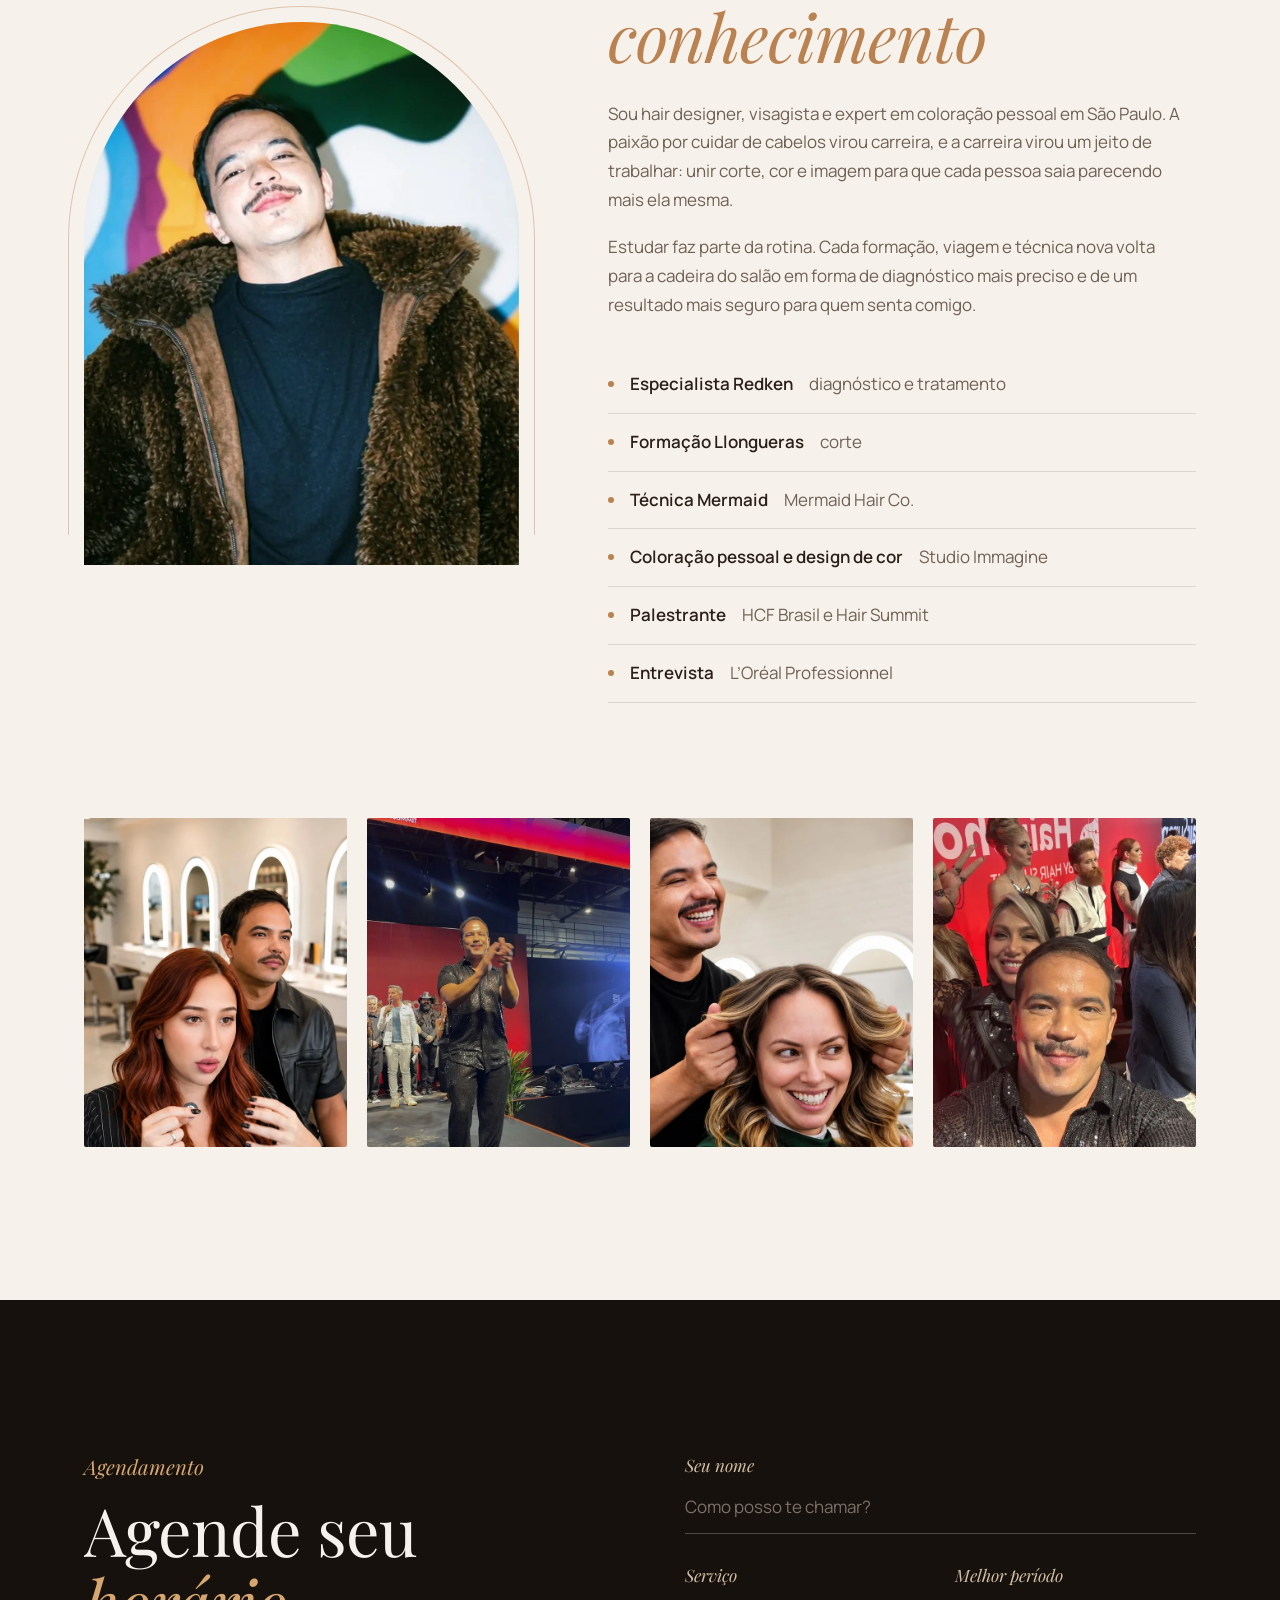
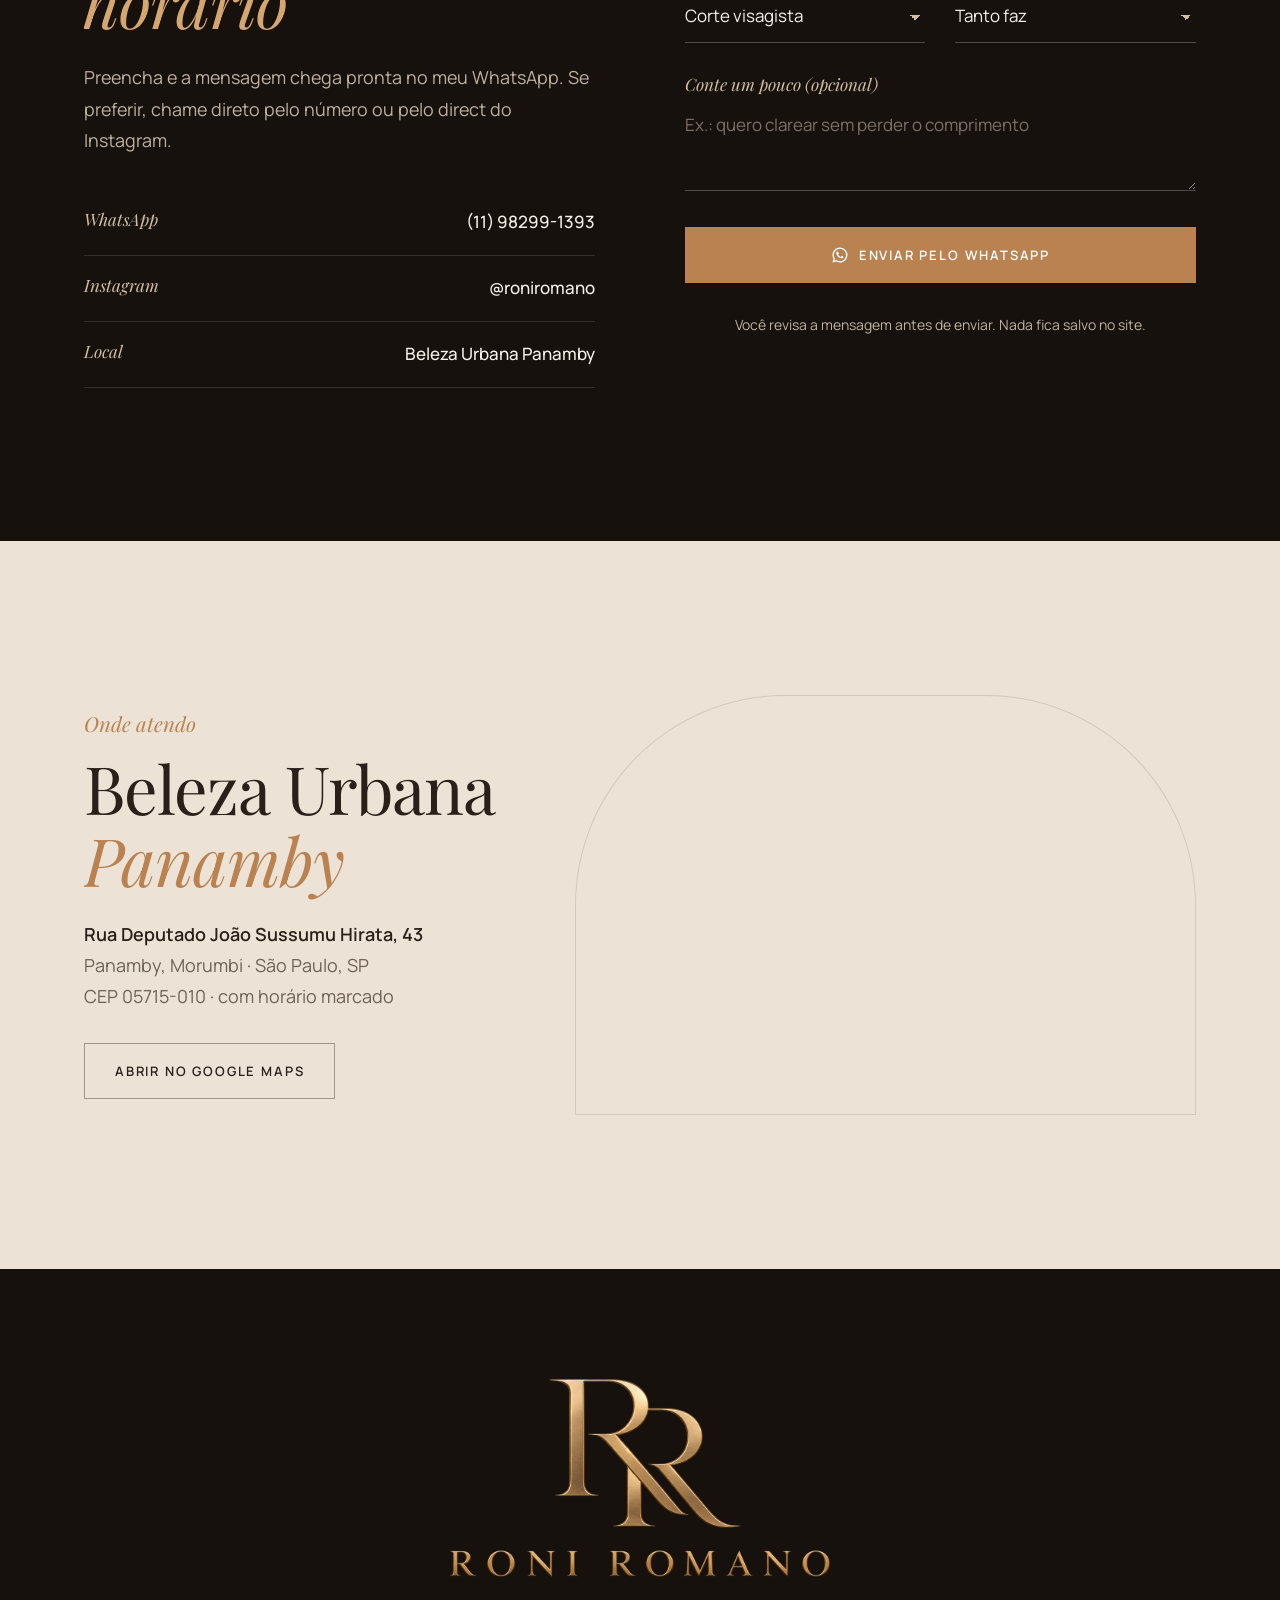
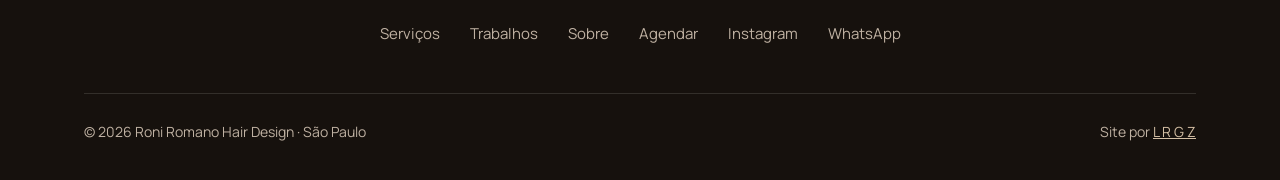
==== commit e213c168: "Hero volta para a foto otimizada e bastidores alinhados lado a lado Co-Authored-By: Claude Opus 5.5 " ====
--- a/index.html
+++ b/index.html
@@ -24,7 +24,7 @@
 <link rel="preconnect" href="https://fonts.googleapis.com">
 <link rel="preconnect" href="https://fonts.gstatic.com" crossorigin>
 <link href="https://fonts.googleapis.com/css2?family=Manrope:wght@400;500;600&family=Playfair+Display:ital,wght@0,400;0,500;1,400&display=swap" rel="stylesheet">
-<link rel="preload" as="image" href="assets/img/roni-hero-1080.webp" imagesrcset="assets/img/roni-hero-640.webp 640w, assets/img/roni-hero-1080.webp 972w" imagesizes="(max-width:900px) 100vw, 50vw">
+<link rel="preload" as="image" href="assets/img/roni-hero-1080.webp" imagesrcset="assets/img/roni-hero-640.webp 640w, assets/img/roni-hero-1080.webp 942w" imagesizes="(max-width:900px) 100vw, 50vw">
 <link rel="stylesheet" href="assets/style.css?v=3">
 <script>document.documentElement.classList.add("js")</script>
 <script type="application/ld+json">
@@ -68,7 +68,7 @@
     </ul>
   </div>
   <figure class="hero__foto">
-    <img src="assets/img/roni-hero-1080.webp" srcset="assets/img/roni-hero-640.webp 640w, assets/img/roni-hero-1080.webp 972w" sizes="(max-width:900px) 100vw, 50vw" width="972" height="1620" alt="Roni Romano de blusa preta, sentado, sorrindo, em estúdio escuro" fetchpriority="high">
+    <img src="assets/img/roni-hero-1080.webp" srcset="assets/img/roni-hero-640.webp 640w, assets/img/roni-hero-1080.webp 942w" sizes="(max-width:900px) 100vw, 50vw" width="942" height="1570" alt="Roni Romano de blusa preta, sentado, sorrindo, em estúdio escuro" fetchpriority="high">
   </figure>
 </section>
 
--- a/assets/style.css
+++ b/assets/style.css
@@ -189,7 +189,6 @@
 .formacoes span{color:var(--mudo)}
 .bastidores{display:grid;grid-template-columns:repeat(4,minmax(0,1fr));gap:clamp(12px,1.6vw,22px);margin-top:clamp(70px,9vw,120px);align-items:start}
 .bastidores figure{margin:0;aspect-ratio:4/5;overflow:hidden;border-radius:2px}
-.bastidores figure:nth-child(even){margin-top:clamp(30px,5vw,70px)}
 .bastidores img{width:100%;height:100%;object-fit:cover}
 
 /* agendar */
@@ -304,7 +303,6 @@
   .sobre,.agendar,.endereco{grid-template-columns:1fr}
   .sobre__foto{margin:0 auto;max-width:400px}
   .bastidores{grid-template-columns:repeat(2,minmax(0,1fr))}
-  .bastidores figure:nth-child(even){margin-top:36px}
   .zap{display:flex}
 }
 @media (max-width:640px){
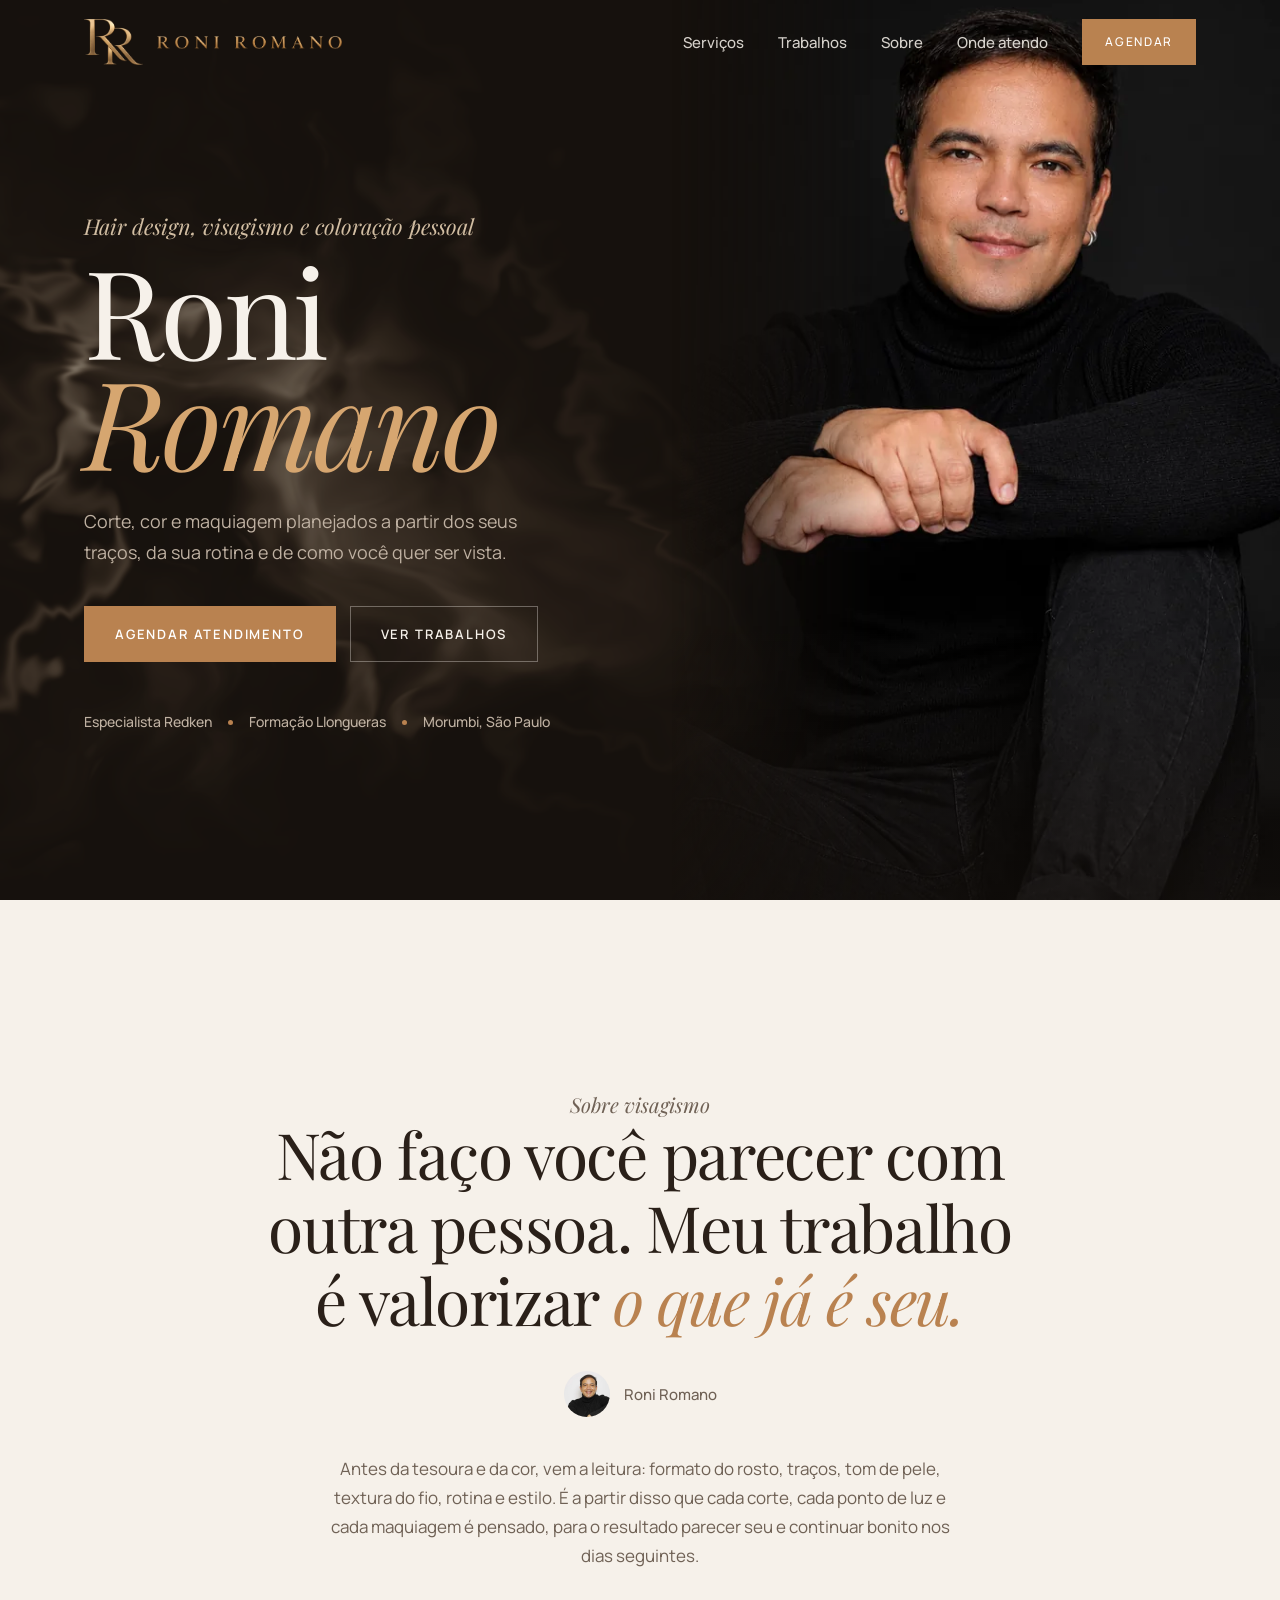
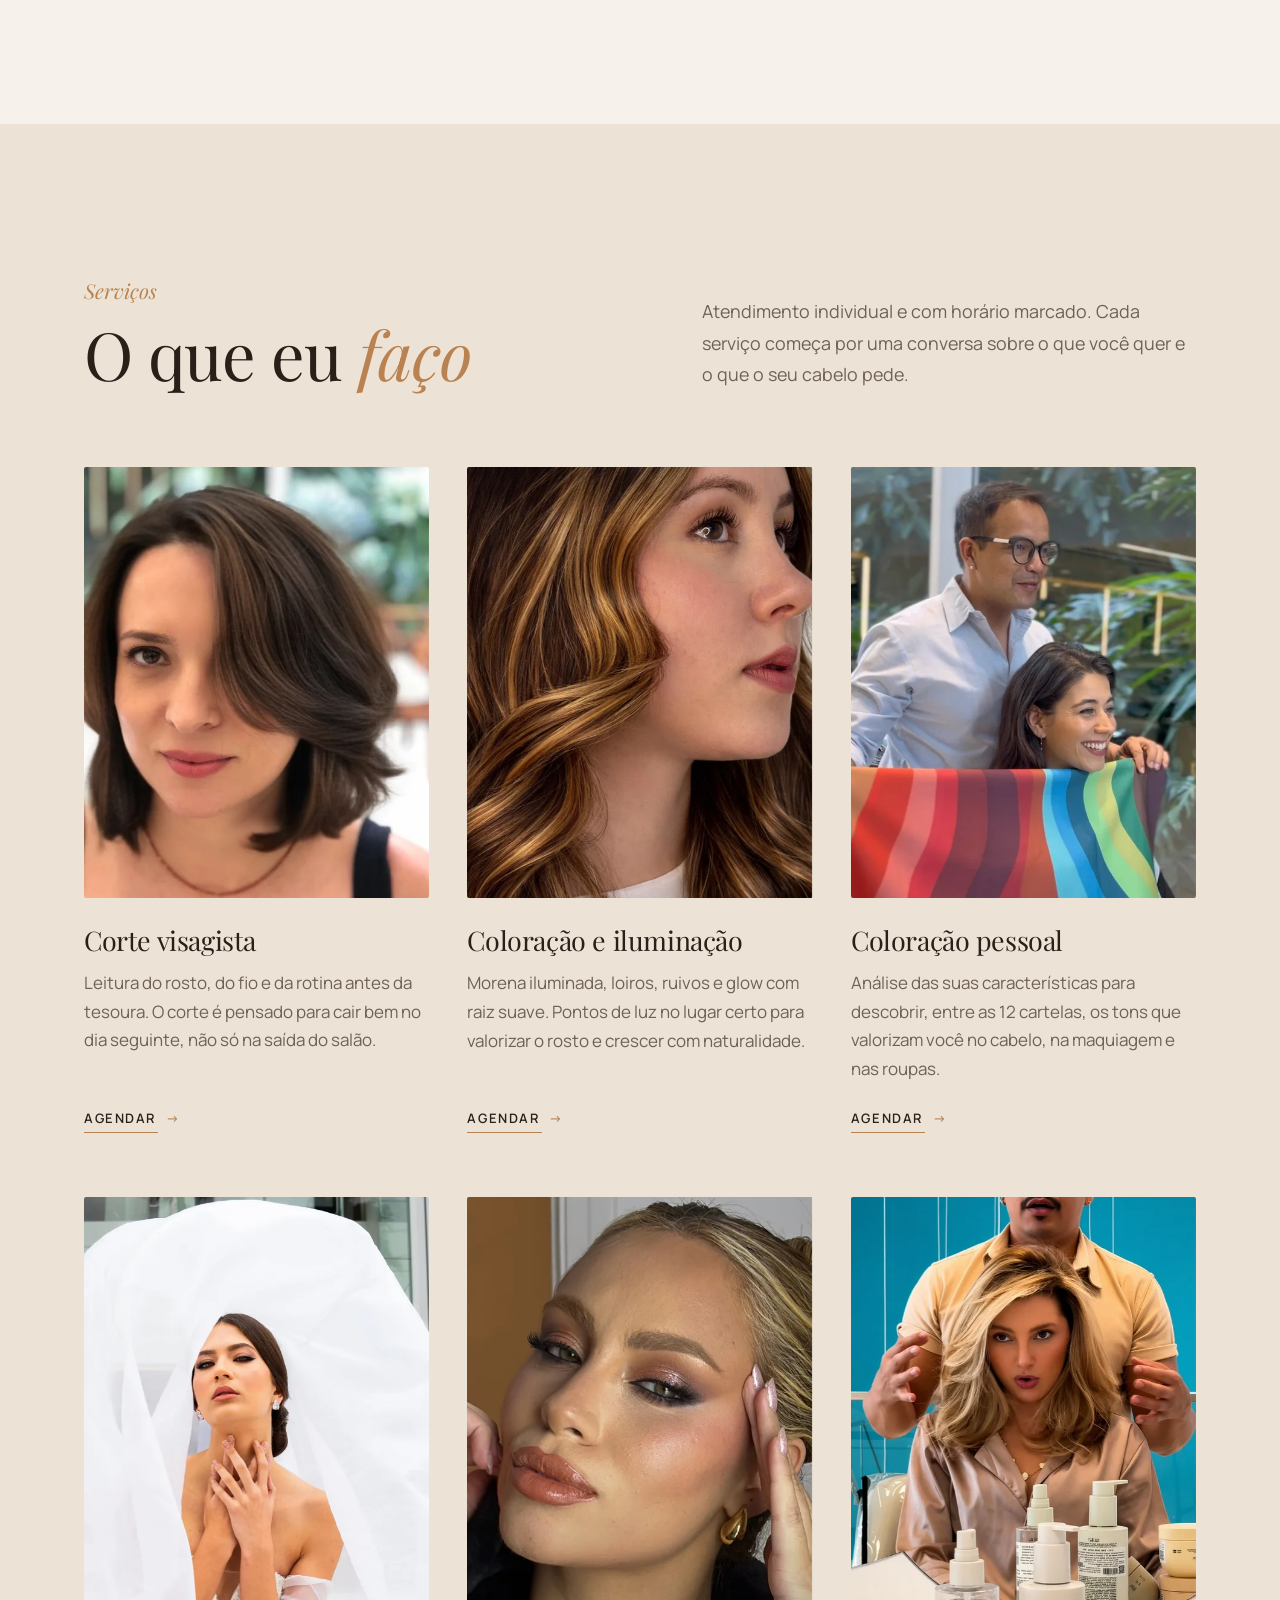
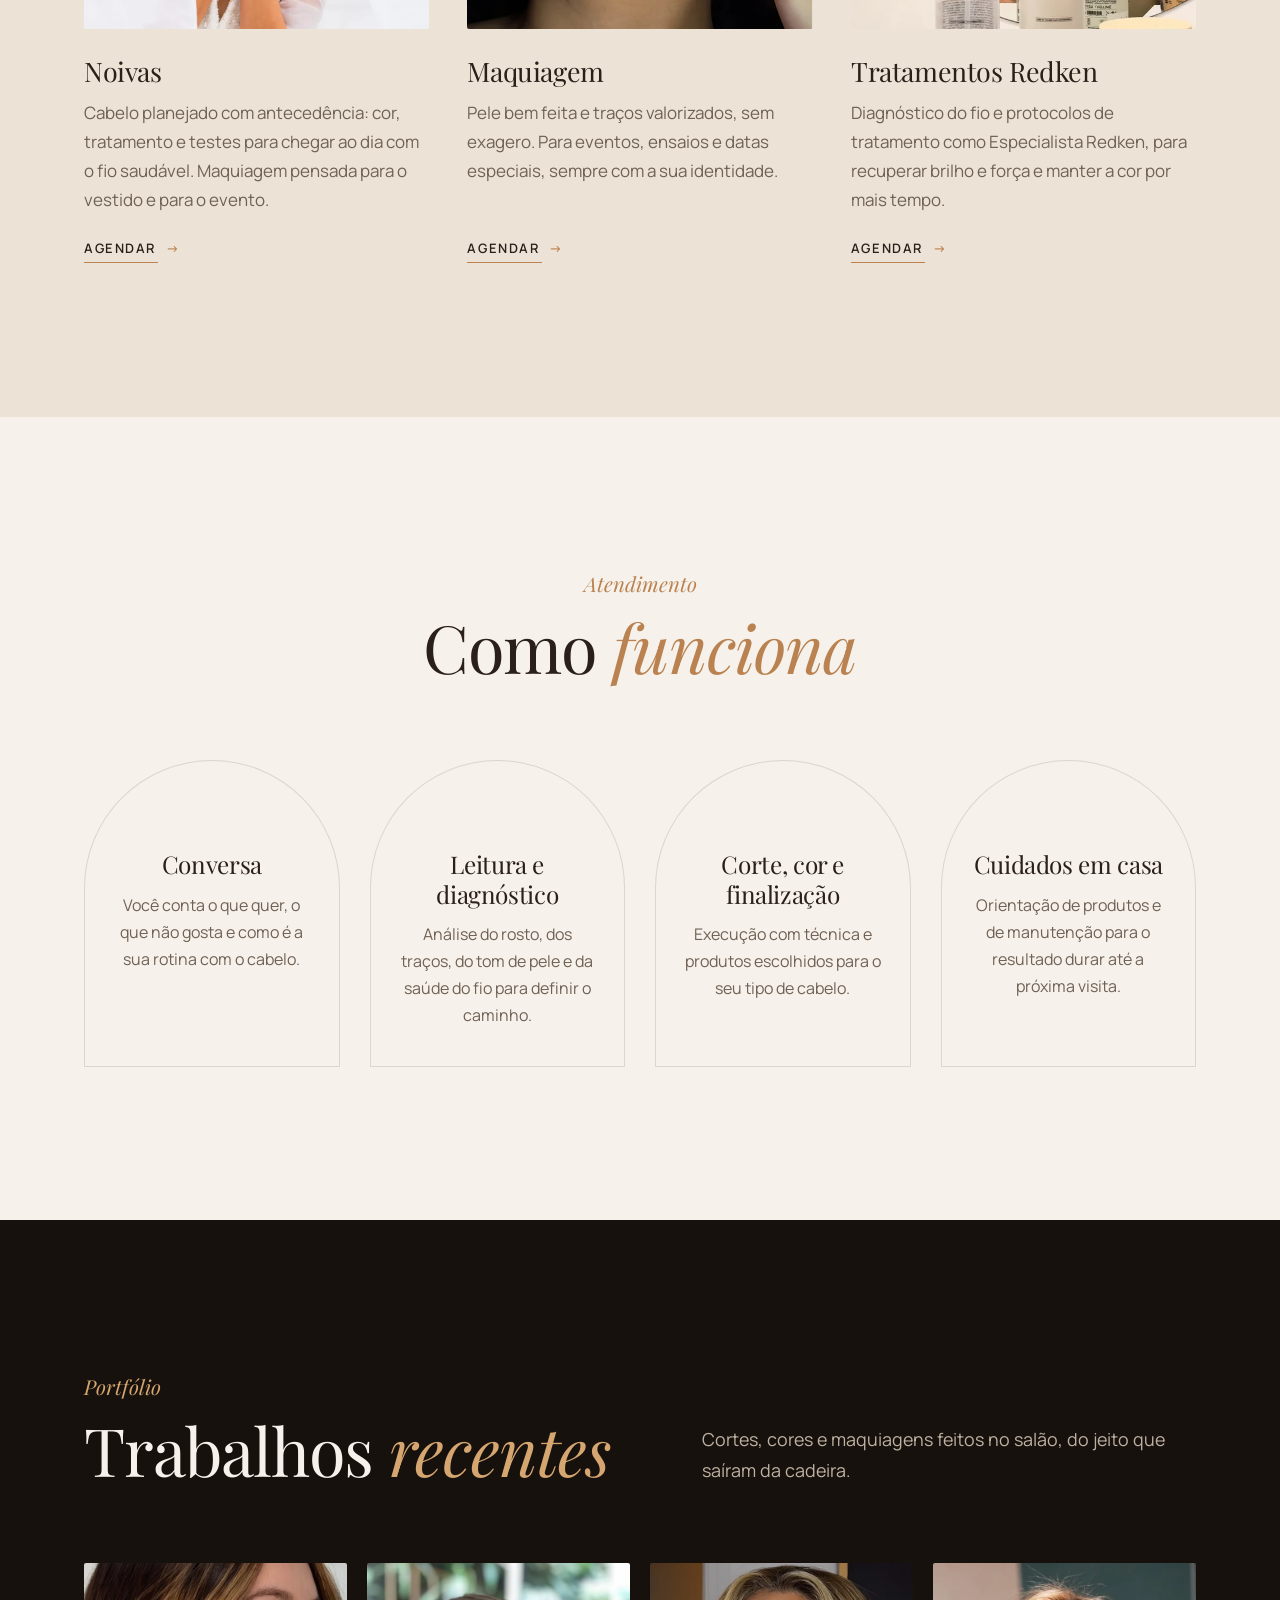
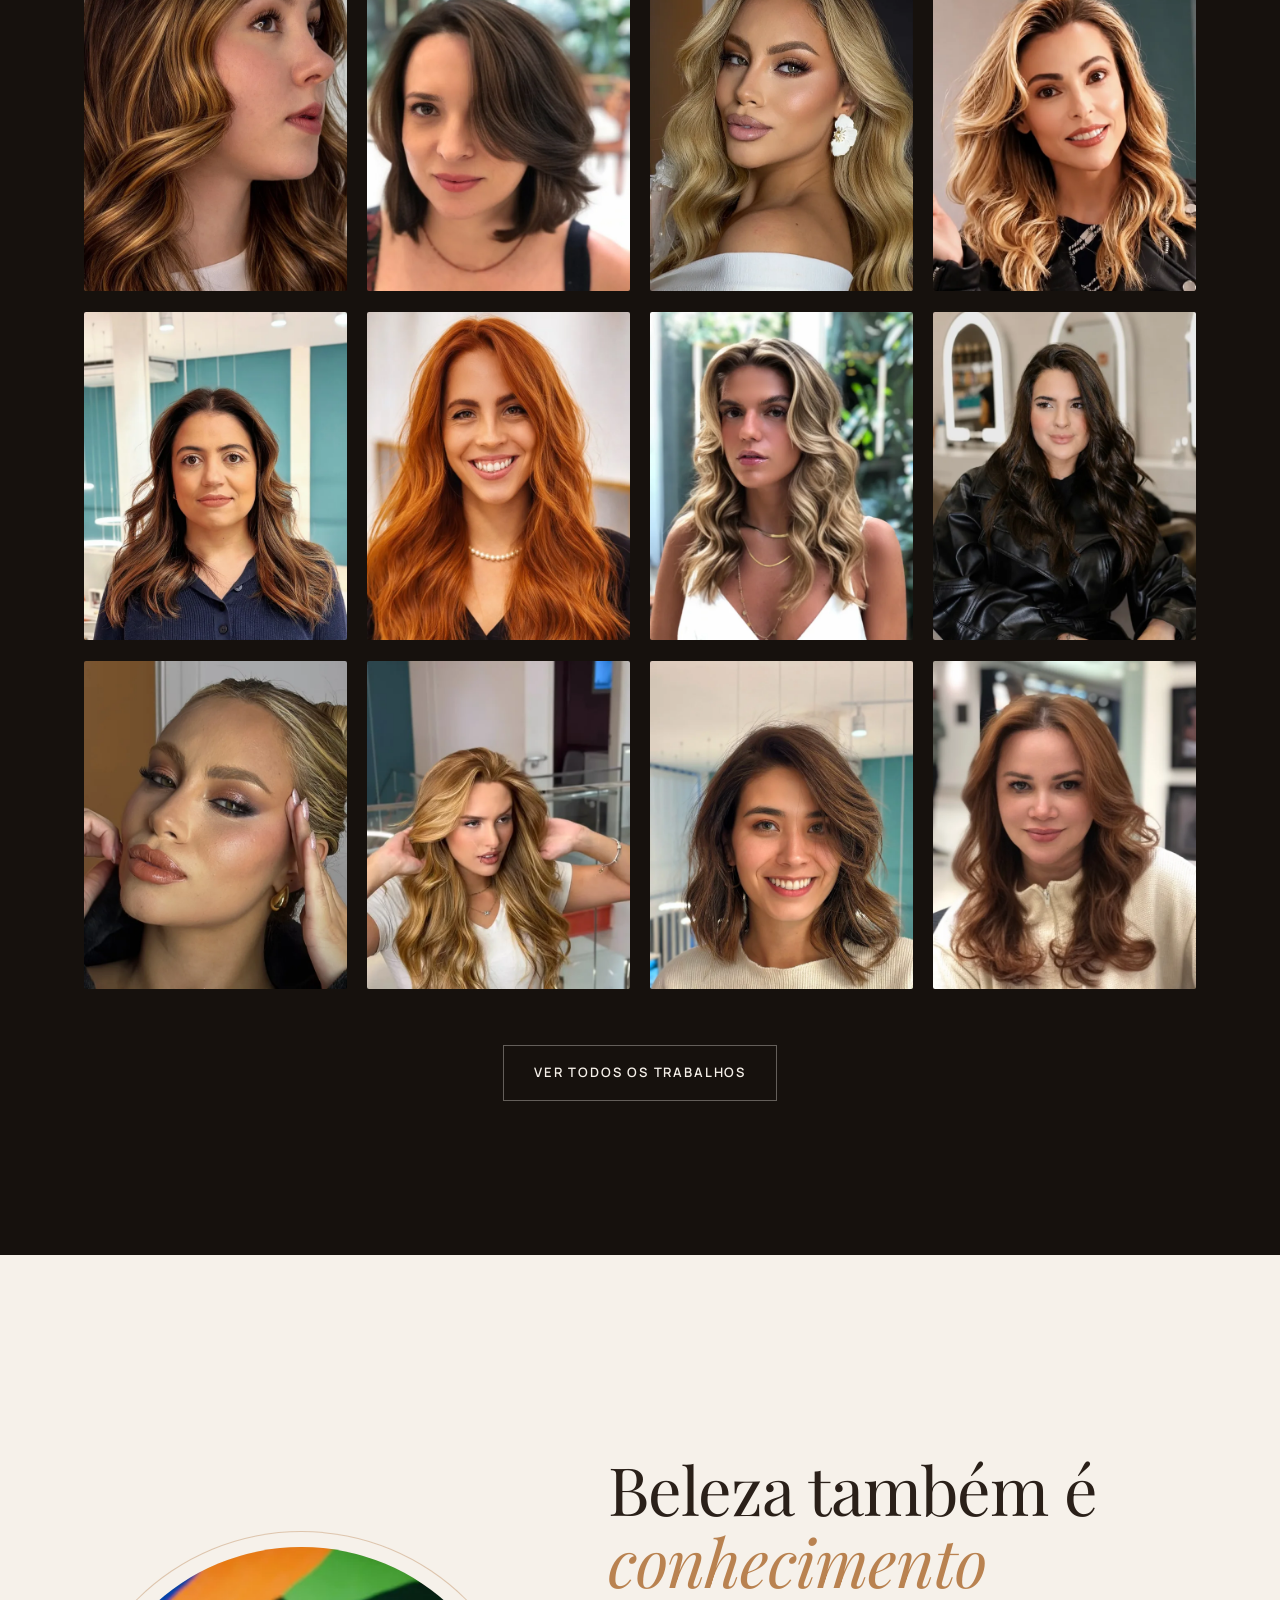
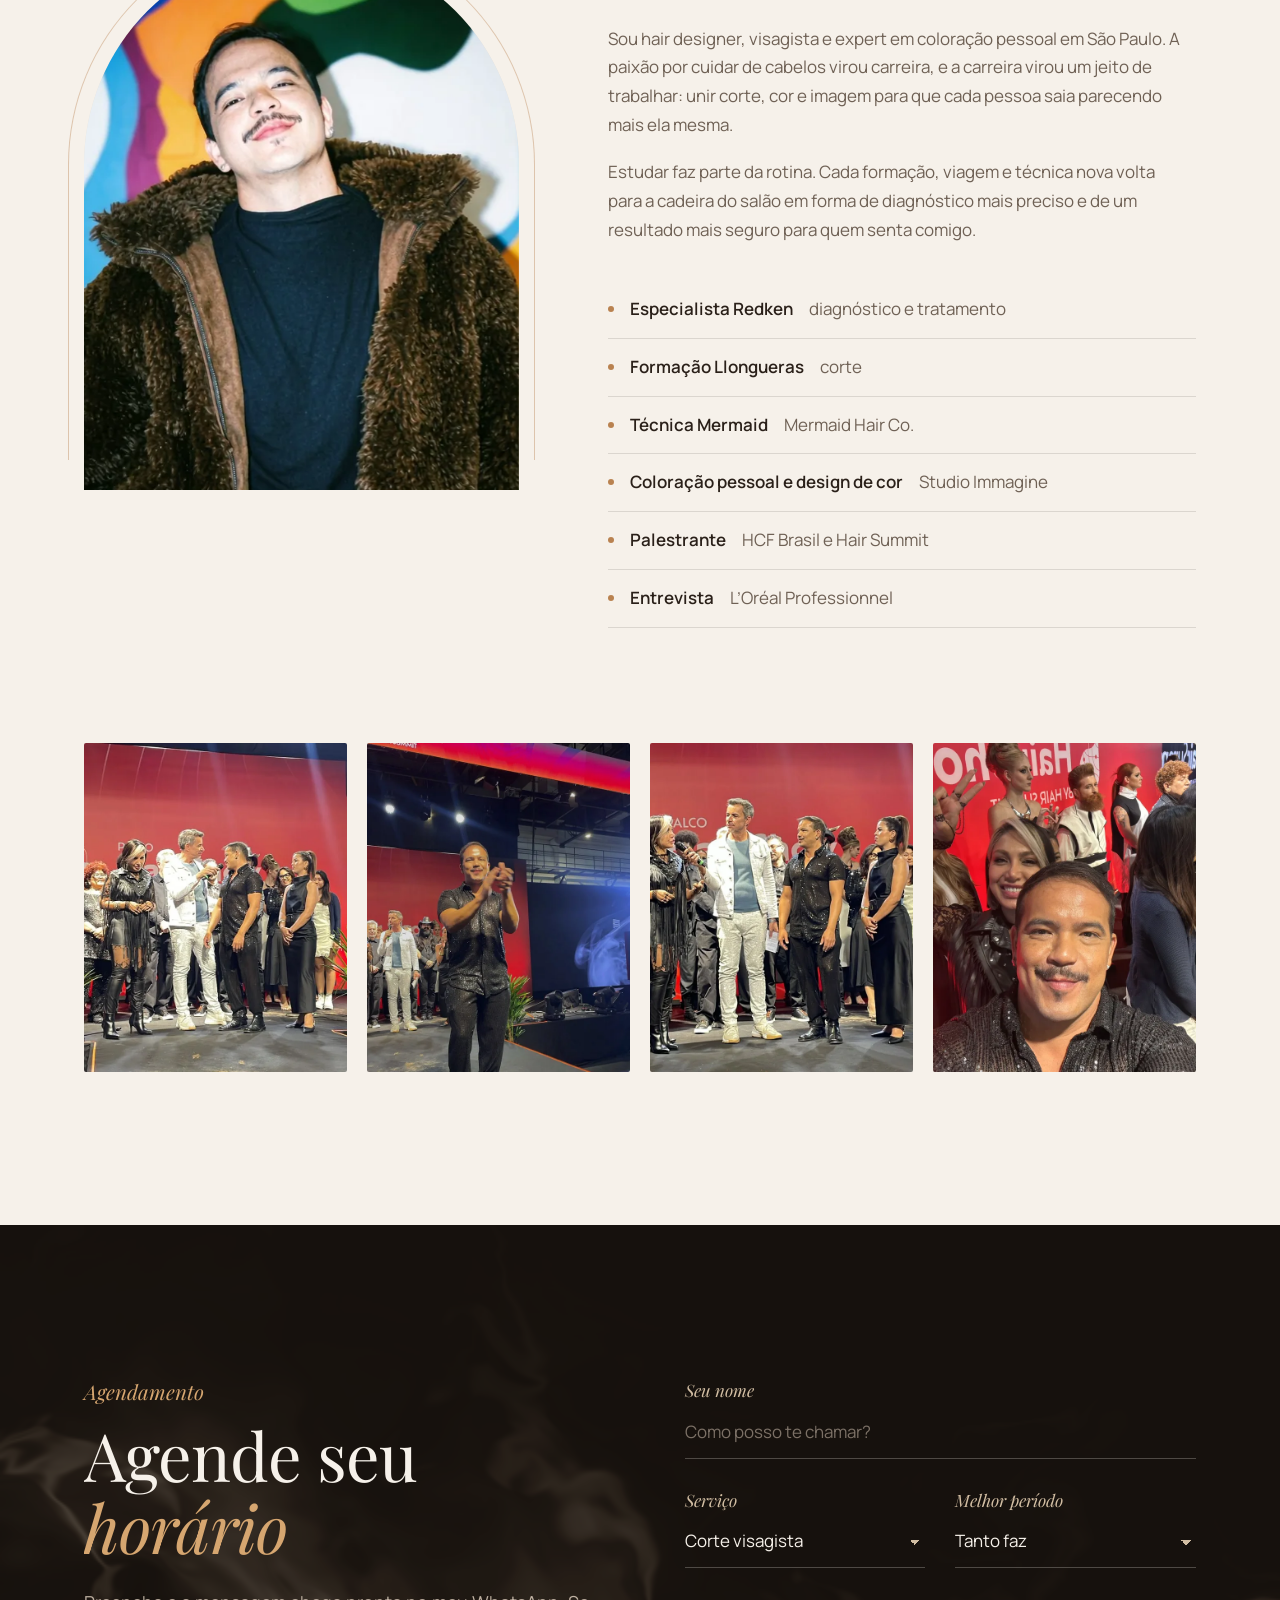
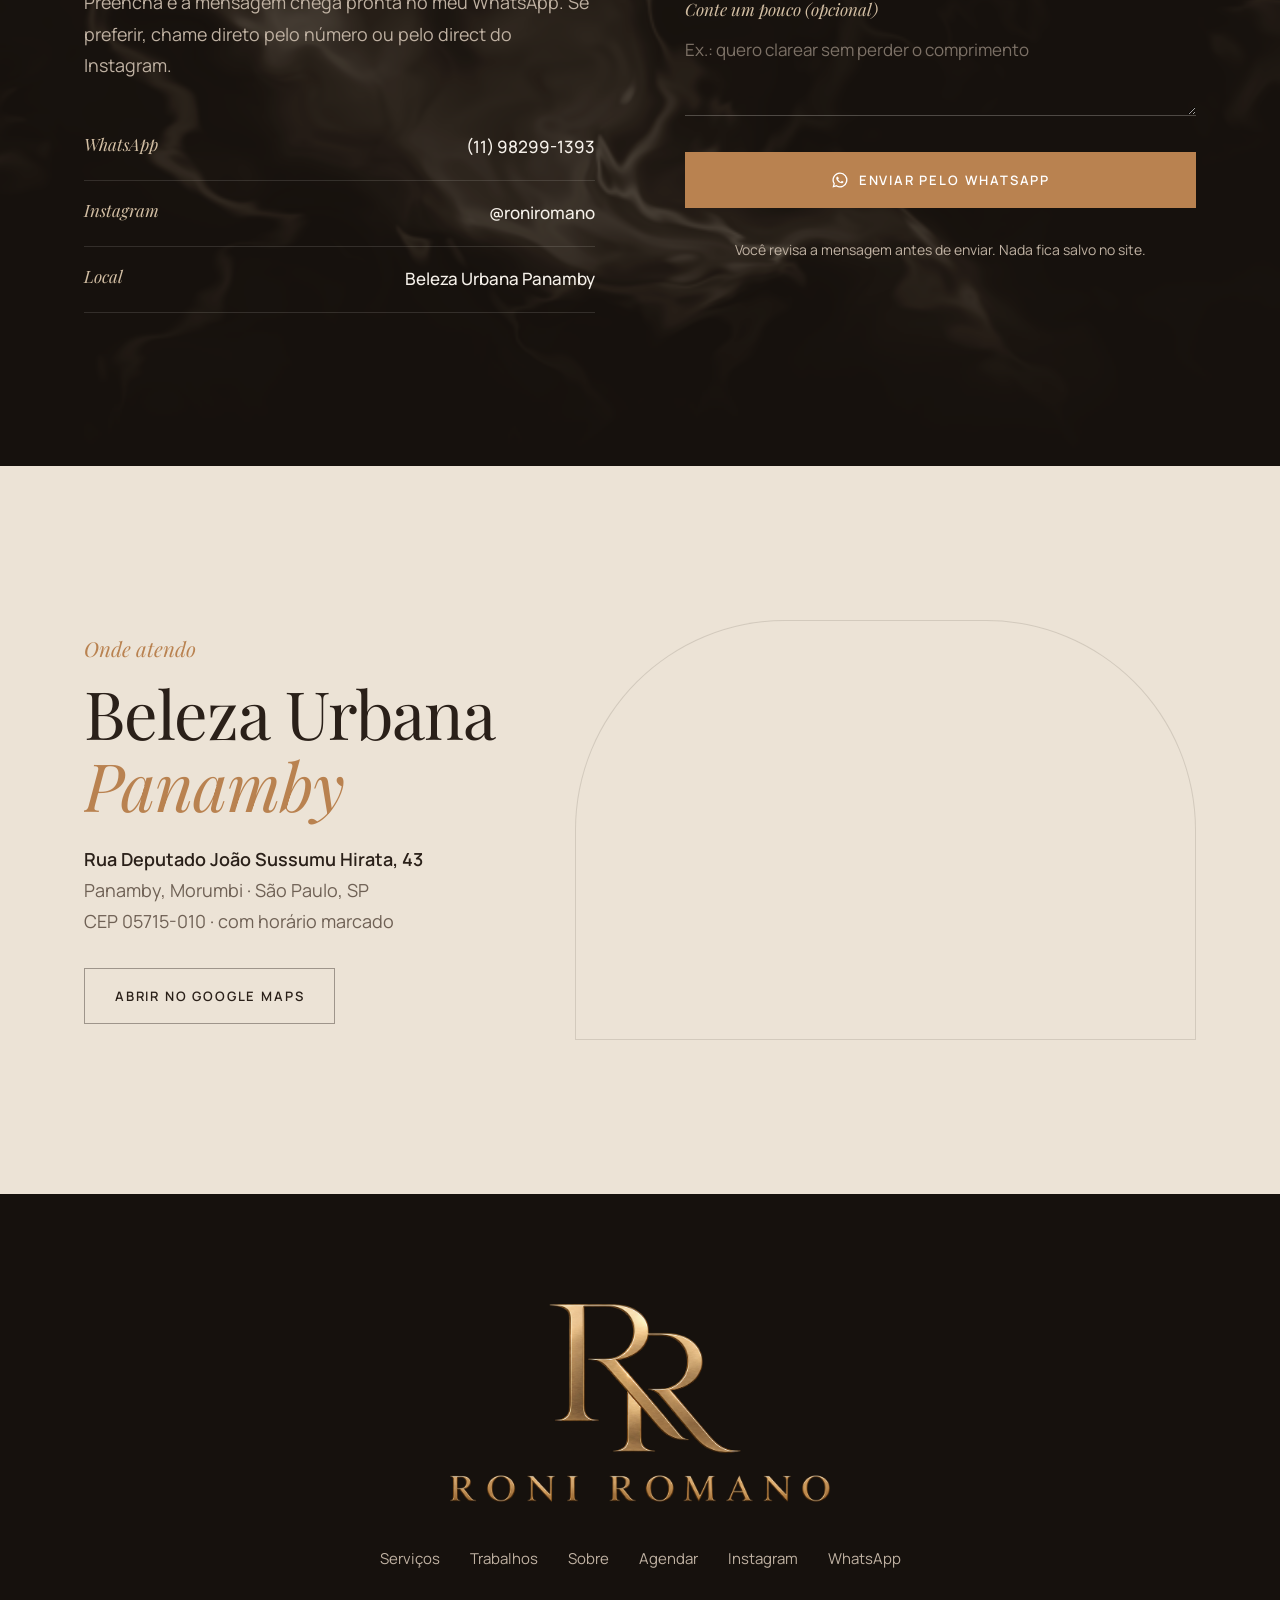
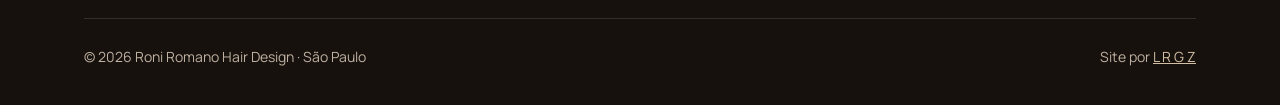
==== commit d05f867f: "Fotos de palco no Sobre, favicon preto arredondado, fumaça no agendamento, sem faixa e ajustes de ce" ====
--- a/index.html
+++ b/index.html
@@ -25,7 +25,7 @@
 <link rel="preconnect" href="https://fonts.gstatic.com" crossorigin>
 <link href="https://fonts.googleapis.com/css2?family=Manrope:wght@400;500;600&family=Playfair+Display:ital,wght@0,400;0,500;1,400&display=swap" rel="stylesheet">
 <link rel="preload" as="image" href="assets/img/roni-hero-1080.webp" imagesrcset="assets/img/roni-hero-640.webp 640w, assets/img/roni-hero-1080.webp 942w" imagesizes="(max-width:900px) 100vw, 50vw">
-<link rel="stylesheet" href="assets/style.css?v=3">
+<link rel="stylesheet" href="assets/style.css?v=20261026">
 <script>document.documentElement.classList.add("js")</script>
 <script type="application/ld+json">
 {"@context":"https://schema.org","@type":"HairSalon","name":"Roni Romano Hair Design","description":"Hair design, visagismo, coloração, coloração pessoal, noivas e maquiagem.","telephone":"+55 11 98299-1393","address":{"@type":"PostalAddress","streetAddress":"Rua Deputado João Sussumu Hirata, 43","addressLocality":"São Paulo","addressRegion":"SP","postalCode":"05715-010","addressCountry":"BR"},"sameAs":["https://www.instagram.com/roniromano/"]}
@@ -52,7 +52,7 @@
 <main id="conteudo">
 <section class="hero escuro" id="inicio">
   <canvas class="hero__fumaca" id="fumaca" aria-hidden="true"></canvas>
-  <video class="hero__fumaca hero__fumaca--video" id="fumaca-video" muted loop playsinline webkit-playsinline disablepictureinpicture preload="none" poster="assets/img/fumaca-poster.webp" data-src="assets/video/fumaca-celular.mp4" aria-hidden="true"></video>
+  <video class="hero__fumaca hero__fumaca--video" id="fumaca-video" muted loop playsinline webkit-playsinline disablepictureinpicture preload="none" poster="assets/img/fumaca-poster.webp?v=20261026" data-src="assets/video/fumaca-celular.mp4?v=20261026" aria-hidden="true"></video>
   <div class="hero__texto">
     <p class="chapeu entra" style="--d:0">Hair design, visagismo e coloração pessoal</p>
     <h1><span class="entra" style="--d:1">Roni</span><span class="entra" style="--d:2"><em>Romano</em></span></h1>
@@ -71,13 +71,6 @@
     <img src="assets/img/roni-hero-1080.webp" srcset="assets/img/roni-hero-640.webp 640w, assets/img/roni-hero-1080.webp 942w" sizes="(max-width:900px) 100vw, 50vw" width="942" height="1570" alt="Roni Romano de blusa preta, sentado, sorrindo, em estúdio escuro" fetchpriority="high">
   </figure>
 </section>
-
-<div class="faixa" aria-hidden="true">
-  <div class="faixa__trilho">
-    <ul><li>Corte visagista</li><li>Morena iluminada</li><li>Loiros</li><li>Coloração pessoal</li><li>Noivas</li><li>Maquiagem</li><li>Tratamentos Redken</li></ul>
-    <ul><li>Corte visagista</li><li>Morena iluminada</li><li>Loiros</li><li>Coloração pessoal</li><li>Noivas</li><li>Maquiagem</li><li>Tratamentos Redken</li></ul>
-  </div>
-</div>
 
 <section class="secao manifesto">
   <div class="caixa">
@@ -204,15 +197,17 @@
       </div>
     </div>
     <div class="bastidores">
-      <figure class="revela"><img src="assets/img/bast-1-640.webp" width="640" height="800" alt="Roni com cliente ruiva no salão" loading="lazy"></figure>
+      <figure class="revela"><img src="assets/img/roni-entrevista-640.webp" width="640" height="800" alt="Roni entrevistado no palco do Hair Show, ao lado de nomes do setor" loading="lazy"></figure>
       <figure class="revela" style="--d:1"><img src="assets/img/roni-palco-640.webp" width="640" height="800" alt="Roni no palco do Hair Show, do Hair Summit" loading="lazy"></figure>
-      <figure class="revela" style="--d:2"><img src="assets/img/bast-4-640.webp" width="640" height="800" alt="Roni ajeitando as ondas de uma cliente loira" loading="lazy"></figure>
+      <figure class="revela" style="--d:2"><img src="assets/img/roni-premiacao-640.webp" width="640" height="800" alt="Roni no encerramento do Hair Show, com apresentadores e convidados" loading="lazy"></figure>
       <figure class="revela" style="--d:3"><img src="assets/img/roni-hairshow-640.webp" width="640" height="800" alt="Roni nos bastidores do Hair Show, com modelos ao fundo" loading="lazy"></figure>
     </div>
   </div>
 </section>
 
-<section class="secao escuro" id="agendar">
+<section class="secao escuro agendar-fundo" id="agendar">
+  <canvas class="fumaca-leve" id="fumaca-agendar" aria-hidden="true"></canvas>
+  <video class="fumaca-leve fumaca-leve--video" id="fumaca-agendar-video" muted loop playsinline webkit-playsinline disablepictureinpicture preload="none" data-src="assets/video/fumaca-celular.mp4?v=20261026" aria-hidden="true"></video>
   <div class="caixa agendar">
     <div>
       <p class="chapeu revela">Agendamento</p>
@@ -294,7 +289,7 @@
   <button class="prox" type="button" aria-label="Próxima foto"><svg viewBox="0 0 24 24" fill="none" stroke="currentColor" stroke-width="1.5"><path d="M9 5l7 7-7 7"/></svg></button>
 </div>
 <!--/RODAPE-->
-<script src="assets/fumaca.js?v=2" defer></script>
-<script src="assets/site.js?v=3" defer></script>
+<script src="assets/fumaca.js?v=20261026" defer></script>
+<script src="assets/site.js?v=20261026" defer></script>
 </body>
 </html>
--- a/assets/style.css
+++ b/assets/style.css
@@ -106,13 +106,6 @@
 .pronto .hero .entra{opacity:1;transform:none;transition:opacity 1.1s var(--ease),transform 1.2s var(--ease);transition-delay:calc(var(--d,0) * 110ms + 250ms)}
 .pronto .hero__foto img{transform:scale(1);opacity:1;transition:transform 2.6s var(--ease),opacity 1.4s var(--ease)}
 
-/* faixa de serviços correndo */
-.faixa{background:var(--cafe-2);color:var(--areia);overflow:hidden;padding:22px 0;border-top:1px solid var(--linha-escura)}
-.faixa__trilho{display:flex;width:max-content;animation:corre 46s linear infinite}
-.faixa ul{list-style:none;margin:0;padding:0;display:flex;align-items:center;flex:none}
-.faixa li{font:italic 400 clamp(22px,2.4vw,30px)/1 var(--serif);white-space:nowrap;display:flex;align-items:center}
-.faixa li::after{content:"";width:6px;height:6px;border-radius:50%;background:var(--caramelo);margin:0 clamp(22px,3vw,40px)}
-@keyframes corre{to{transform:translateX(-50%)}}
 
 /* seções */
 .secao{padding:clamp(90px,12vw,160px) 0}
@@ -194,6 +187,12 @@
 /* agendar */
 .agendar{display:grid;grid-template-columns:minmax(0,1fr) minmax(0,1fr);gap:clamp(44px,7vw,110px);align-items:start}
 .agendar .lead{margin:24px 0 34px}
+/* fumaça do hero, mais fraca, atrás do agendamento */
+.agendar-fundo{position:relative;overflow:hidden;isolation:isolate}
+.agendar-fundo>.caixa{position:relative;z-index:1}
+.fumaca-leve{position:absolute;inset:0;width:100%;height:100%;z-index:0;mix-blend-mode:screen;pointer-events:none;opacity:0;transition:opacity 2.4s var(--ease)}
+.fumaca-leve.liga{opacity:.5}
+.fumaca-leve--video{object-fit:cover;display:none}
 .contatos{list-style:none;padding:0;margin:0}
 .contatos li{padding:18px 0;border-bottom:1px solid var(--linha-escura);display:flex;justify-content:space-between;gap:16px;flex-wrap:wrap}
 .contatos small{font:italic 400 17px/1.4 var(--serif);color:var(--areia)}
@@ -256,9 +255,17 @@
 .js .revela{opacity:0;transform:translateY(34px);transition:opacity 1.1s var(--ease),transform 1.2s var(--ease);transition-delay:calc(var(--d,0) * 90ms)}
 .js .revela.visto{opacity:1;transform:none}
 .js .revela.mascara,.js .revela:has(>.mascara){opacity:1;transform:none}
+/* toque: sem hover "grudado" depois do toque e com resposta ao pressionar */
+a,button{-webkit-tap-highlight-color:transparent}
+.btn:active{transform:scale(.97)}
+@media (hover:none){
+  .servico:hover img{scale:1}
+  .etapas li:hover{transform:none;box-shadow:none}
+  .obra button:hover img{transform:none}
+  .link-seta:hover span{transform:none}
+}
 @media (prefers-reduced-motion:reduce){
   .js .revela,.js .hero .entra,.js .hero__foto img,.js .mascara>span{opacity:1!important;transform:none!important;clip-path:none!important;transition:none!important}
-  .faixa__trilho{animation:none}
   *{transition-duration:.01ms!important}
 }
 
@@ -304,6 +311,16 @@
   .sobre__foto{margin:0 auto;max-width:400px}
   .bastidores{grid-template-columns:repeat(2,minmax(0,1fr))}
   .zap{display:flex}
+  .fumaca-leve--video{display:block;height:min(100%,110svh);-webkit-mask-image:linear-gradient(180deg,#000 45%,transparent);mask-image:linear-gradient(180deg,#000 45%,transparent)}
+  canvas.fumaca-leve{display:none}
+  .fumaca-leve.liga{opacity:.45}
+  /* celular: blur no topo fixo trava a rolagem em aparelho fraco; fundo quase opaco no lugar */
+  .topo.solido{-webkit-backdrop-filter:none;backdrop-filter:none;background:rgba(22,17,13,.97)}
+  /* sem paralaxe no celular: a foto ocupa a moldura inteira e não reserva camada de GPU */
+  .servico img,.sobre__foto img{height:100%;will-change:auto}
+  /* entradas mais curtas no celular, onde a rolagem é rápida */
+  .js .revela{transform:translateY(22px);transition-duration:.85s,.9s}
+  .js .mascara>span{transition-duration:.95s}
 }
 @media (max-width:640px){
   body{font-size:16px}
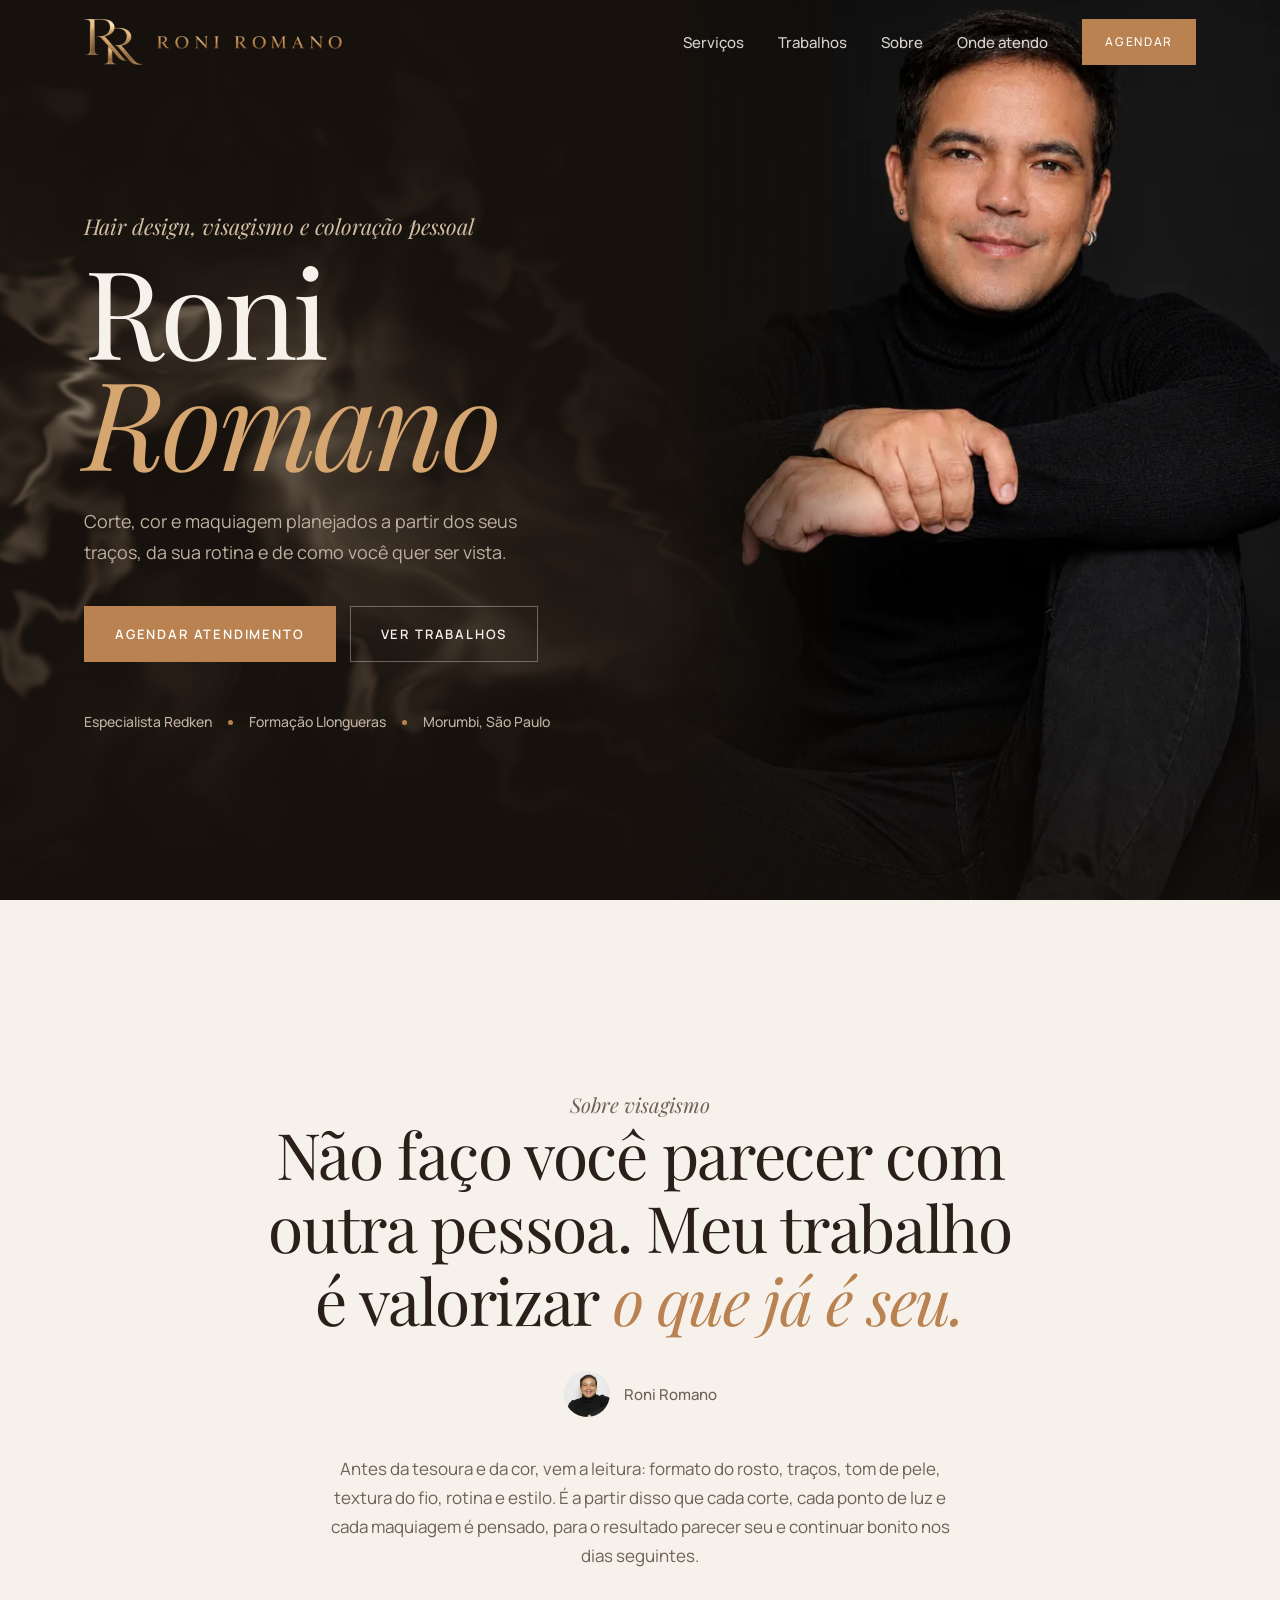
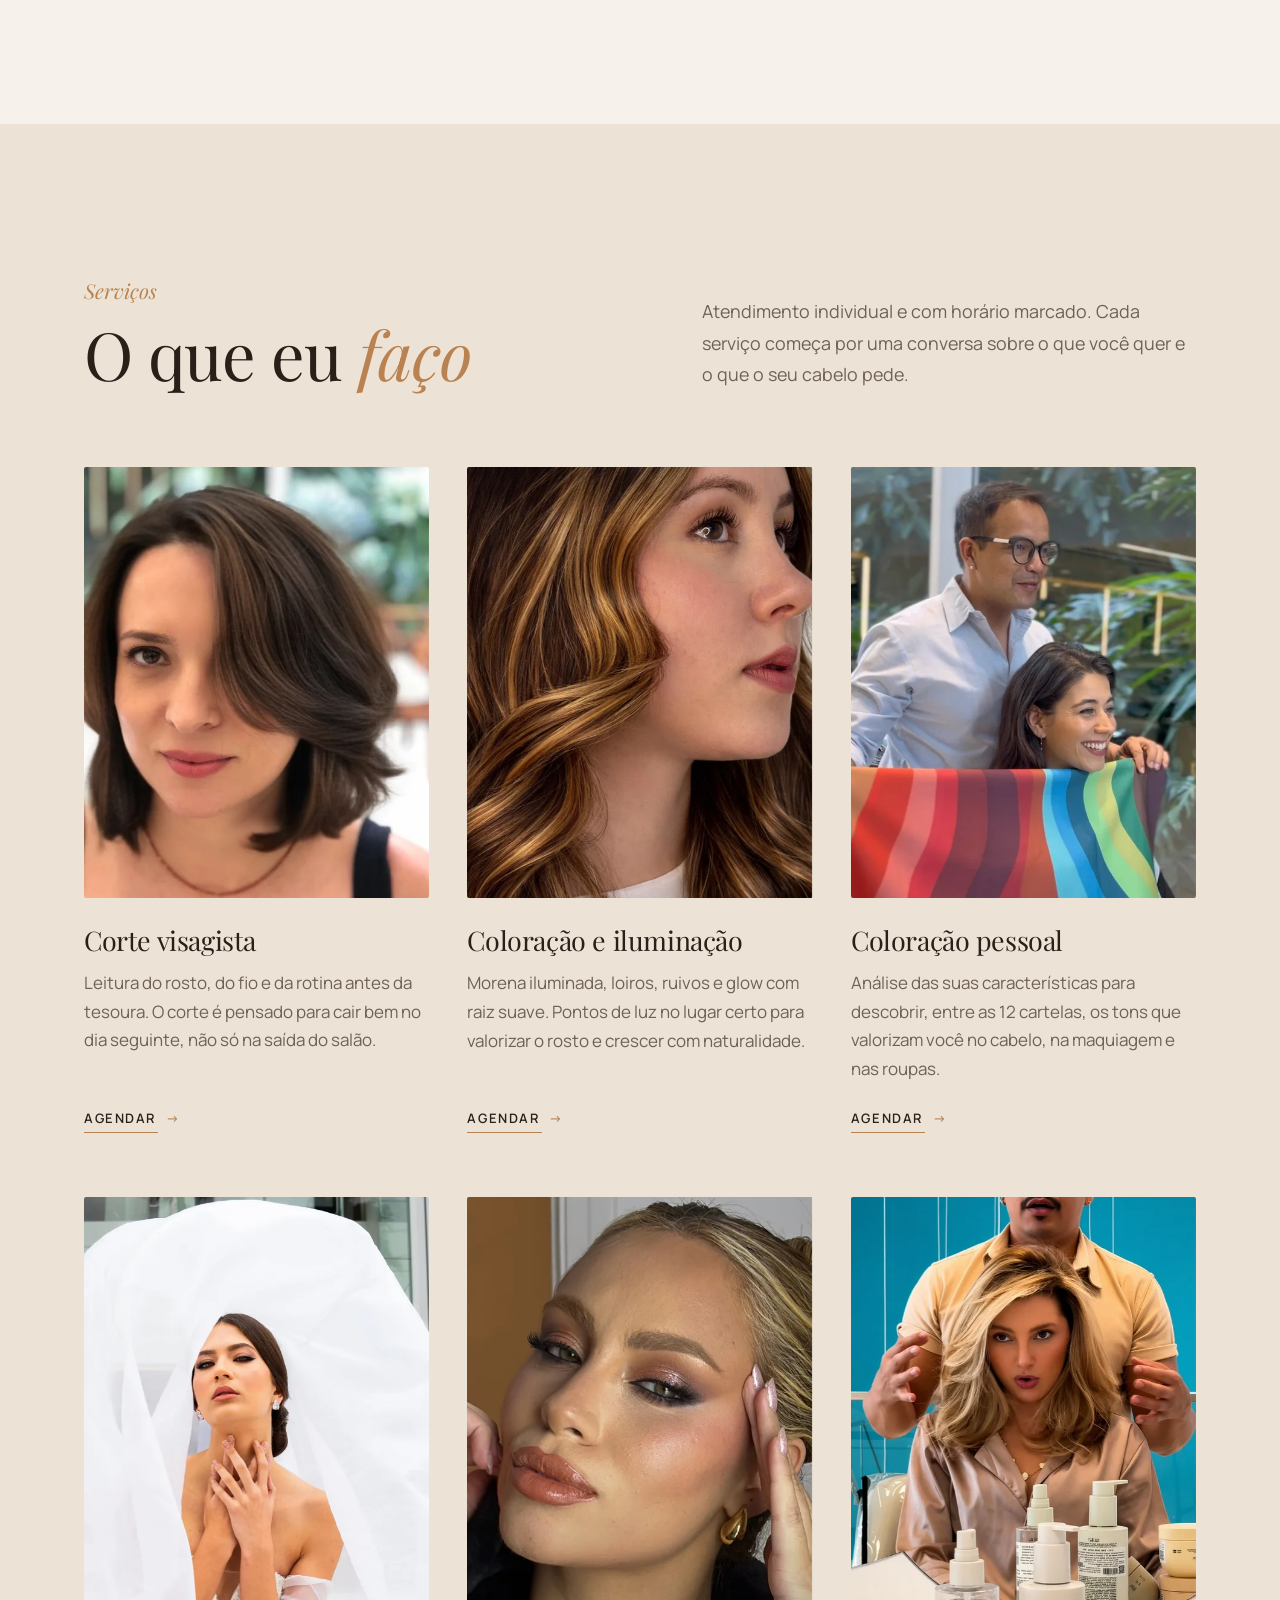
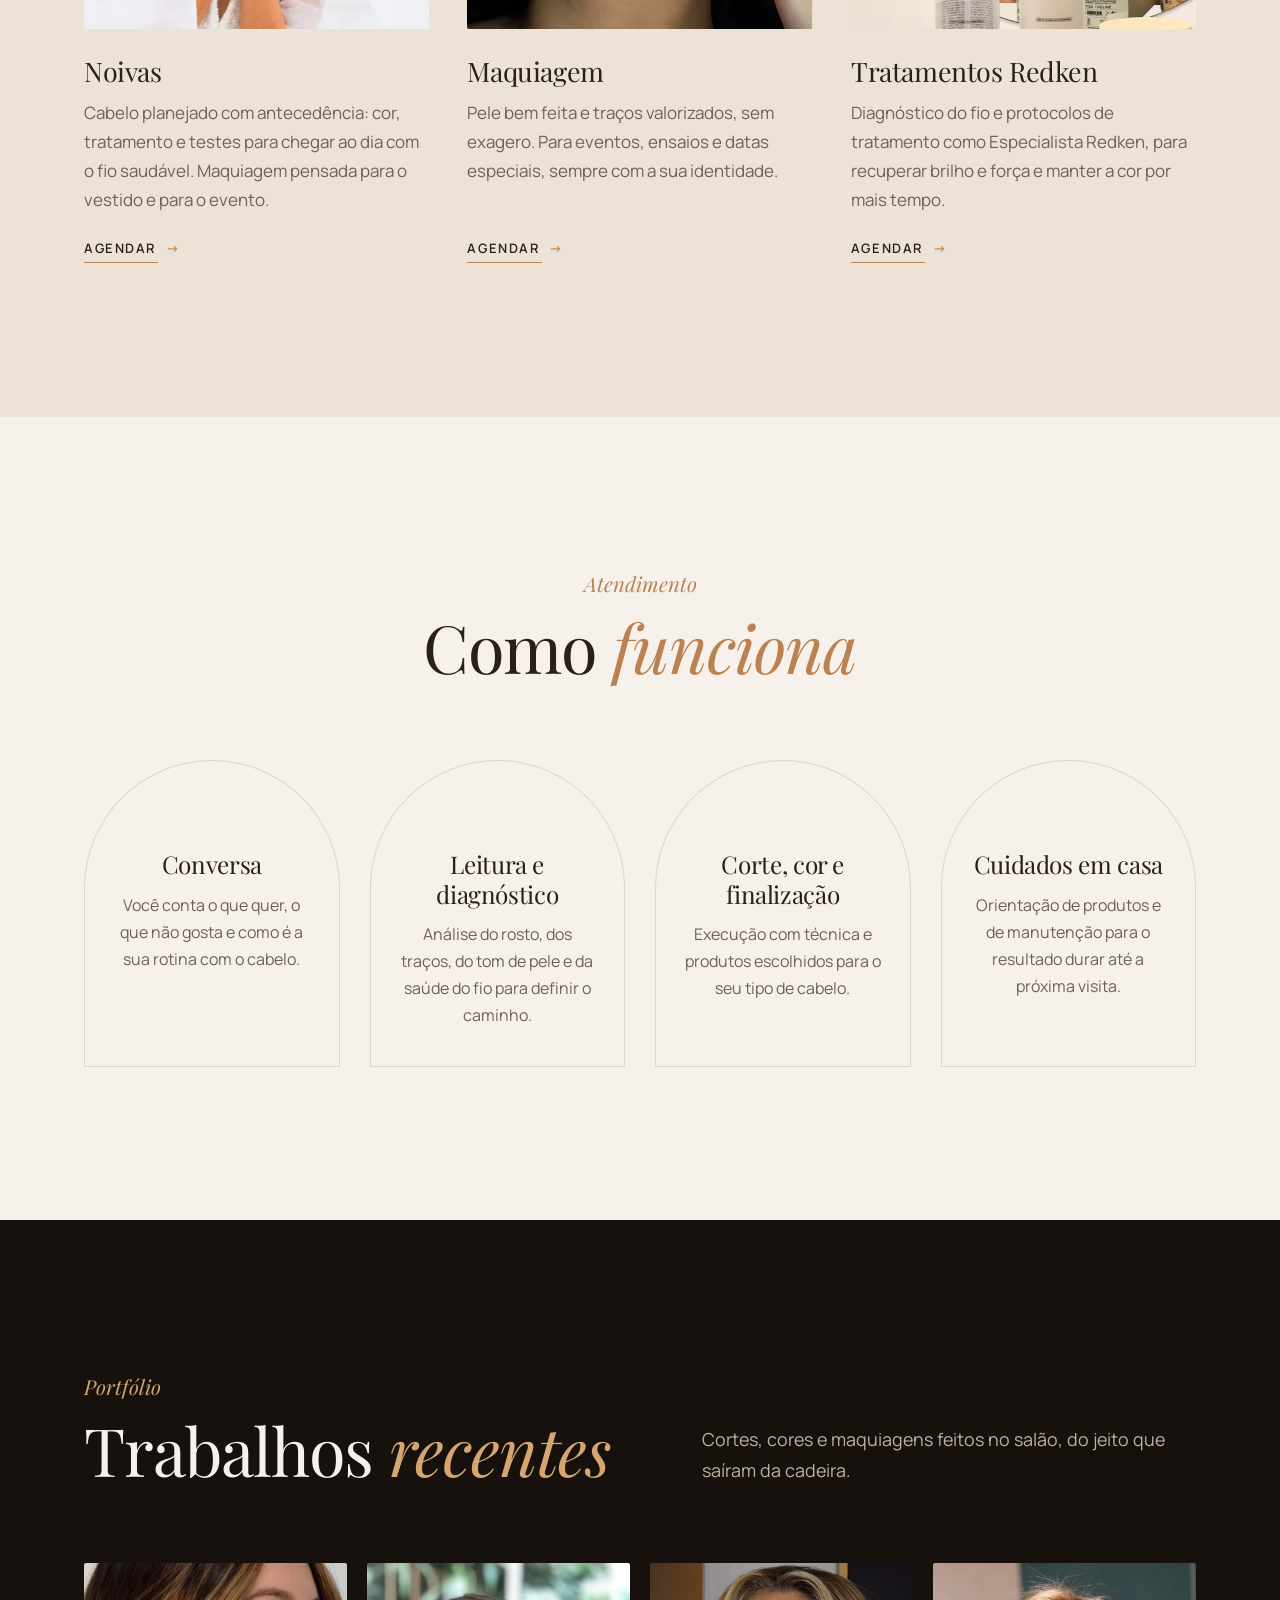
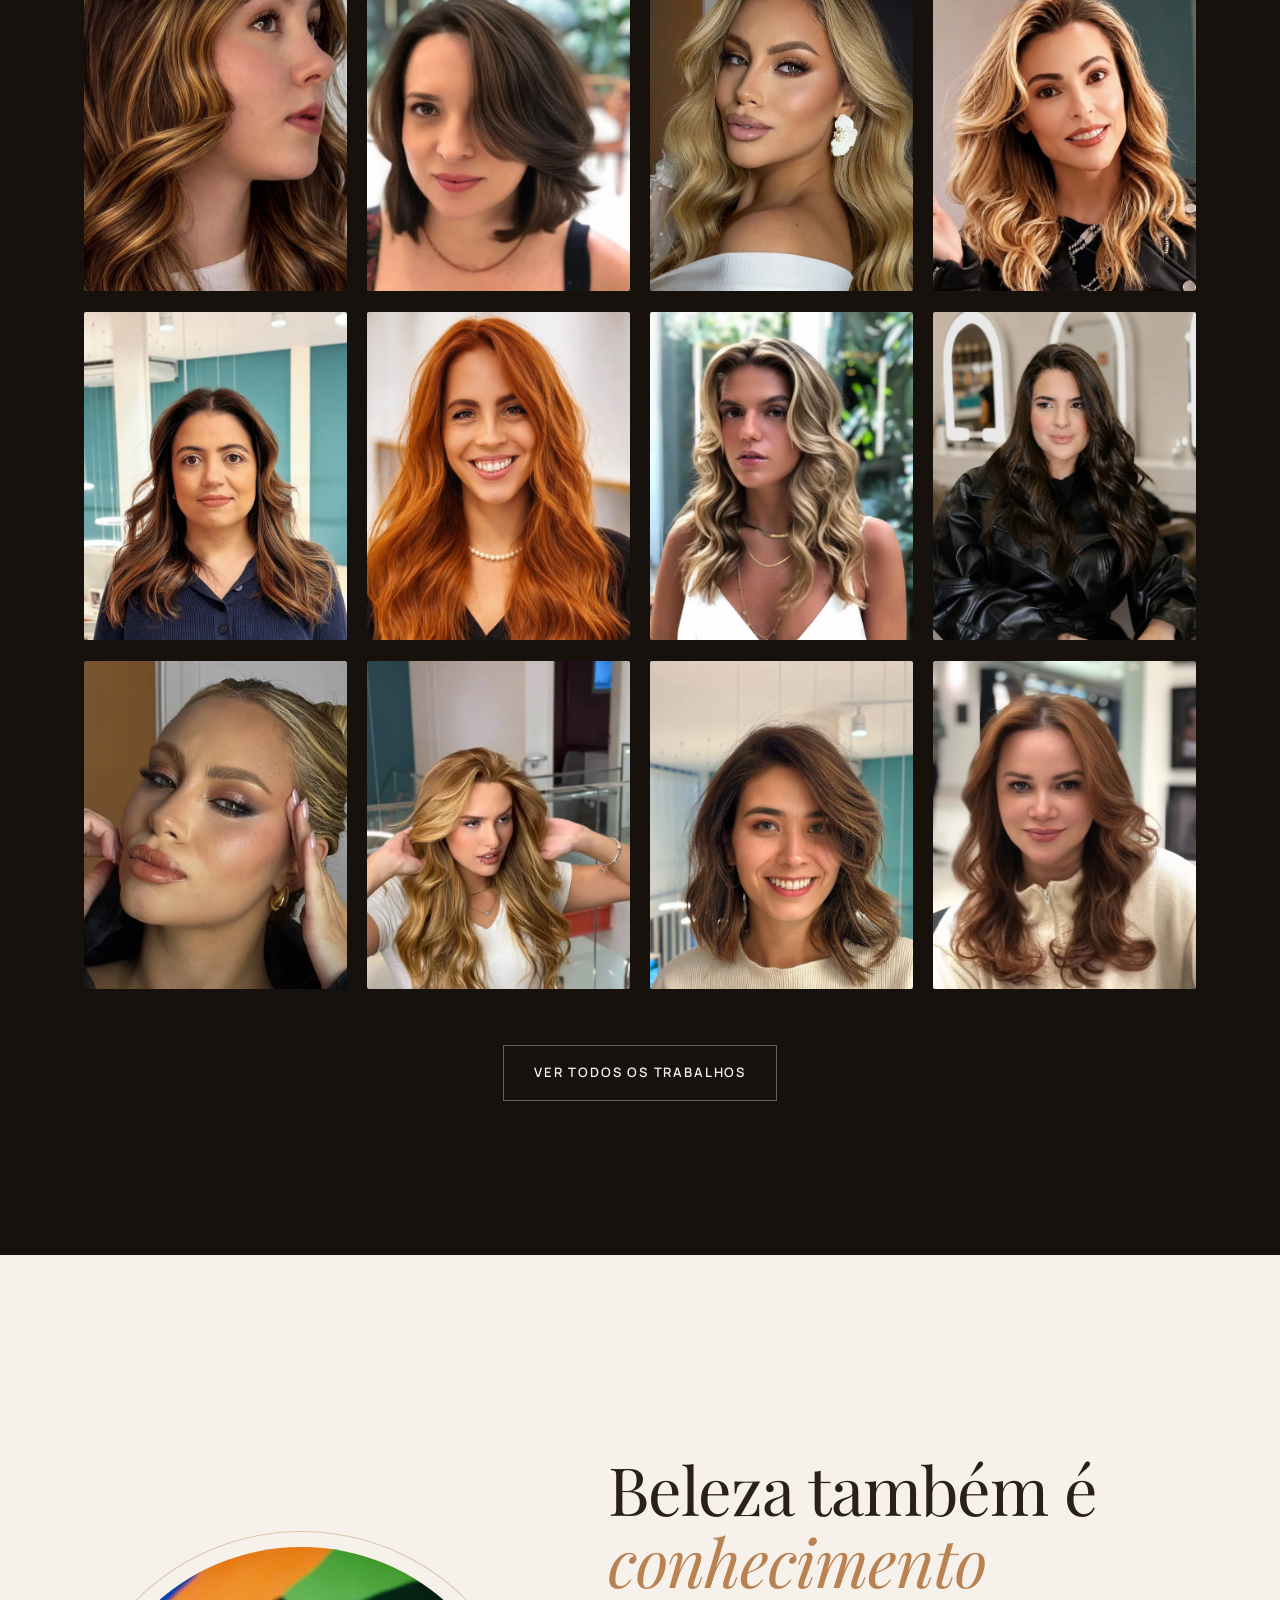
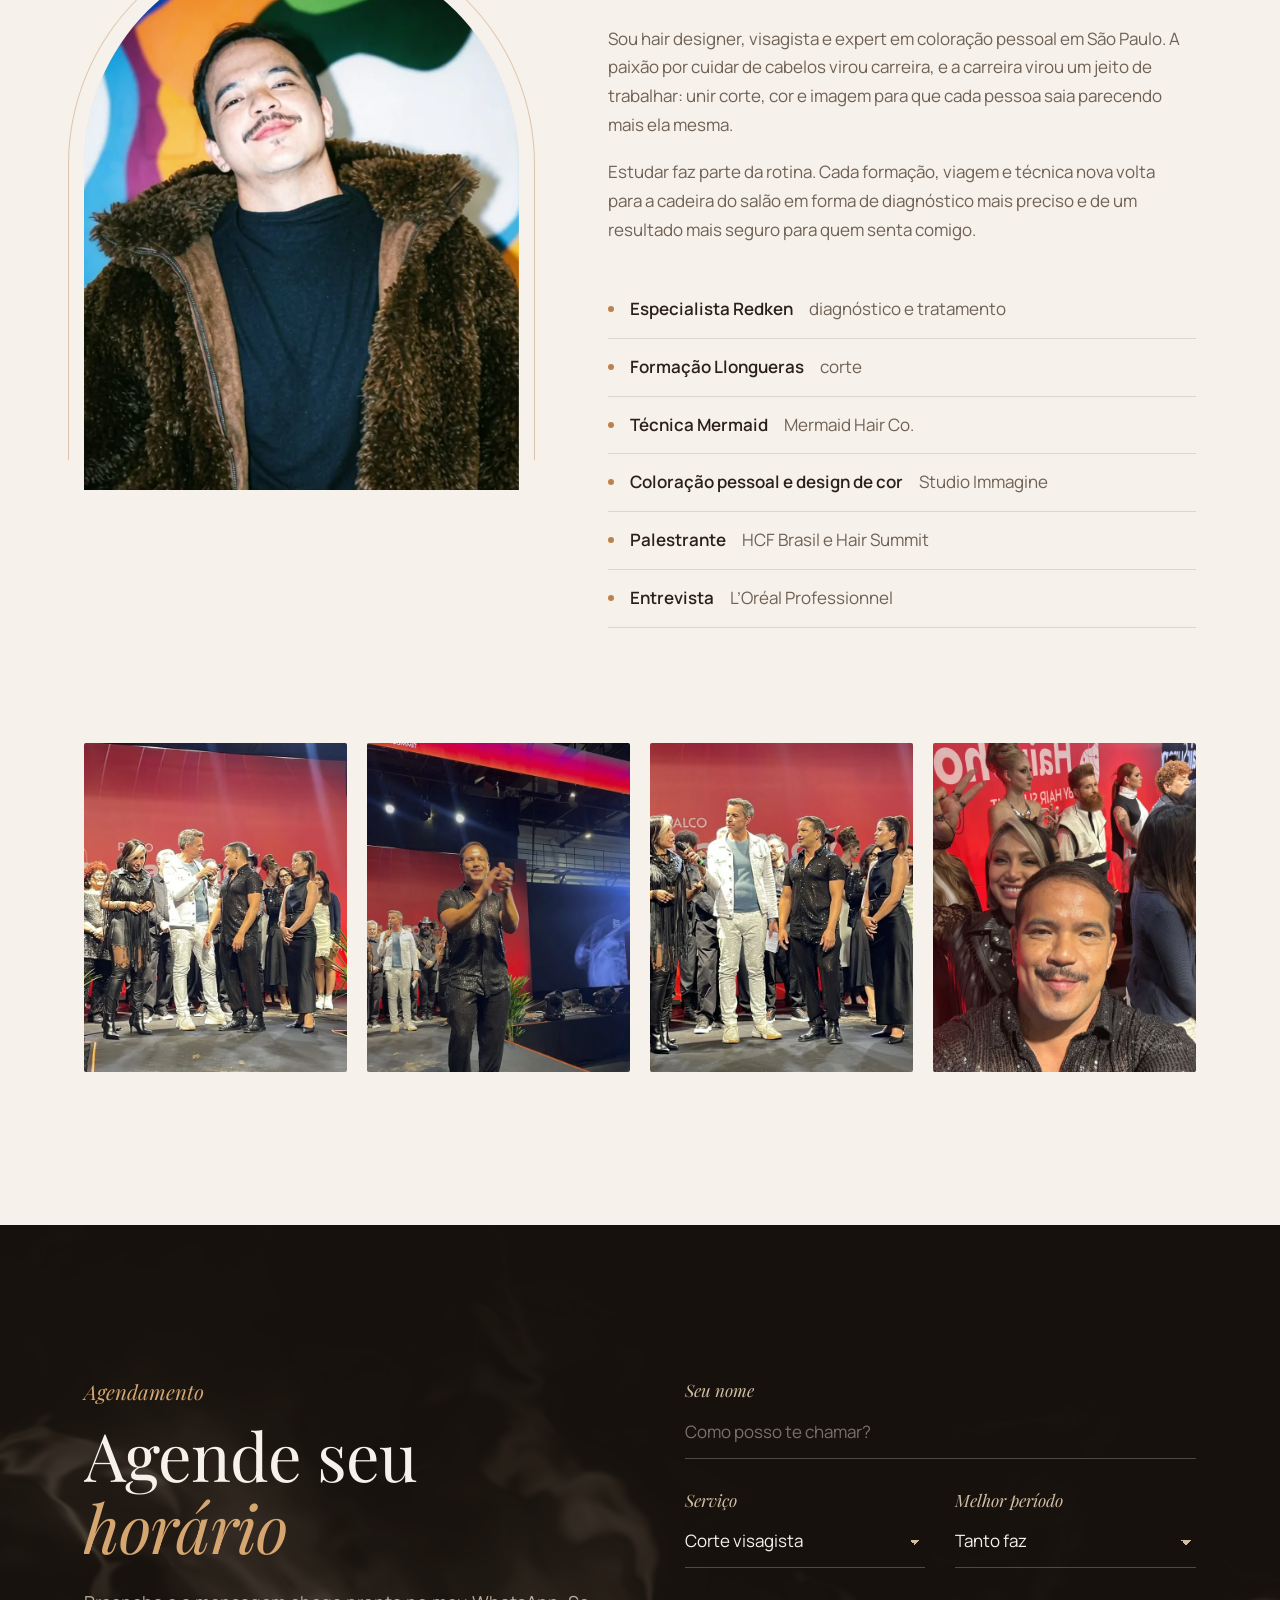
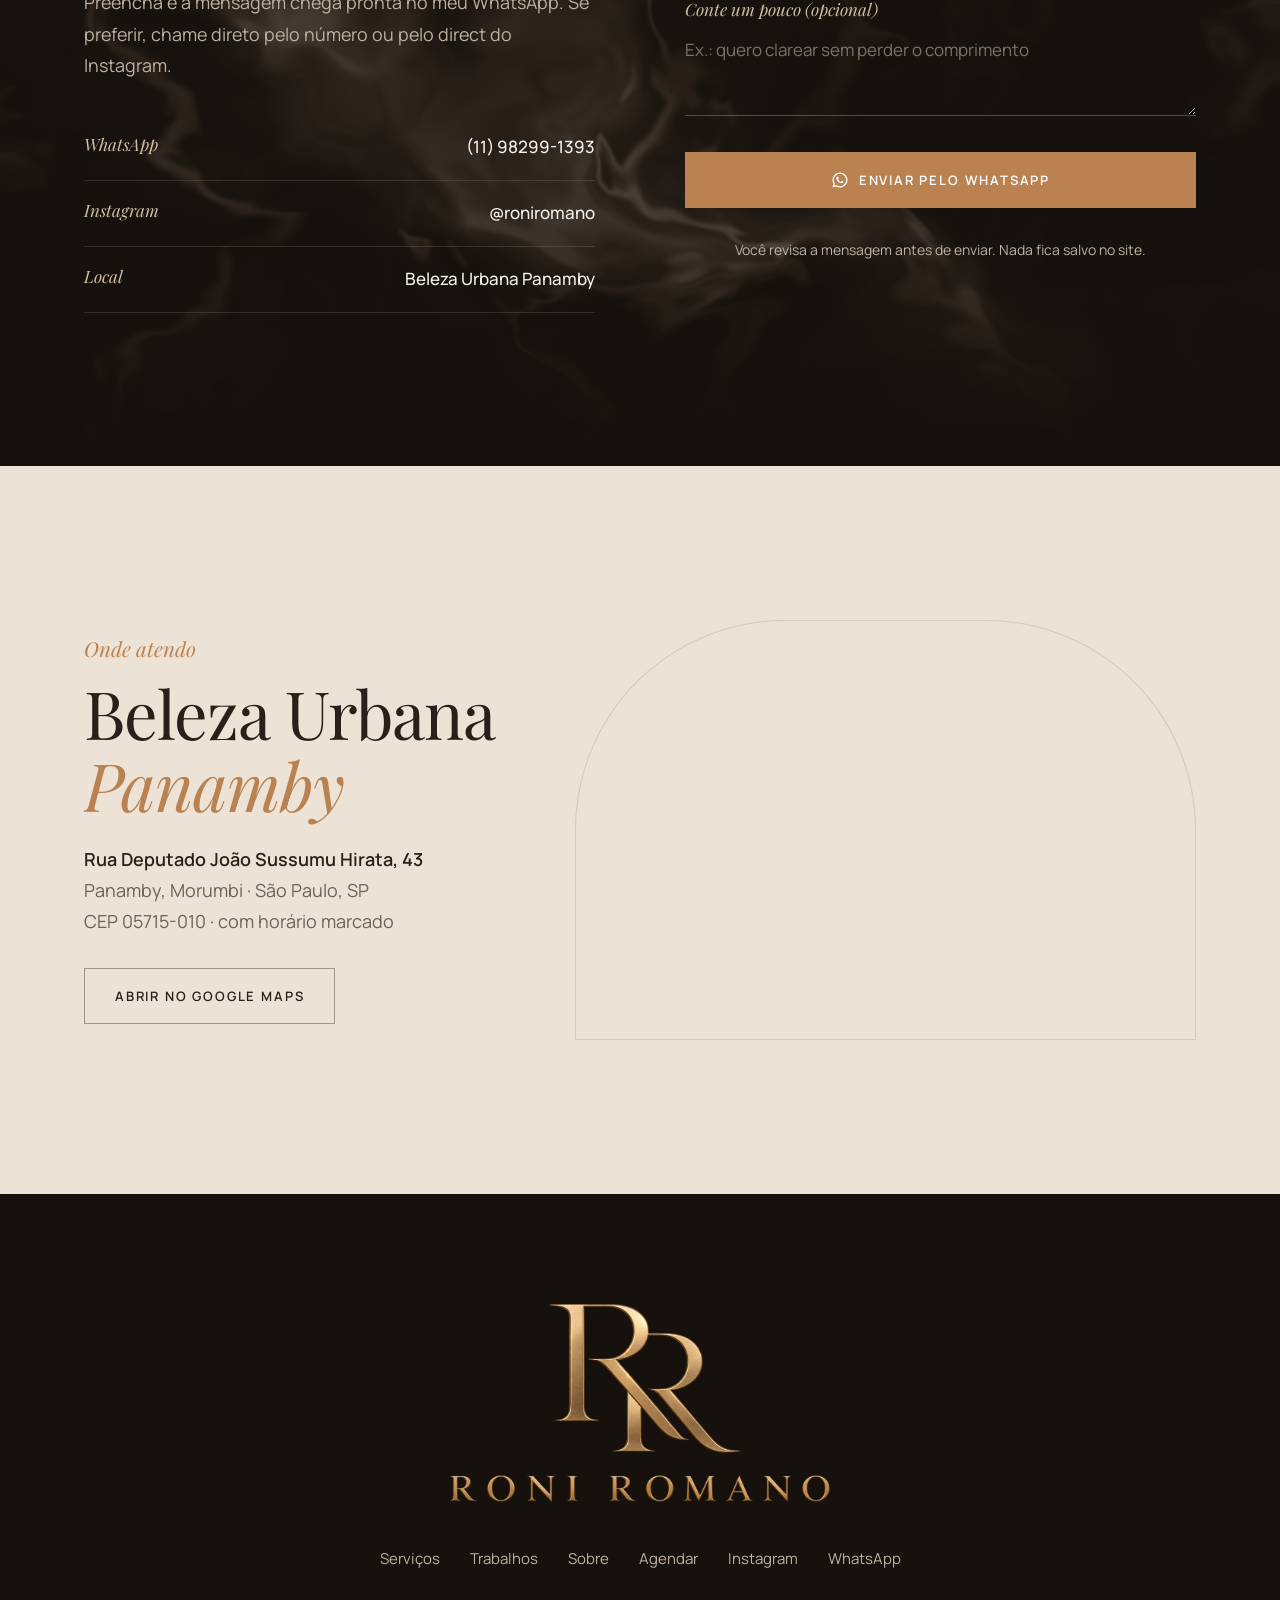
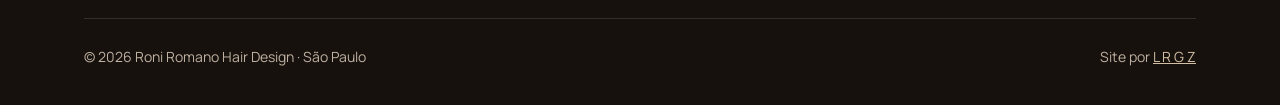
==== commit 8750fad4: "Rolagem suave nos links internos e nova prévia de link - logo, menu e botões de agendar rolam com an" ====
--- a/index.html
+++ b/index.html
@@ -17,15 +17,19 @@
 <meta property="og:title" content="Roni Romano · Hair Design e Visagismo">
 <meta property="og:description" content="Corte, cor e imagem planejados a partir dos seus traços. Morumbi, São Paulo.">
 <meta property="og:url" content="https://azeugral.github.io/roni-romano/">
-<meta property="og:image" content="https://azeugral.github.io/roni-romano/og.jpg?v=3">
+<meta property="og:image" content="https://azeugral.github.io/roni-romano/og.jpg?v=4">
+<meta property="og:image:secure_url" content="https://azeugral.github.io/roni-romano/og.jpg?v=4">
+<meta property="og:image:type" content="image/jpeg">
+<meta property="og:image:alt" content="Roni Romano, hair designer e visagista, em retrato com a logo dourada RR">
 <meta property="og:image:width" content="1200">
 <meta property="og:image:height" content="630">
 <meta name="twitter:card" content="summary_large_image">
+<meta name="twitter:image" content="https://azeugral.github.io/roni-romano/og.jpg?v=4">
 <link rel="preconnect" href="https://fonts.googleapis.com">
 <link rel="preconnect" href="https://fonts.gstatic.com" crossorigin>
 <link href="https://fonts.googleapis.com/css2?family=Manrope:wght@400;500;600&family=Playfair+Display:ital,wght@0,400;0,500;1,400&display=swap" rel="stylesheet">
 <link rel="preload" as="image" href="assets/img/roni-hero-1080.webp" imagesrcset="assets/img/roni-hero-640.webp 640w, assets/img/roni-hero-1080.webp 942w" imagesizes="(max-width:900px) 100vw, 50vw">
-<link rel="stylesheet" href="assets/style.css?v=20261026">
+<link rel="stylesheet" href="assets/style.css?v=20261027">
 <script>document.documentElement.classList.add("js")</script>
 <script type="application/ld+json">
 {"@context":"https://schema.org","@type":"HairSalon","name":"Roni Romano Hair Design","description":"Hair design, visagismo, coloração, coloração pessoal, noivas e maquiagem.","telephone":"+55 11 98299-1393","address":{"@type":"PostalAddress","streetAddress":"Rua Deputado João Sussumu Hirata, 43","addressLocality":"São Paulo","addressRegion":"SP","postalCode":"05715-010","addressCountry":"BR"},"sameAs":["https://www.instagram.com/roniromano/"]}
@@ -289,7 +293,7 @@
   <button class="prox" type="button" aria-label="Próxima foto"><svg viewBox="0 0 24 24" fill="none" stroke="currentColor" stroke-width="1.5"><path d="M9 5l7 7-7 7"/></svg></button>
 </div>
 <!--/RODAPE-->
-<script src="assets/fumaca.js?v=20261026" defer></script>
-<script src="assets/site.js?v=20261026" defer></script>
+<script src="assets/fumaca.js?v=20261027" defer></script>
+<script src="assets/site.js?v=20261027" defer></script>
 </body>
 </html>
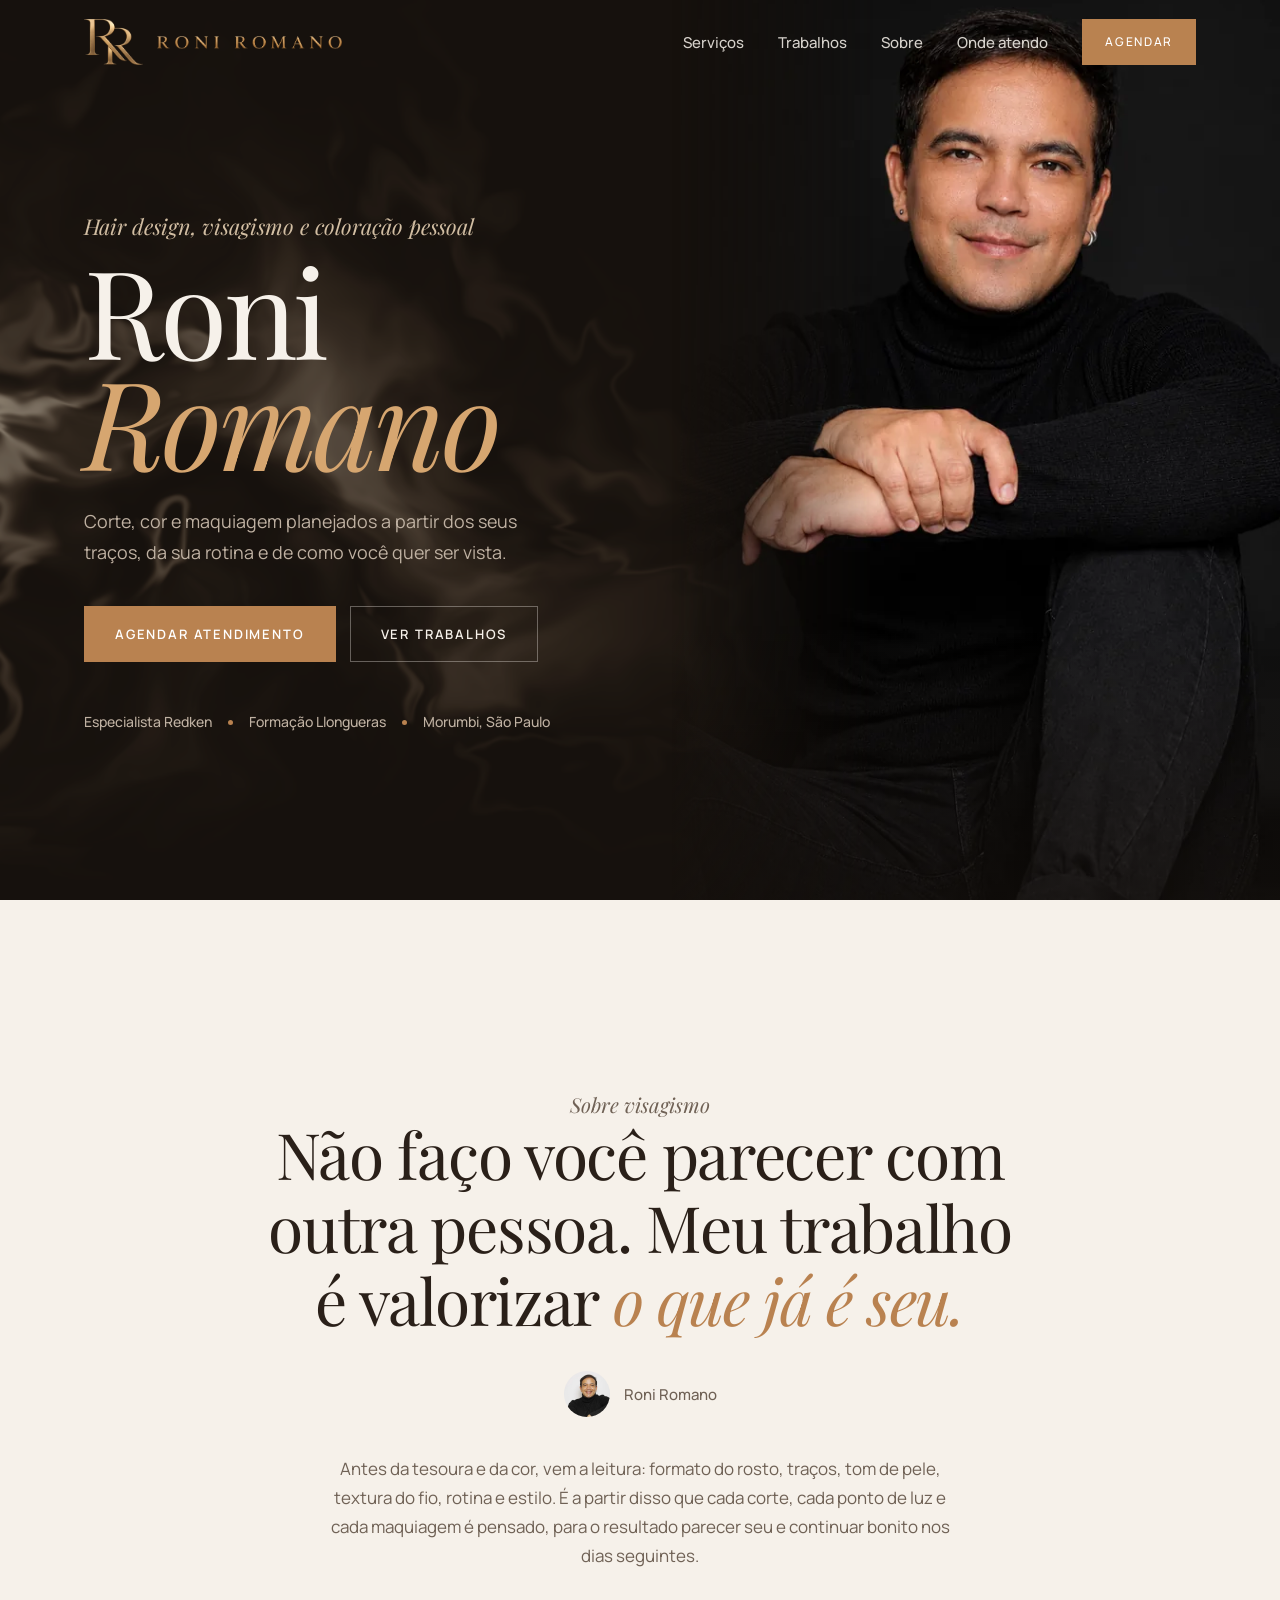
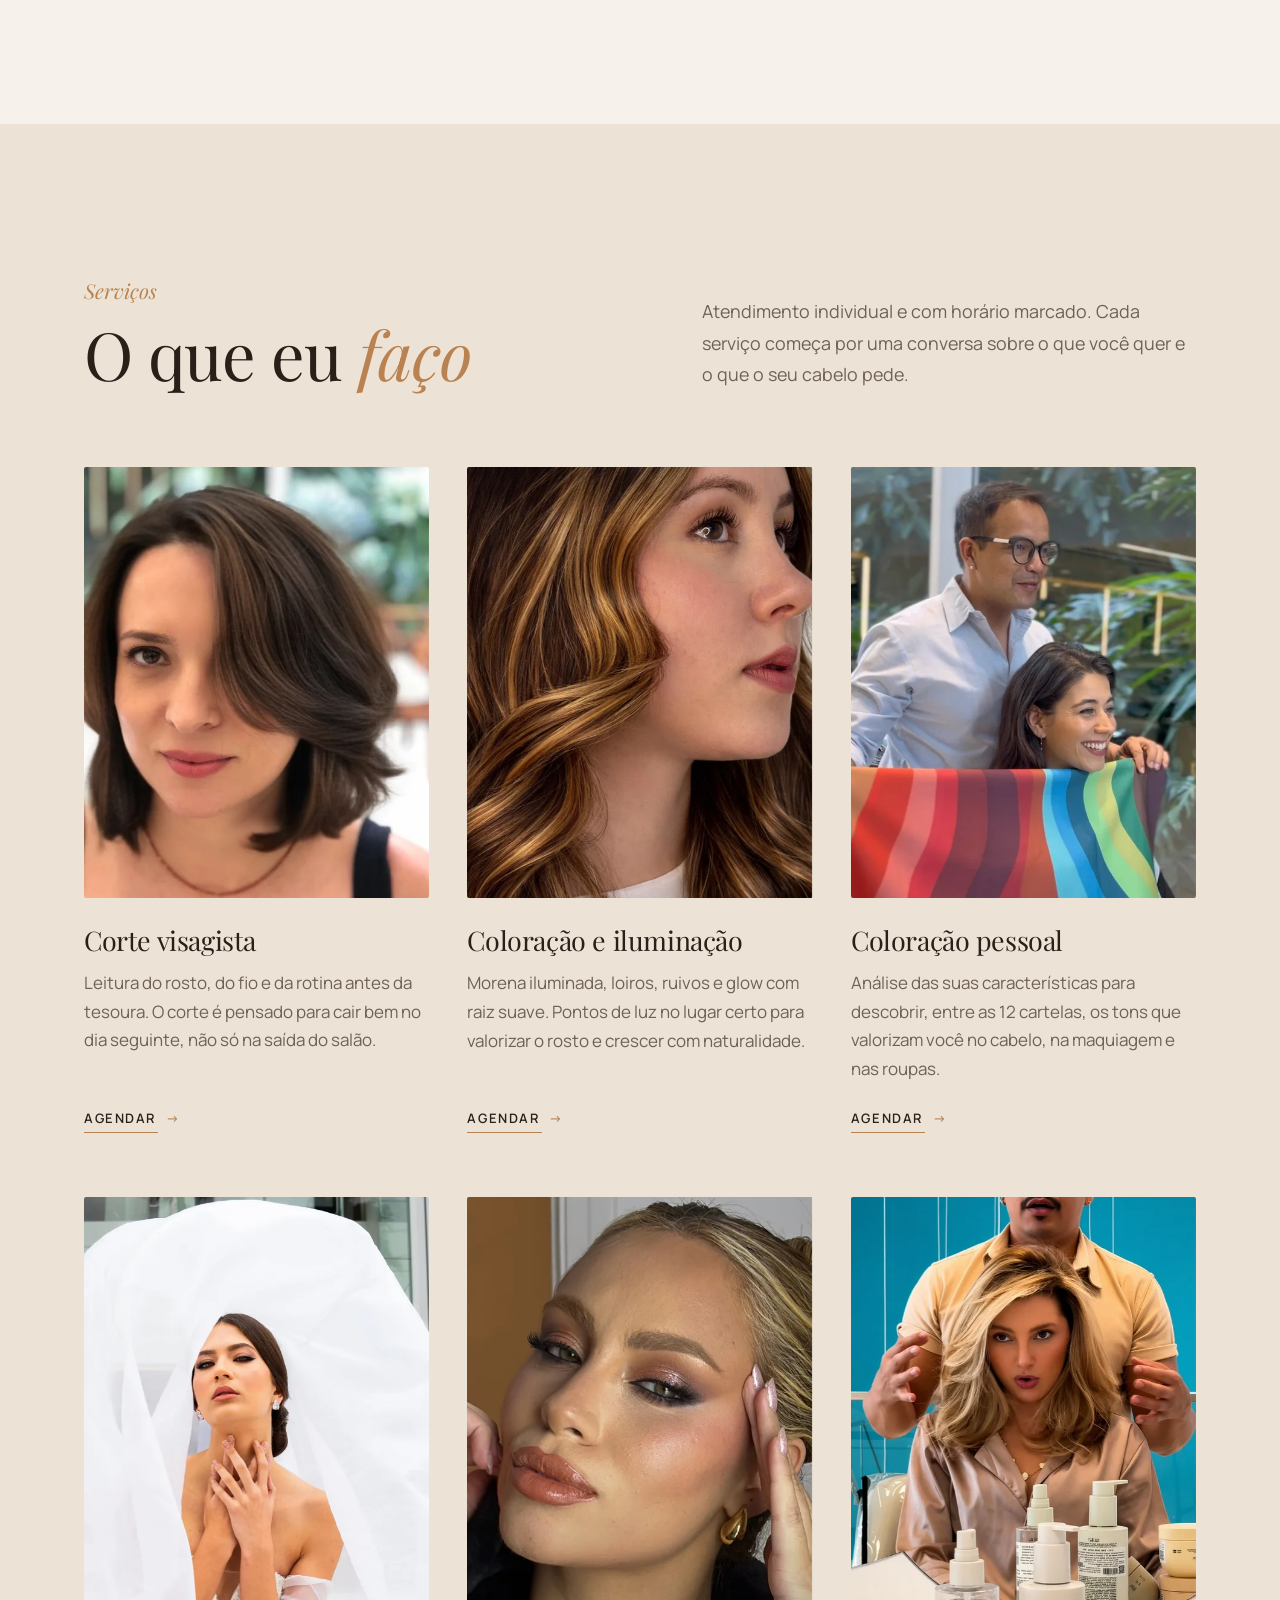
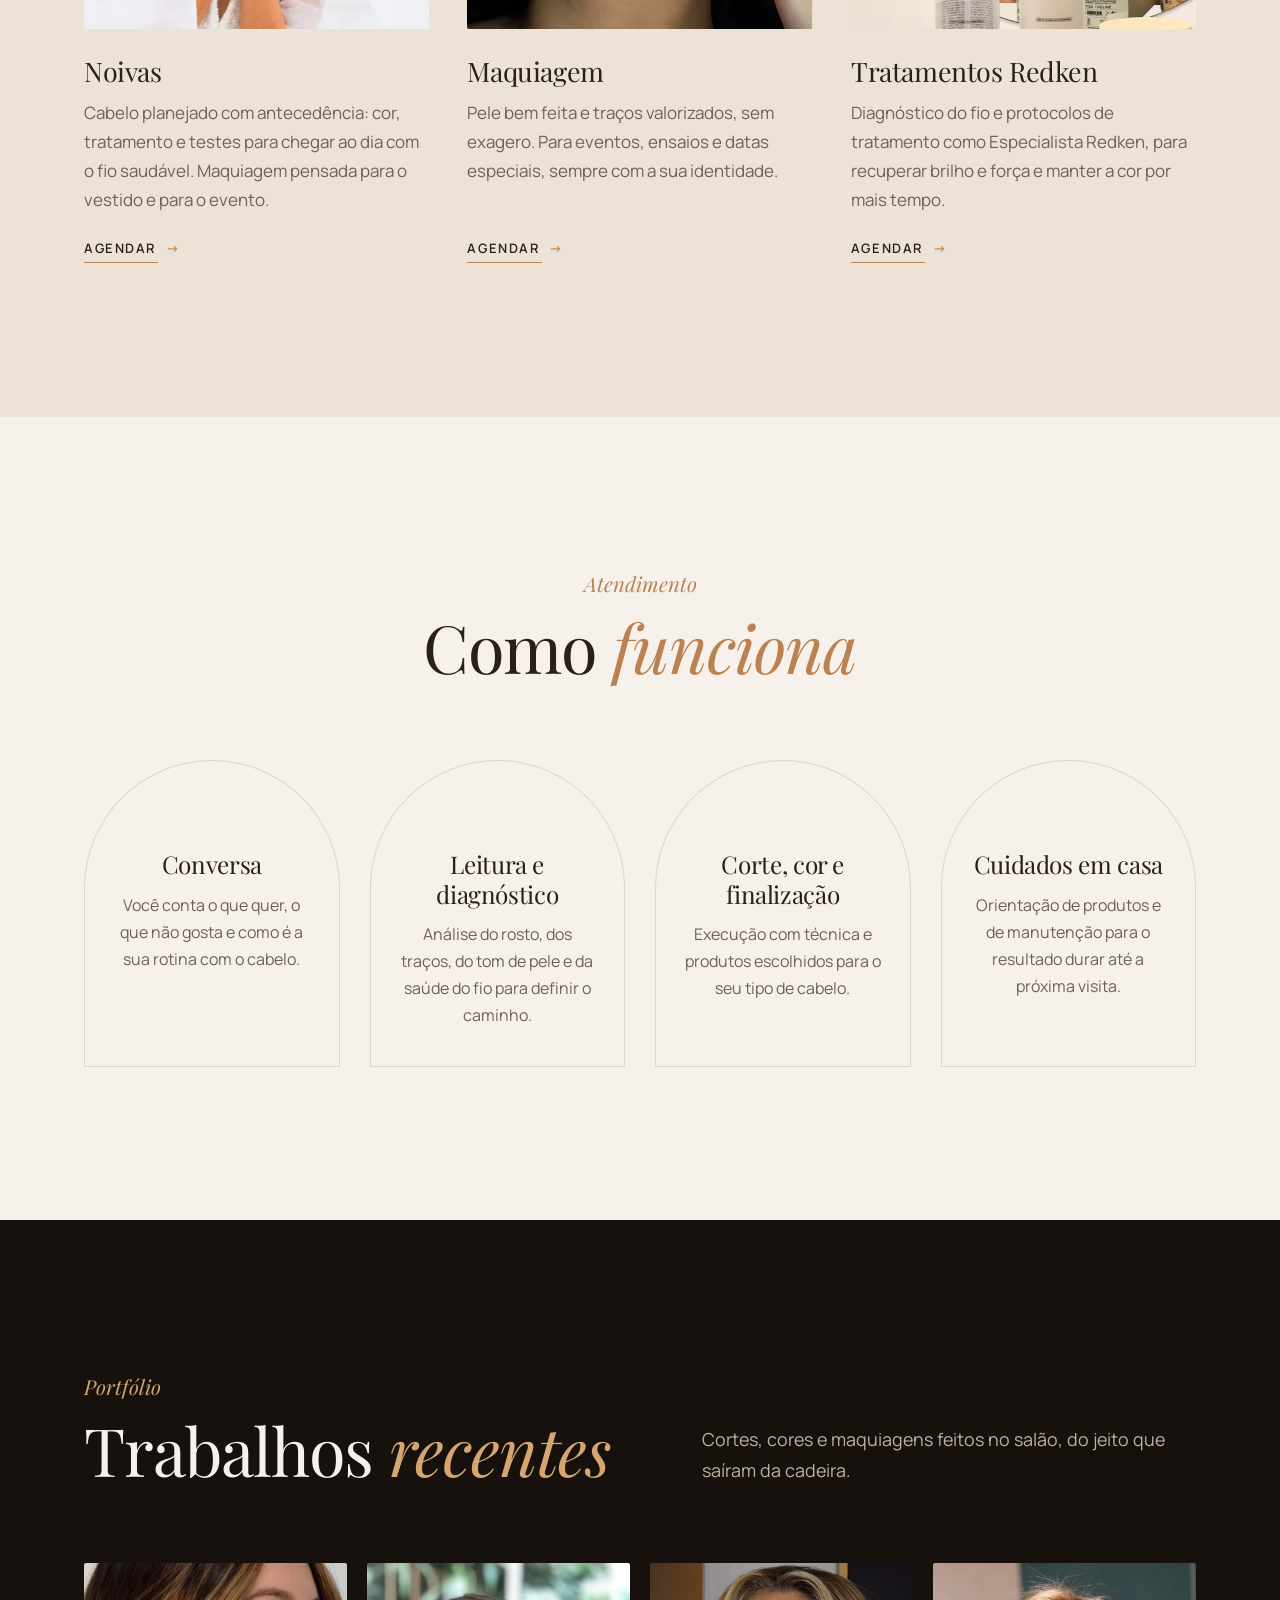
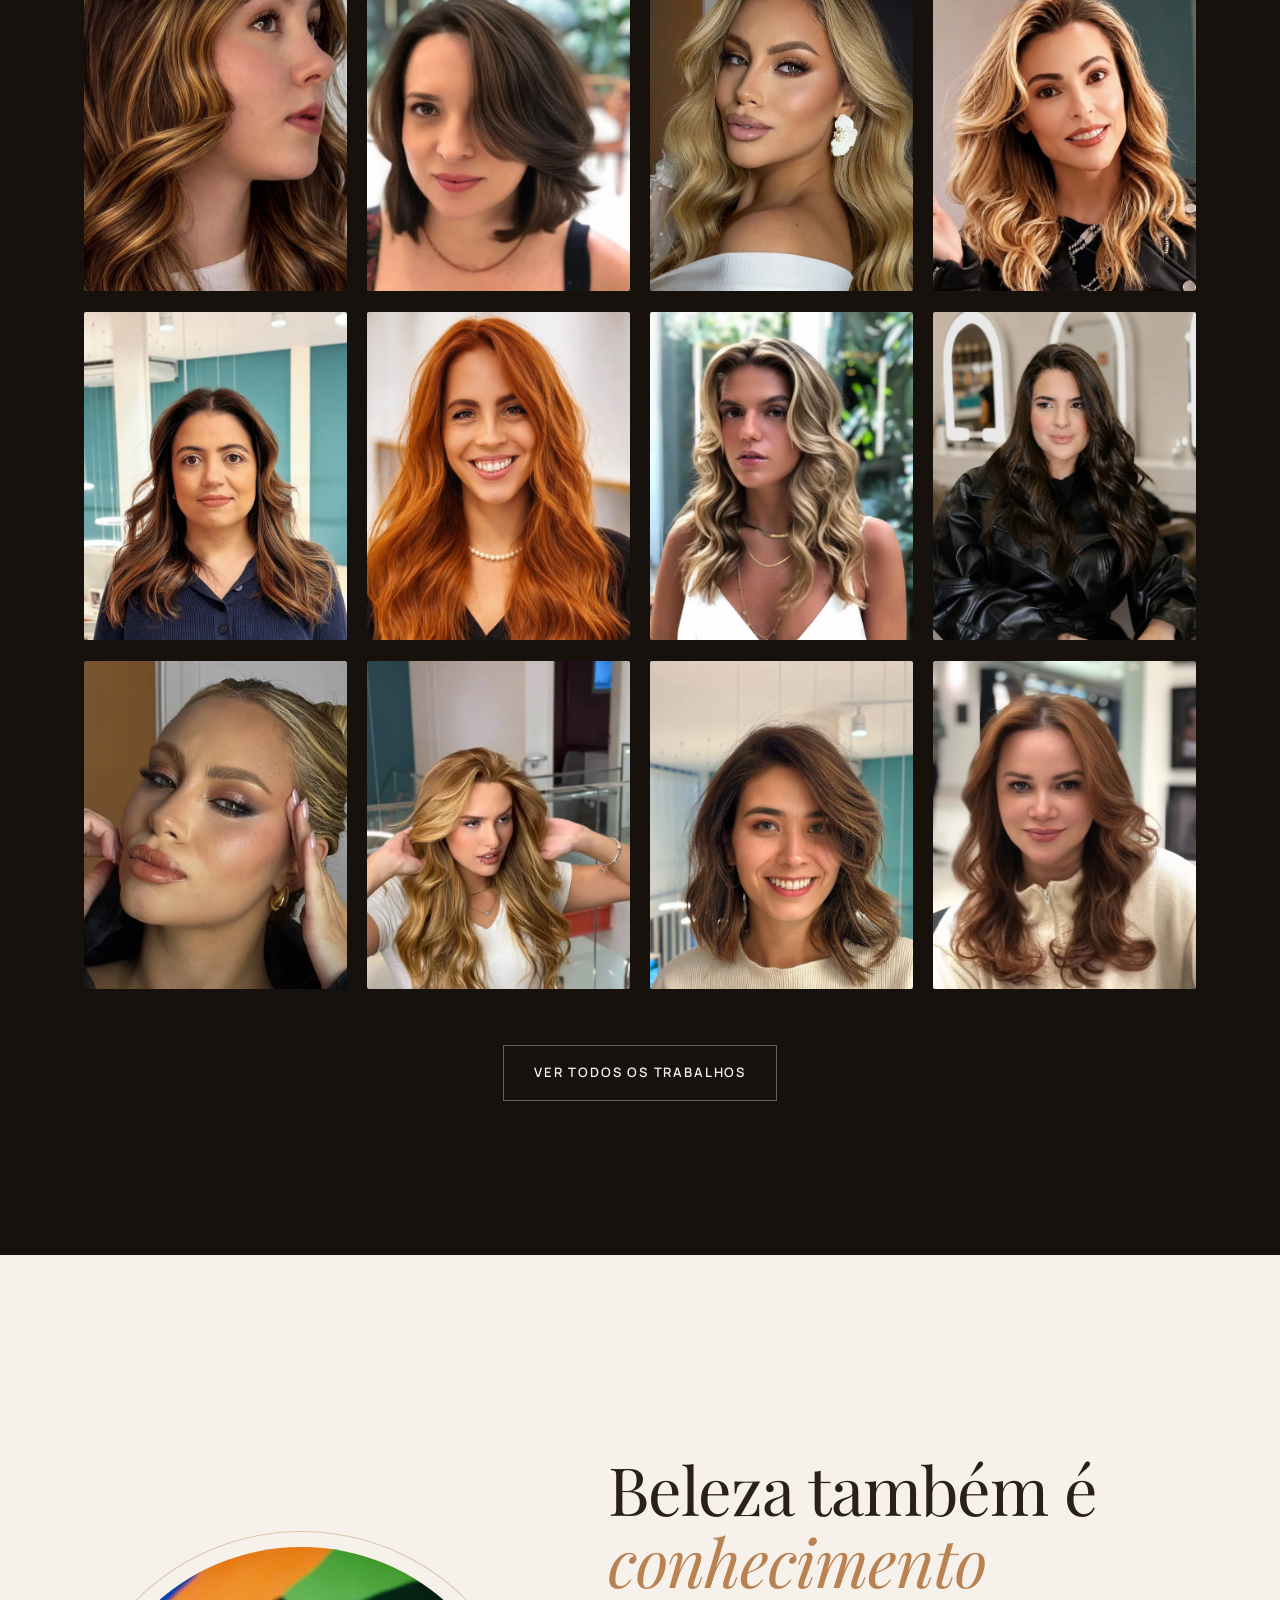
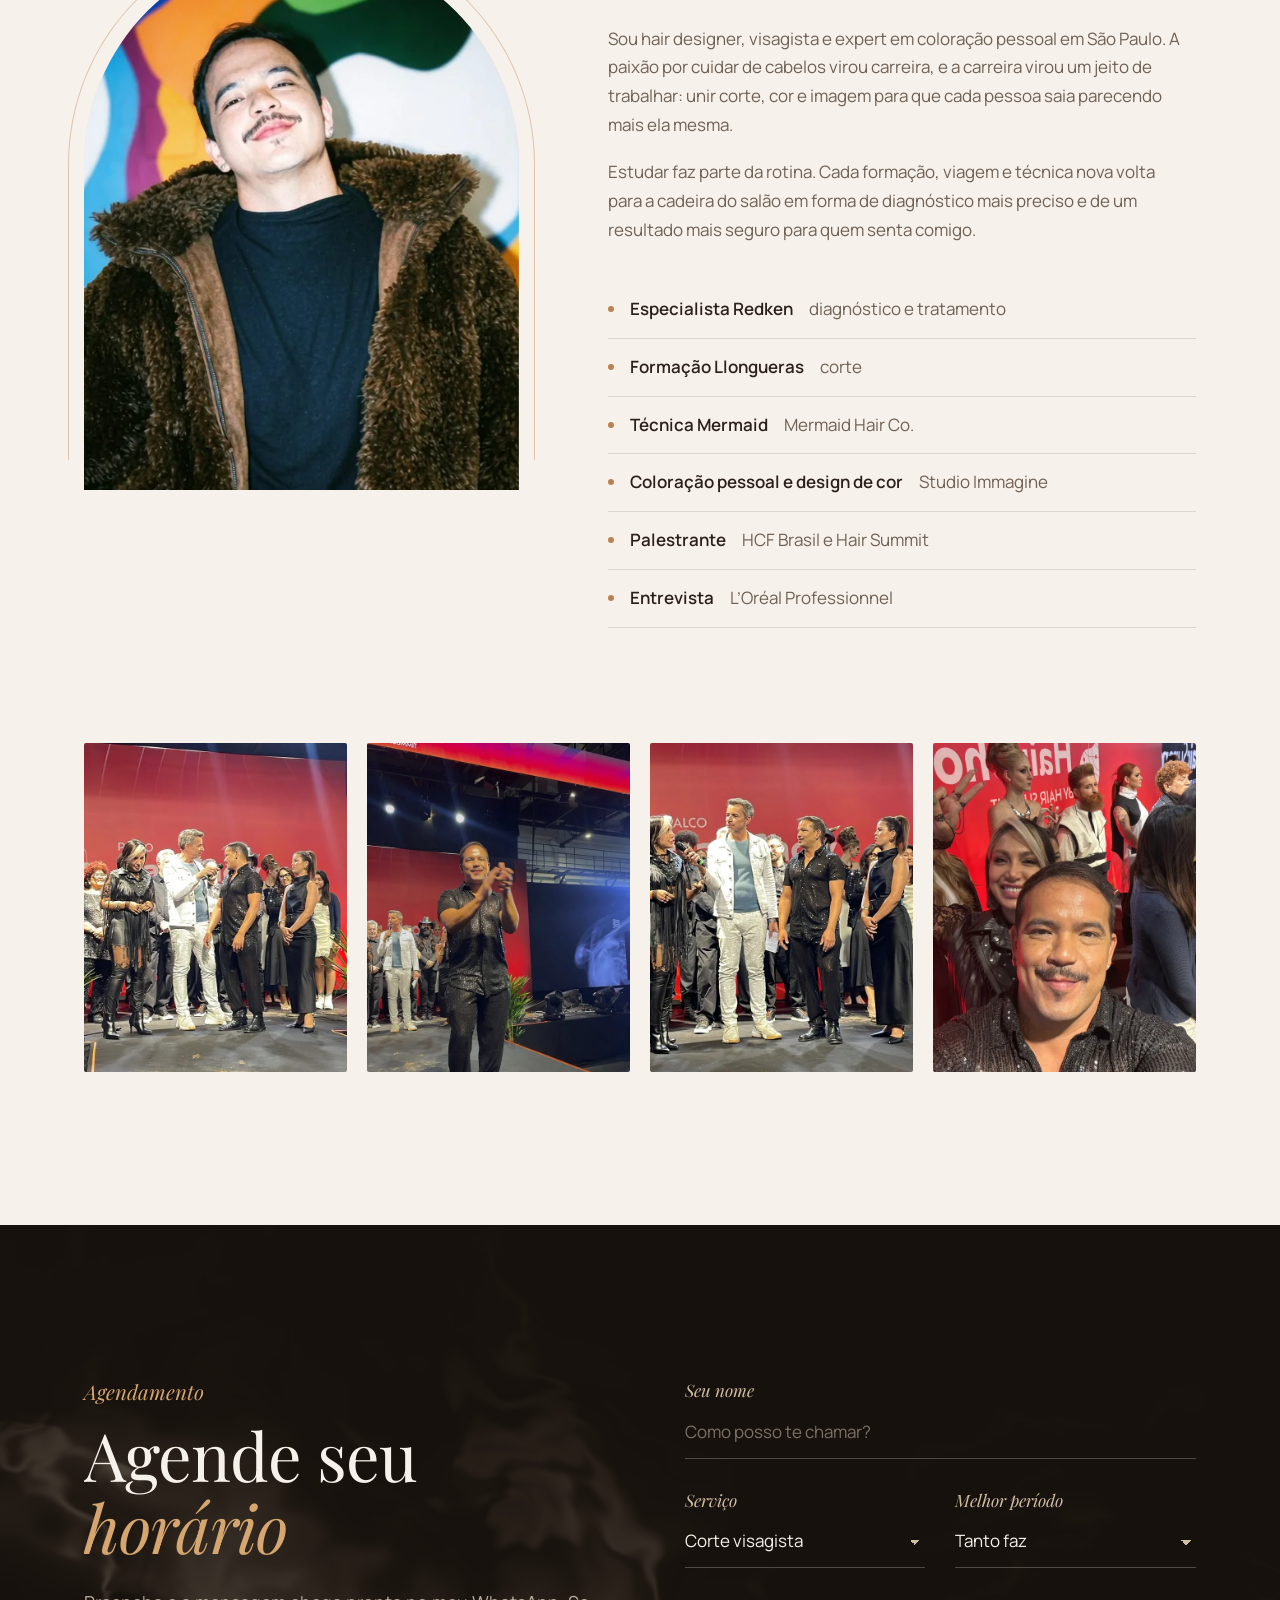
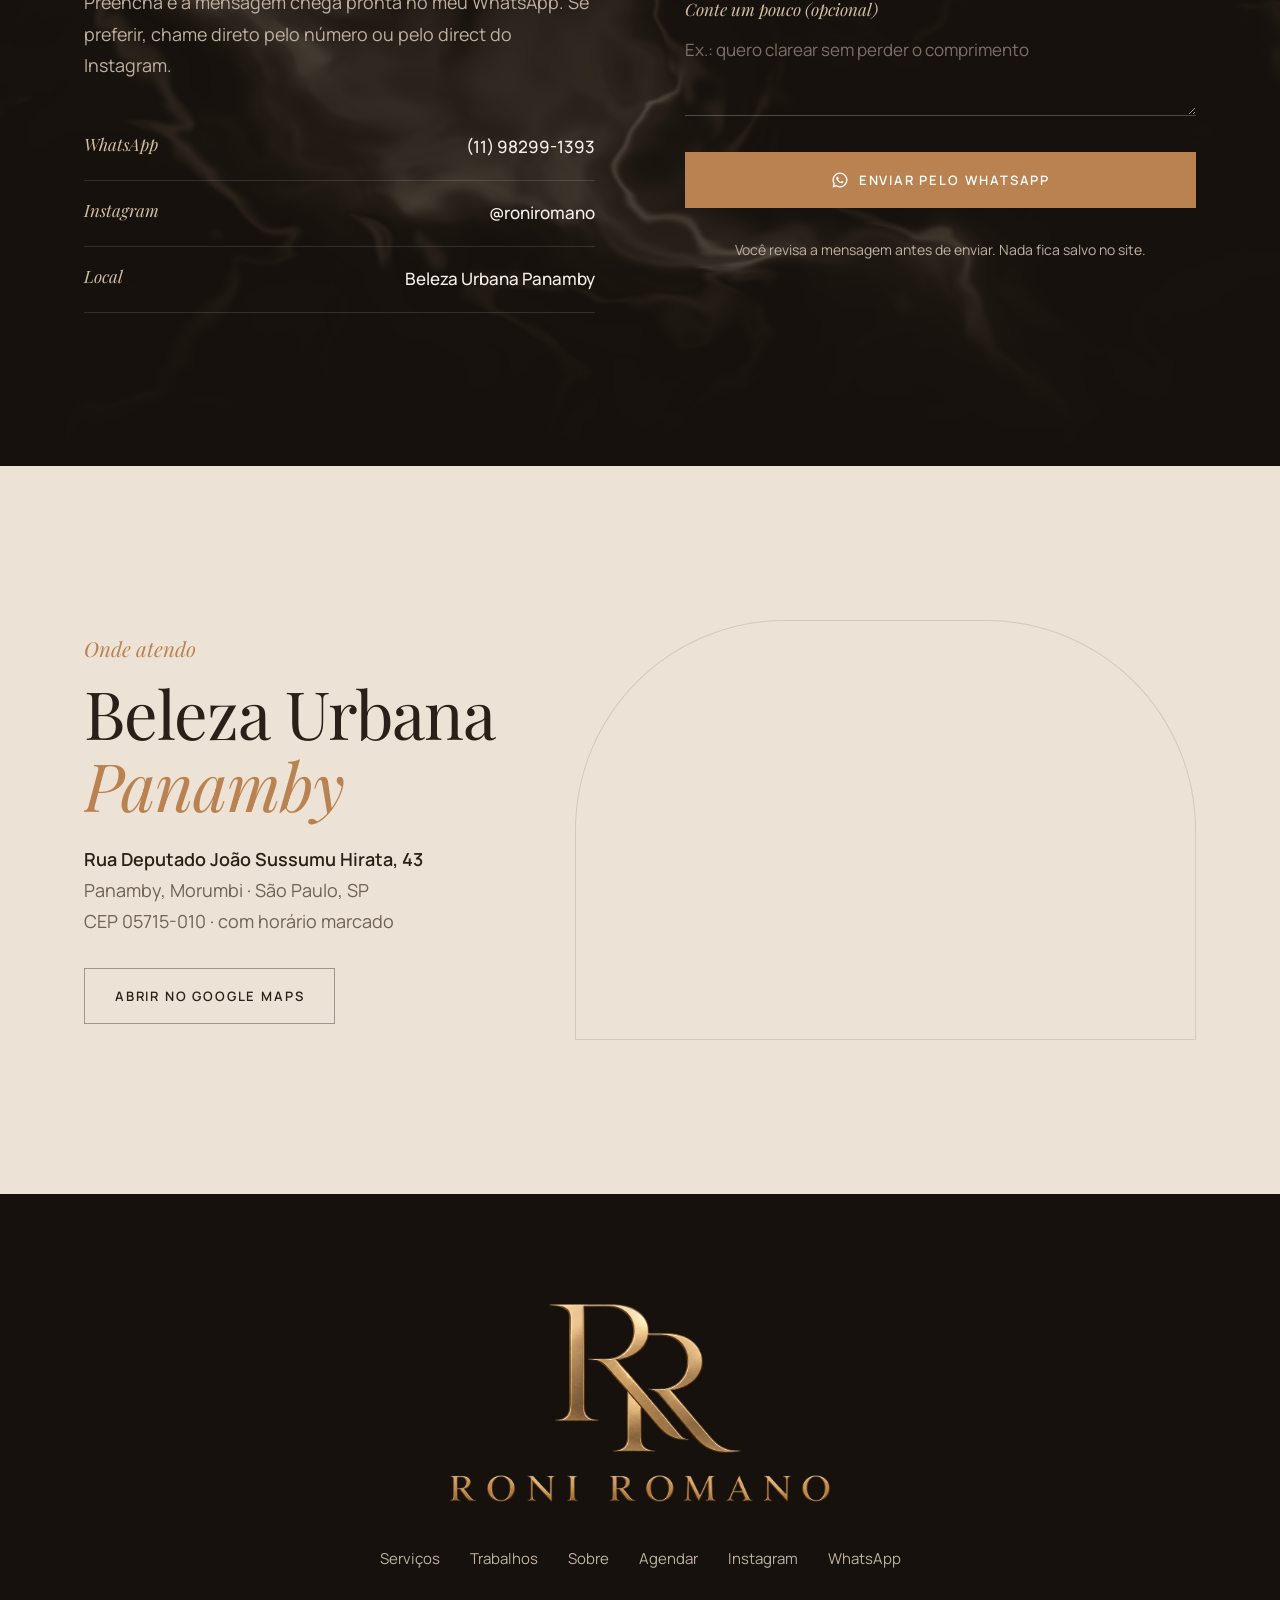
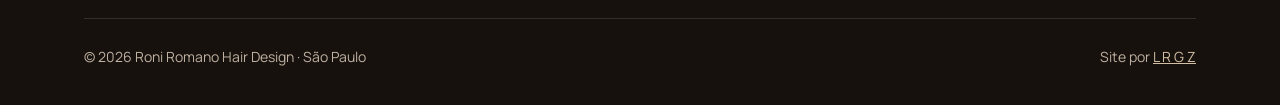
==== commit 2a4d6039: "Domínio próprio roniromanovisagismo.com.br no Cloudflare Pages Libera indexação, canonical e og nas " ====
--- a/index.html
+++ b/index.html
@@ -5,7 +5,6 @@
 <meta name="viewport" content="width=device-width,initial-scale=1,viewport-fit=cover">
 <title>Roni Romano · Hair Design e Visagismo | Morumbi, São Paulo</title>
 <meta name="description" content="Corte visagista, coloração, coloração pessoal, noivas e maquiagem com Roni Romano, Especialista Redken. Atendimento no Beleza Urbana Panamby, Morumbi, São Paulo.">
-<meta name="robots" content="noindex">
 <meta name="theme-color" content="#16110d">
 <link rel="icon" href="favicon.ico" sizes="any">
 <link rel="icon" href="favicon-32.png" sizes="32x32" type="image/png">
@@ -16,15 +15,16 @@
 <meta property="og:site_name" content="Roni Romano">
 <meta property="og:title" content="Roni Romano · Hair Design e Visagismo">
 <meta property="og:description" content="Corte, cor e imagem planejados a partir dos seus traços. Morumbi, São Paulo.">
-<meta property="og:url" content="https://azeugral.github.io/roni-romano/">
-<meta property="og:image" content="https://azeugral.github.io/roni-romano/og.jpg?v=4">
-<meta property="og:image:secure_url" content="https://azeugral.github.io/roni-romano/og.jpg?v=4">
+<link rel="canonical" href="https://roniromanovisagismo.com.br/">
+<meta property="og:url" content="https://roniromanovisagismo.com.br/">
+<meta property="og:image" content="https://roniromanovisagismo.com.br/og.jpg?v=4">
+<meta property="og:image:secure_url" content="https://roniromanovisagismo.com.br/og.jpg?v=4">
 <meta property="og:image:type" content="image/jpeg">
 <meta property="og:image:alt" content="Roni Romano, hair designer e visagista, em retrato com a logo dourada RR">
 <meta property="og:image:width" content="1200">
 <meta property="og:image:height" content="630">
 <meta name="twitter:card" content="summary_large_image">
-<meta name="twitter:image" content="https://azeugral.github.io/roni-romano/og.jpg?v=4">
+<meta name="twitter:image" content="https://roniromanovisagismo.com.br/og.jpg?v=4">
 <link rel="preconnect" href="https://fonts.googleapis.com">
 <link rel="preconnect" href="https://fonts.gstatic.com" crossorigin>
 <link href="https://fonts.googleapis.com/css2?family=Manrope:wght@400;500;600&family=Playfair+Display:ital,wght@0,400;0,500;1,400&display=swap" rel="stylesheet">
@@ -40,14 +40,14 @@
 <!--TOPO-->
 <header class="topo">
   <div class="caixa">
-    <a class="marca" href="./#inicio" aria-label="Roni Romano, início"><img class="marca__rr" src="assets/img/logo-rr.png" width="307" height="240" alt=""><img class="marca__nome" src="assets/img/logo-nome.png" width="1026" height="72" alt="Roni Romano"></a>
+    <a class="marca" href="/#inicio" aria-label="Roni Romano, início"><img class="marca__rr" src="assets/img/logo-rr.png" width="307" height="240" alt=""><img class="marca__nome" src="assets/img/logo-nome.png" width="1026" height="72" alt="Roni Romano"></a>
     <button class="abre-menu" type="button" aria-label="Abrir menu" aria-expanded="false" aria-controls="menu"><span></span><span></span></button>
     <nav class="menu" id="menu" aria-label="Principal">
-      <a href="./#servicos">Serviços</a>
-      <a href="trabalhos.html">Trabalhos</a>
-      <a href="./#sobre">Sobre</a>
-      <a href="./#onde">Onde atendo</a>
-      <a class="btn" href="./#agendar">Agendar</a>
+      <a href="/#servicos">Serviços</a>
+      <a href="/trabalhos">Trabalhos</a>
+      <a href="/#sobre">Sobre</a>
+      <a href="/#onde">Onde atendo</a>
+      <a class="btn" href="/#agendar">Agendar</a>
     </nav>
   </div>
 </header>
@@ -177,7 +177,7 @@
       <figure class="obra revela" data-cat="cor" style="--d:3"><button type="button" data-grande="assets/img/p12-1080.webp" data-leg="Coloração" data-tipo="Coloração" data-alt="Resultado de coloração feito por Roni Romano" aria-label="Ampliar foto: Coloração"><img src="assets/img/p12-640.webp" width="640" height="800" alt="Resultado de coloração feito por Roni Romano" loading="lazy" decoding="async"></button></figure>
 <!--/GRADE-HOME-->
     </div>
-    <div class="trabalhos__mais"><a class="btn btn--linha" href="trabalhos.html">Ver todos os trabalhos</a></div>
+    <div class="trabalhos__mais"><a class="btn btn--linha" href="/trabalhos">Ver todos os trabalhos</a></div>
   </div>
 </section>
 
@@ -275,10 +275,10 @@
   <div class="caixa">
     <img class="rodape__logo" src="assets/img/logo.png" width="1000" height="523" alt="Roni Romano" loading="lazy">
     <nav aria-label="Rodapé">
-      <a href="./#servicos">Serviços</a>
-      <a href="trabalhos.html">Trabalhos</a>
-      <a href="./#sobre">Sobre</a>
-      <a href="./#agendar">Agendar</a>
+      <a href="/#servicos">Serviços</a>
+      <a href="/trabalhos">Trabalhos</a>
+      <a href="/#sobre">Sobre</a>
+      <a href="/#agendar">Agendar</a>
       <a href="https://www.instagram.com/roniromano/" target="_blank" rel="noopener">Instagram</a>
       <a href="https://wa.me/5511982991393" target="_blank" rel="noopener">WhatsApp</a>
     </nav>
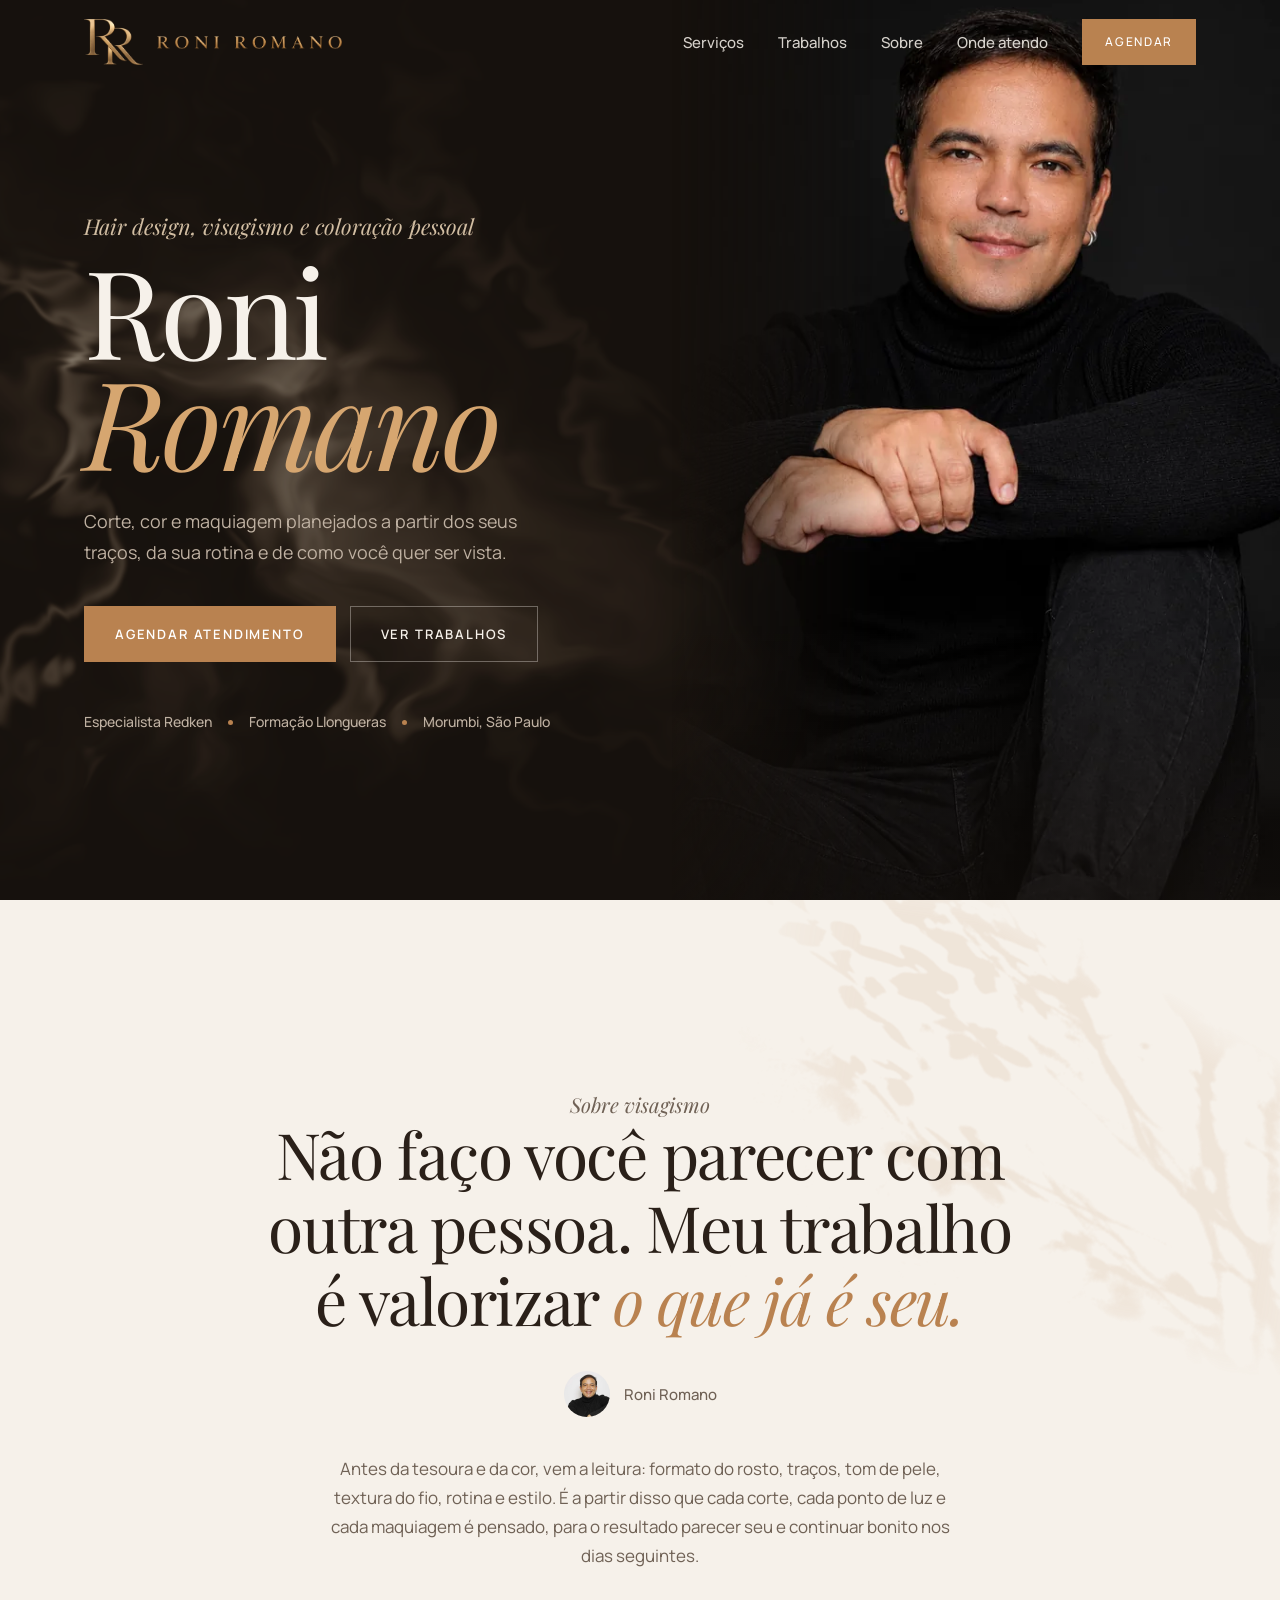
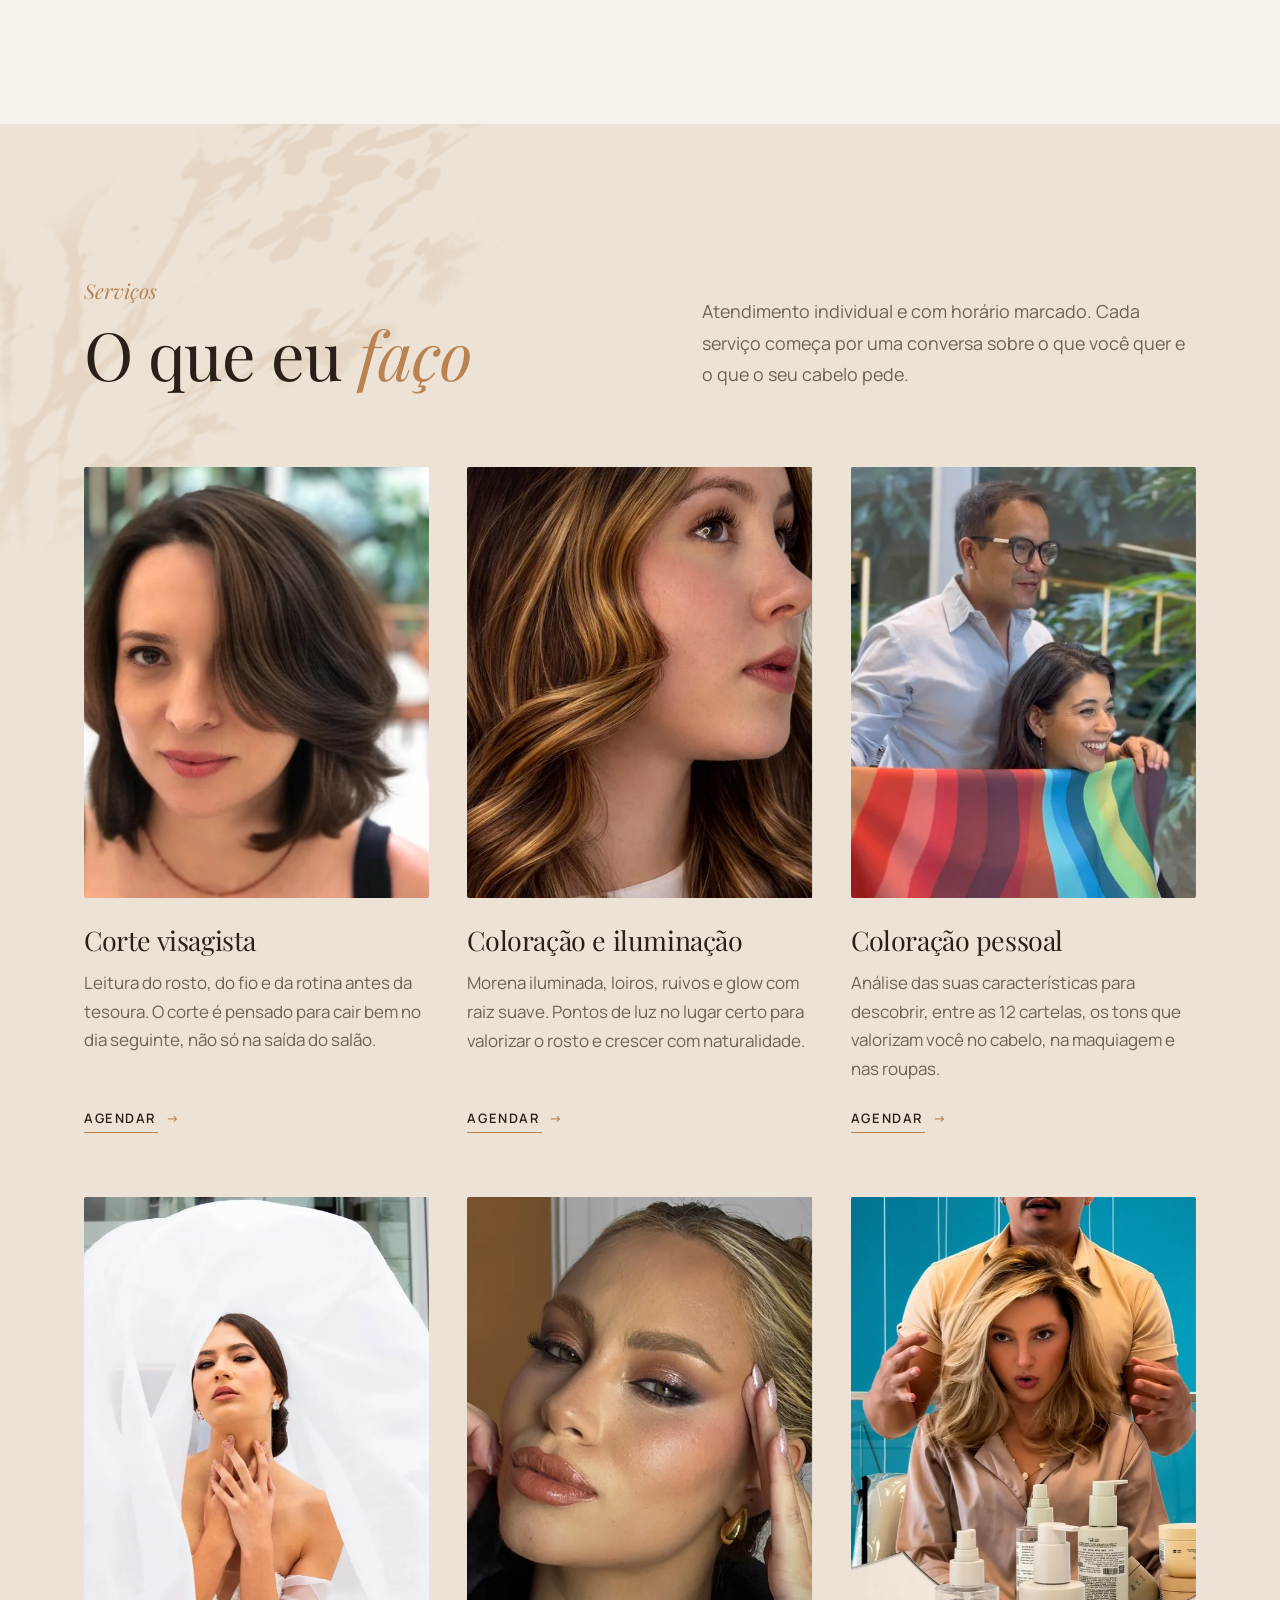
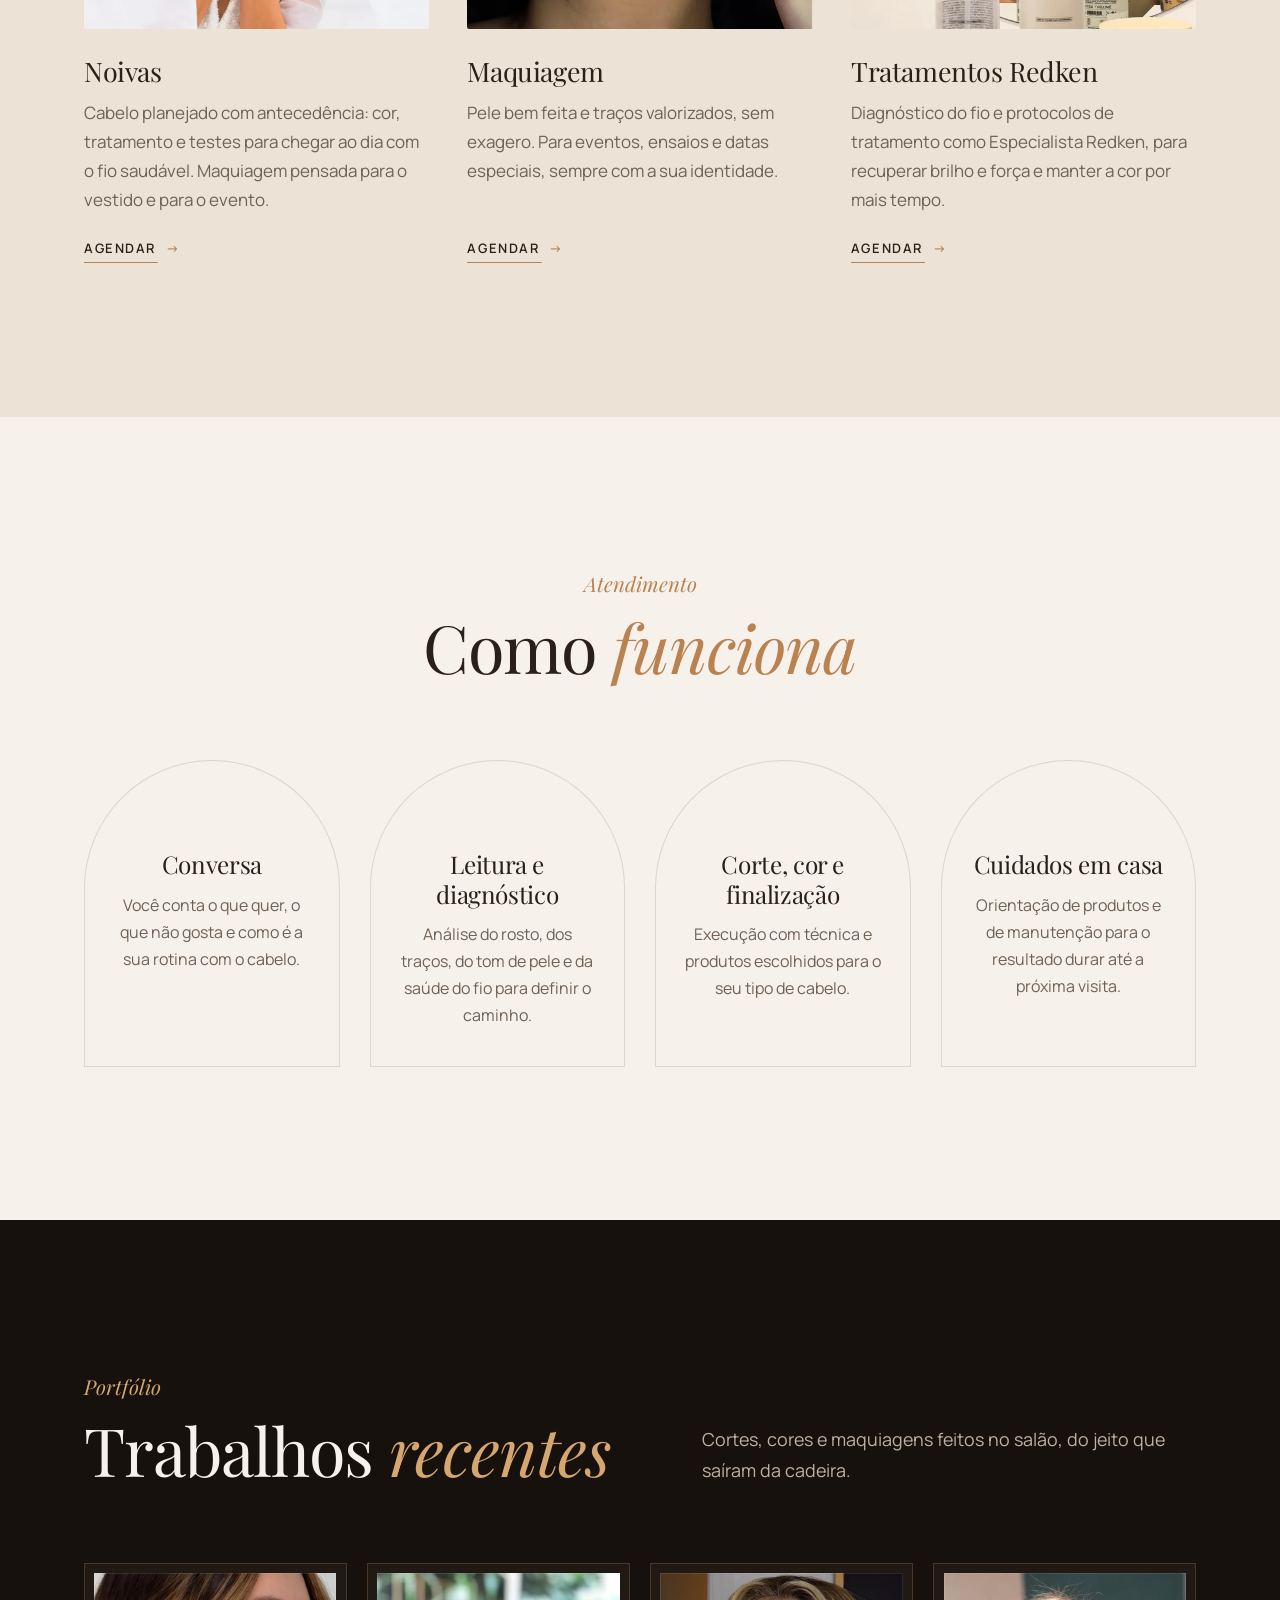
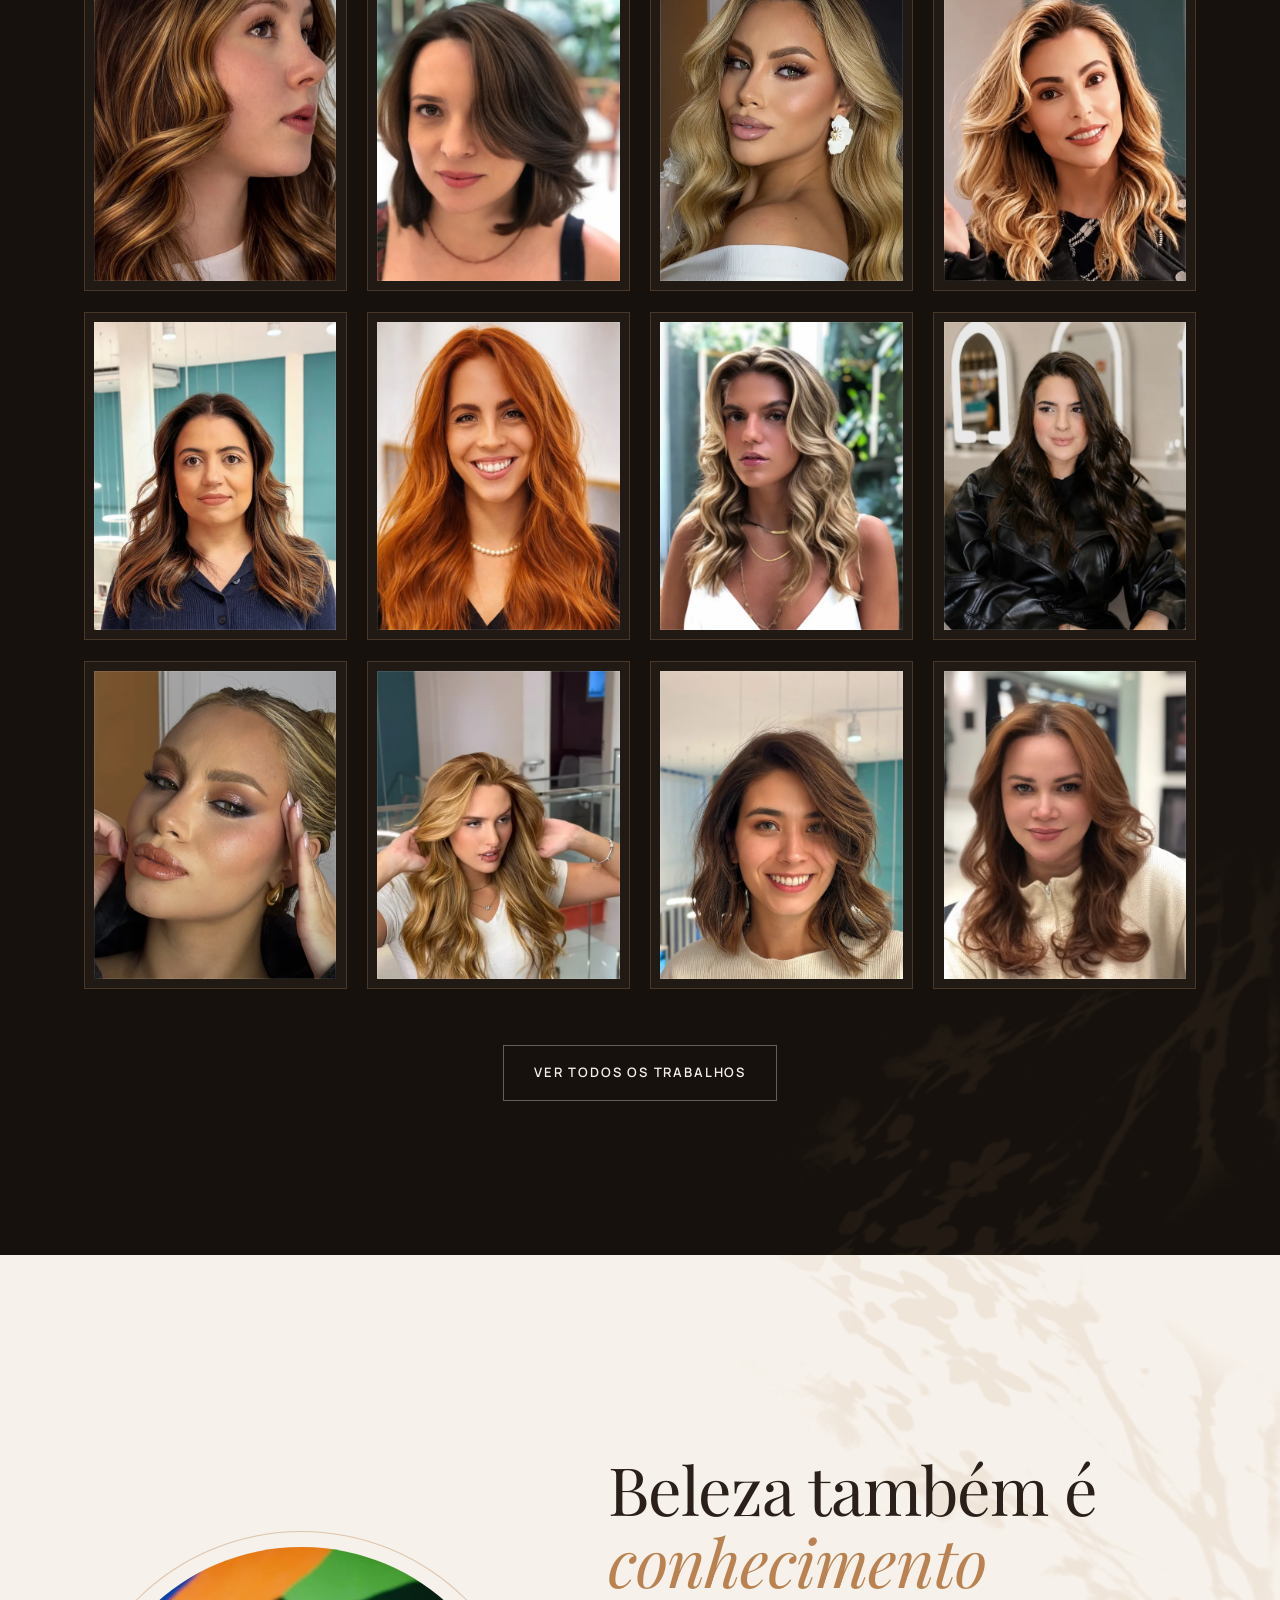
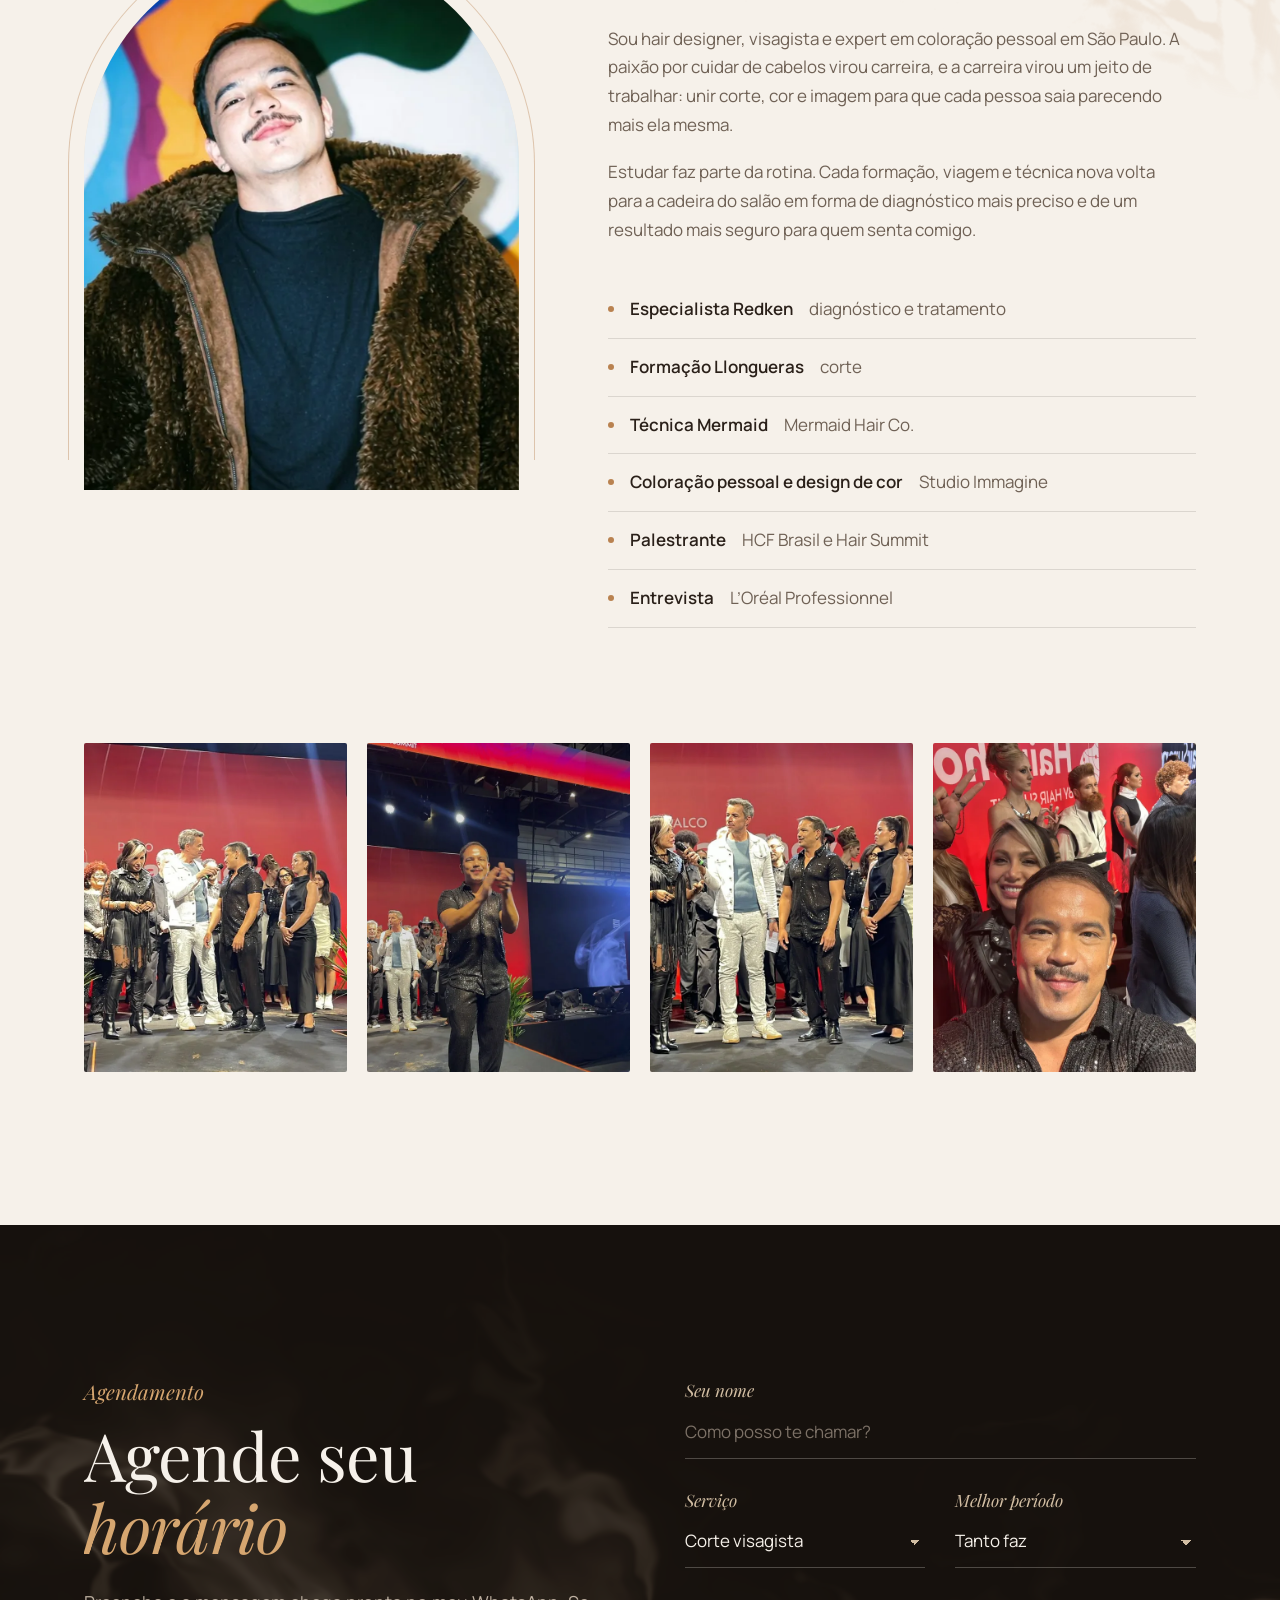
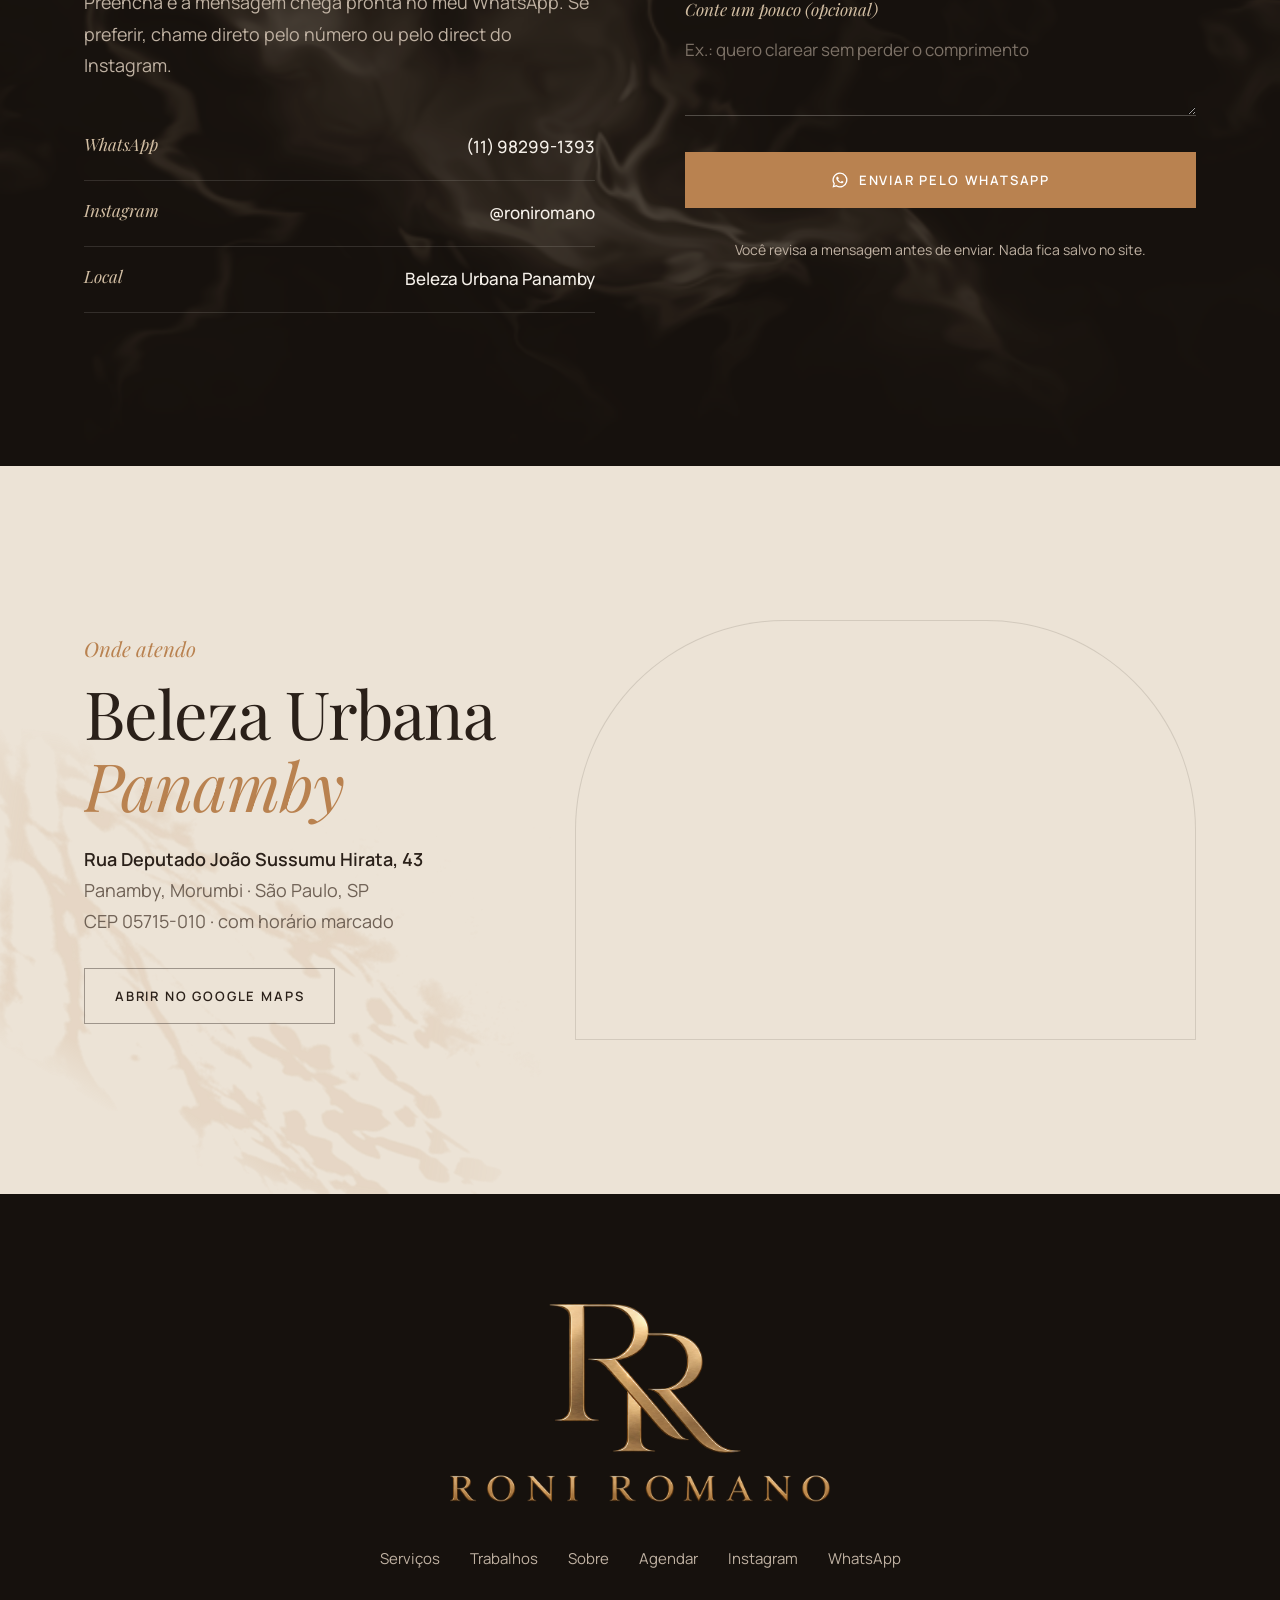
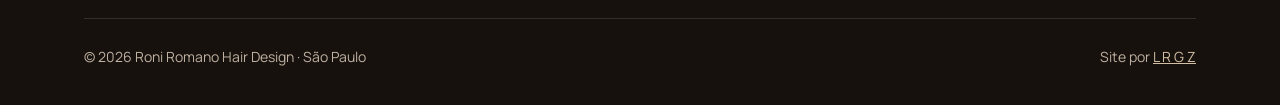
==== commit 2ec9bfc2: "Folhas apagadas ao fundo (linha do Terracota) e molduras minimalistas no portfólio Co-Authored-By: C" ====
--- a/index.html
+++ b/index.html
@@ -29,7 +29,8 @@
 <link rel="preconnect" href="https://fonts.gstatic.com" crossorigin>
 <link href="https://fonts.googleapis.com/css2?family=Manrope:wght@400;500;600&family=Playfair+Display:ital,wght@0,400;0,500;1,400&display=swap" rel="stylesheet">
 <link rel="preload" as="image" href="assets/img/roni-hero-1080.webp" imagesrcset="assets/img/roni-hero-640.webp 640w, assets/img/roni-hero-1080.webp 942w" imagesizes="(max-width:900px) 100vw, 50vw">
-<link rel="stylesheet" href="assets/style.css?v=20261027">
+<link rel="preload" as="image" href="assets/img/ramo.webp">
+<link rel="stylesheet" href="assets/style.css?v=20261118">
 <script>document.documentElement.classList.add("js")</script>
 <script type="application/ld+json">
 {"@context":"https://schema.org","@type":"HairSalon","name":"Roni Romano Hair Design","description":"Hair design, visagismo, coloração, coloração pessoal, noivas e maquiagem.","telephone":"+55 11 98299-1393","address":{"@type":"PostalAddress","streetAddress":"Rua Deputado João Sussumu Hirata, 43","addressLocality":"São Paulo","addressRegion":"SP","postalCode":"05715-010","addressCountry":"BR"},"sameAs":["https://www.instagram.com/roniromano/"]}
@@ -76,7 +77,8 @@
   </figure>
 </section>
 
-<section class="secao manifesto">
+<section class="secao manifesto com-ramo">
+  <span class="ramo ramo-d" aria-hidden="true"></span>
   <div class="caixa">
     <p class="chapeu revela">Sobre visagismo</p>
     <blockquote class="revela" style="--d:1">Não faço você parecer com outra pessoa. Meu trabalho é valorizar <em>o que já é seu.</em></blockquote>
@@ -85,7 +87,8 @@
   </div>
 </section>
 
-<section class="secao linho" id="servicos">
+<section class="secao linho com-ramo" id="servicos">
+  <span class="ramo ramo-e" aria-hidden="true"></span>
   <div class="caixa">
     <div class="cabeca">
       <div>
@@ -152,7 +155,8 @@
   </div>
 </section>
 
-<section class="secao escuro" id="trabalhos">
+<section class="secao escuro com-ramo" id="trabalhos">
+  <span class="ramo ramo-db" aria-hidden="true"></span>
   <div class="caixa">
     <div class="cabeca">
       <div>
@@ -181,7 +185,8 @@
   </div>
 </section>
 
-<section class="secao" id="sobre">
+<section class="secao com-ramo" id="sobre">
+  <span class="ramo ramo-d" aria-hidden="true"></span>
   <div class="caixa">
     <div class="sobre">
       <div class="sobre__foto revela"><figure><img data-paralaxe src="assets/img/roni-sobre-640.webp" srcset="assets/img/roni-sobre-640.webp 640w, assets/img/roni-sobre-1080.webp 1080w" sizes="(max-width:900px) 86vw, 440px" width="640" height="800" alt="Roni Romano de casaco de pelúcia marrom diante de um painel colorido" loading="lazy"></figure></div>
@@ -255,7 +260,8 @@
   </div>
 </section>
 
-<section class="secao linho" id="onde">
+<section class="secao linho com-ramo" id="onde">
+  <span class="ramo ramo-eb" aria-hidden="true"></span>
   <div class="caixa endereco">
     <div>
       <p class="chapeu revela">Onde atendo</p>
@@ -293,7 +299,7 @@
   <button class="prox" type="button" aria-label="Próxima foto"><svg viewBox="0 0 24 24" fill="none" stroke="currentColor" stroke-width="1.5"><path d="M9 5l7 7-7 7"/></svg></button>
 </div>
 <!--/RODAPE-->
-<script src="assets/fumaca.js?v=20261027" defer></script>
-<script src="assets/site.js?v=20261027" defer></script>
+<script src="assets/fumaca.js?v=20261118" defer></script>
+<script src="assets/site.js?v=20261118" defer></script>
 </body>
 </html>
--- a/assets/style.css
+++ b/assets/style.css
@@ -158,11 +158,18 @@
 .filtros button[aria-pressed=true]::after{transform:scaleX(1)}
 .grade{display:grid;grid-template-columns:repeat(4,minmax(0,1fr));gap:clamp(12px,1.6vw,22px)}
 .obra{margin:0}
-.obra button{display:block;width:100%;padding:0;border:0;background:var(--cafe-3);cursor:zoom-in;aspect-ratio:4/5;overflow:hidden;position:relative;border-radius:2px}
-.obra img{width:100%;height:100%;object-fit:cover;transition:transform 1.3s var(--ease),filter .8s var(--ease);-webkit-user-drag:none;-webkit-touch-callout:none;user-select:none}
-.obra button::after{content:attr(data-tipo);position:absolute;left:0;right:0;bottom:0;padding:40px 18px 16px;text-align:left;font:italic 400 18px/1.2 var(--serif);color:var(--creme);
-  background:linear-gradient(0deg,rgba(22,17,13,.75),rgba(22,17,13,0));opacity:0;transform:translateY(8px);transition:opacity .5s var(--ease),transform .6s var(--ease)}
-.obra button:hover img{transform:scale(1.05)}
+.obra button{display:grid;width:100%;padding:var(--pp);border:0;background:var(--cafe-2);cursor:zoom-in;aspect-ratio:4/5;overflow:hidden;position:relative;border-radius:0;
+  box-shadow:inset 0 0 0 1px rgba(214,166,112,.22);transition:box-shadow .5s var(--ease),padding .6s var(--ease),background-color .5s var(--ease)}
+.grade{--pp:clamp(7px,.8vw,12px)}
+/* moldura: filete externo + passe-partout café + filete fino colado na foto */
+.obra button::before{content:"";position:absolute;inset:calc(var(--pp) - 4px);border:1px solid rgba(214,166,112,0);pointer-events:none;z-index:2;transition:border-color .5s var(--ease),inset .6s var(--ease)}
+.obra img{width:100%;height:100%;min-height:0;object-fit:cover;outline:1px solid rgba(246,241,234,.1);outline-offset:-1px;transition:filter .8s var(--ease);-webkit-user-drag:none;-webkit-touch-callout:none;user-select:none}
+.obra button::after{content:attr(data-tipo);position:absolute;left:var(--pp);right:var(--pp);bottom:var(--pp);padding:40px 16px 14px;text-align:left;font:italic 400 18px/1.2 var(--serif);color:var(--creme);z-index:1;
+  background:linear-gradient(0deg,rgba(22,17,13,.75),rgba(22,17,13,0));opacity:0;transform:translateY(8px);transition:opacity .5s var(--ease),transform .6s var(--ease),left .6s var(--ease),right .6s var(--ease),bottom .6s var(--ease)}
+.obra button:hover,.obra button:focus-visible{box-shadow:inset 0 0 0 1px rgba(214,166,112,.6);outline:0}
+.obra button:hover::before,.obra button:focus-visible::before{border-color:rgba(214,166,112,.45)}
+.obra button:hover img{filter:brightness(1.06)}
+.obra button:active{padding:calc(var(--pp) + 3px)}
 .obra button:hover::after,.obra button:focus-visible::after{opacity:1;transform:none}
 .obra.some{display:none}
 .trabalhos__mais{margin-top:56px;display:flex;justify-content:center}
@@ -261,7 +268,7 @@
 @media (hover:none){
   .servico:hover img{scale:1}
   .etapas li:hover{transform:none;box-shadow:none}
-  .obra button:hover img{transform:none}
+  .obra button:hover img{filter:none}
   .link-seta:hover span{transform:none}
 }
 @media (prefers-reduced-motion:reduce){
@@ -330,7 +337,8 @@
   .hero__selos{flex-direction:column;gap:6px;font-size:13.5px}
   .hero__selos li+li::before{display:none}
   .grade{grid-template-columns:repeat(2,minmax(0,1fr))}
-  .obra button::after{opacity:1;transform:none;font-size:15px;padding:30px 12px 10px}
+  .grade{--pp:6px}
+  .obra button::after{opacity:1;transform:none;font-size:15px;padding:30px 10px 9px}
   .servicos{grid-template-columns:1fr;gap:64px}
   .etapas{grid-template-columns:1fr}
   .duas{grid-template-columns:1fr}
@@ -344,3 +352,20 @@
   .hero{min-height:auto}
   .hero__texto{padding-top:calc(var(--topo) + 30px)}
 }
+
+/* ramo: sombra de folhas apagada no fundo, na mesma linha do Terracota */
+.com-ramo{position:relative;overflow:hidden;isolation:isolate}
+.com-ramo>.caixa{position:relative;z-index:1}
+.ramo{position:absolute;z-index:0;display:block;width:min(60vw,700px);aspect-ratio:1400/956;background:var(--caramelo);opacity:.11;pointer-events:none;
+  -webkit-mask:url(img/ramo.webp) center/contain no-repeat;mask:url(img/ramo.webp) center/contain no-repeat}
+.linho .ramo{opacity:.13}
+.escuro .ramo{background:var(--caramelo-2);opacity:.06}
+.ramo-d{right:-7%;top:-4%;transform:scaleX(-1) rotate(-8deg)}
+.ramo-e{left:-7%;top:-4%;transform:rotate(-8deg)}
+.ramo-db{right:-7%;bottom:-6%;transform:scale(-1,-1) rotate(-8deg)}
+.ramo-eb{left:-7%;bottom:-6%;transform:scaleY(-1) rotate(-8deg)}
+@media (max-width:900px){
+  .ramo{width:112vw;opacity:.09}
+  .escuro .ramo{opacity:.05}
+  .ramo-d,.ramo-db{right:-36%}.ramo-e,.ramo-eb{left:-36%}
+}
